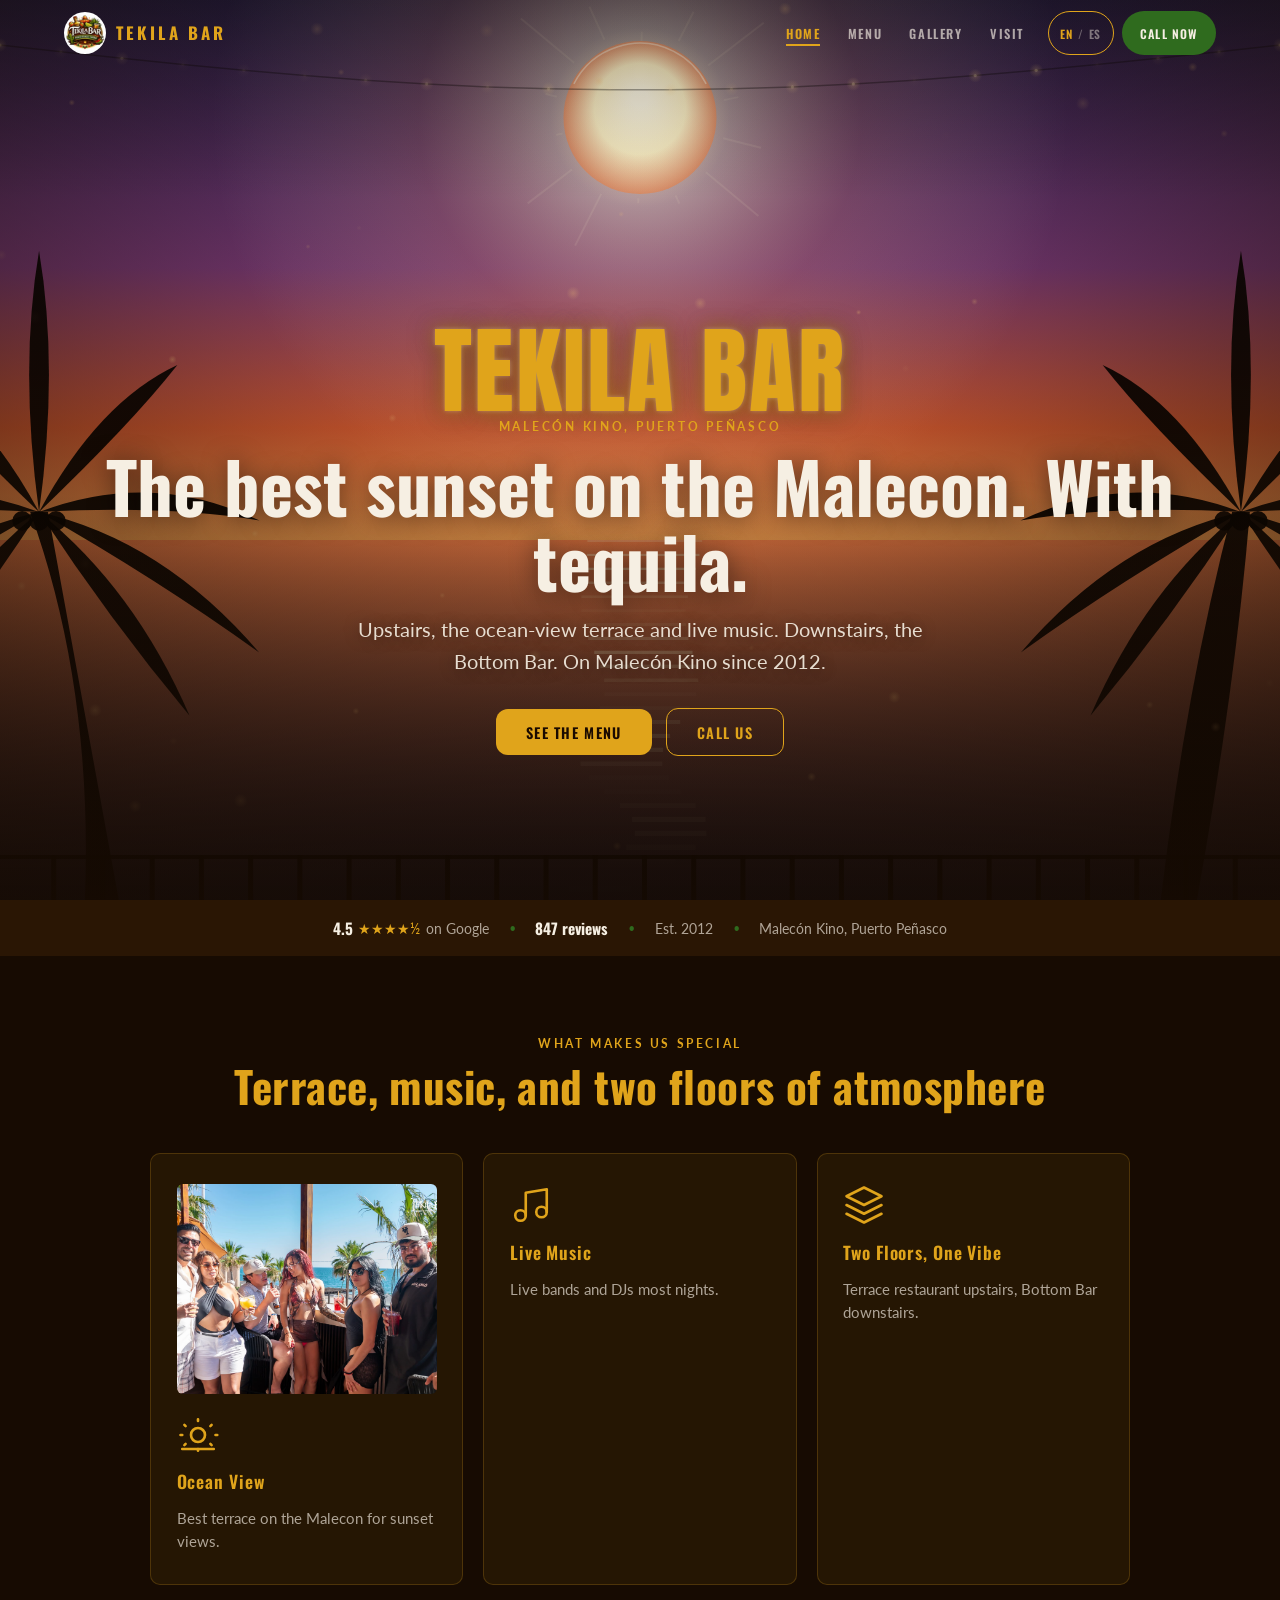
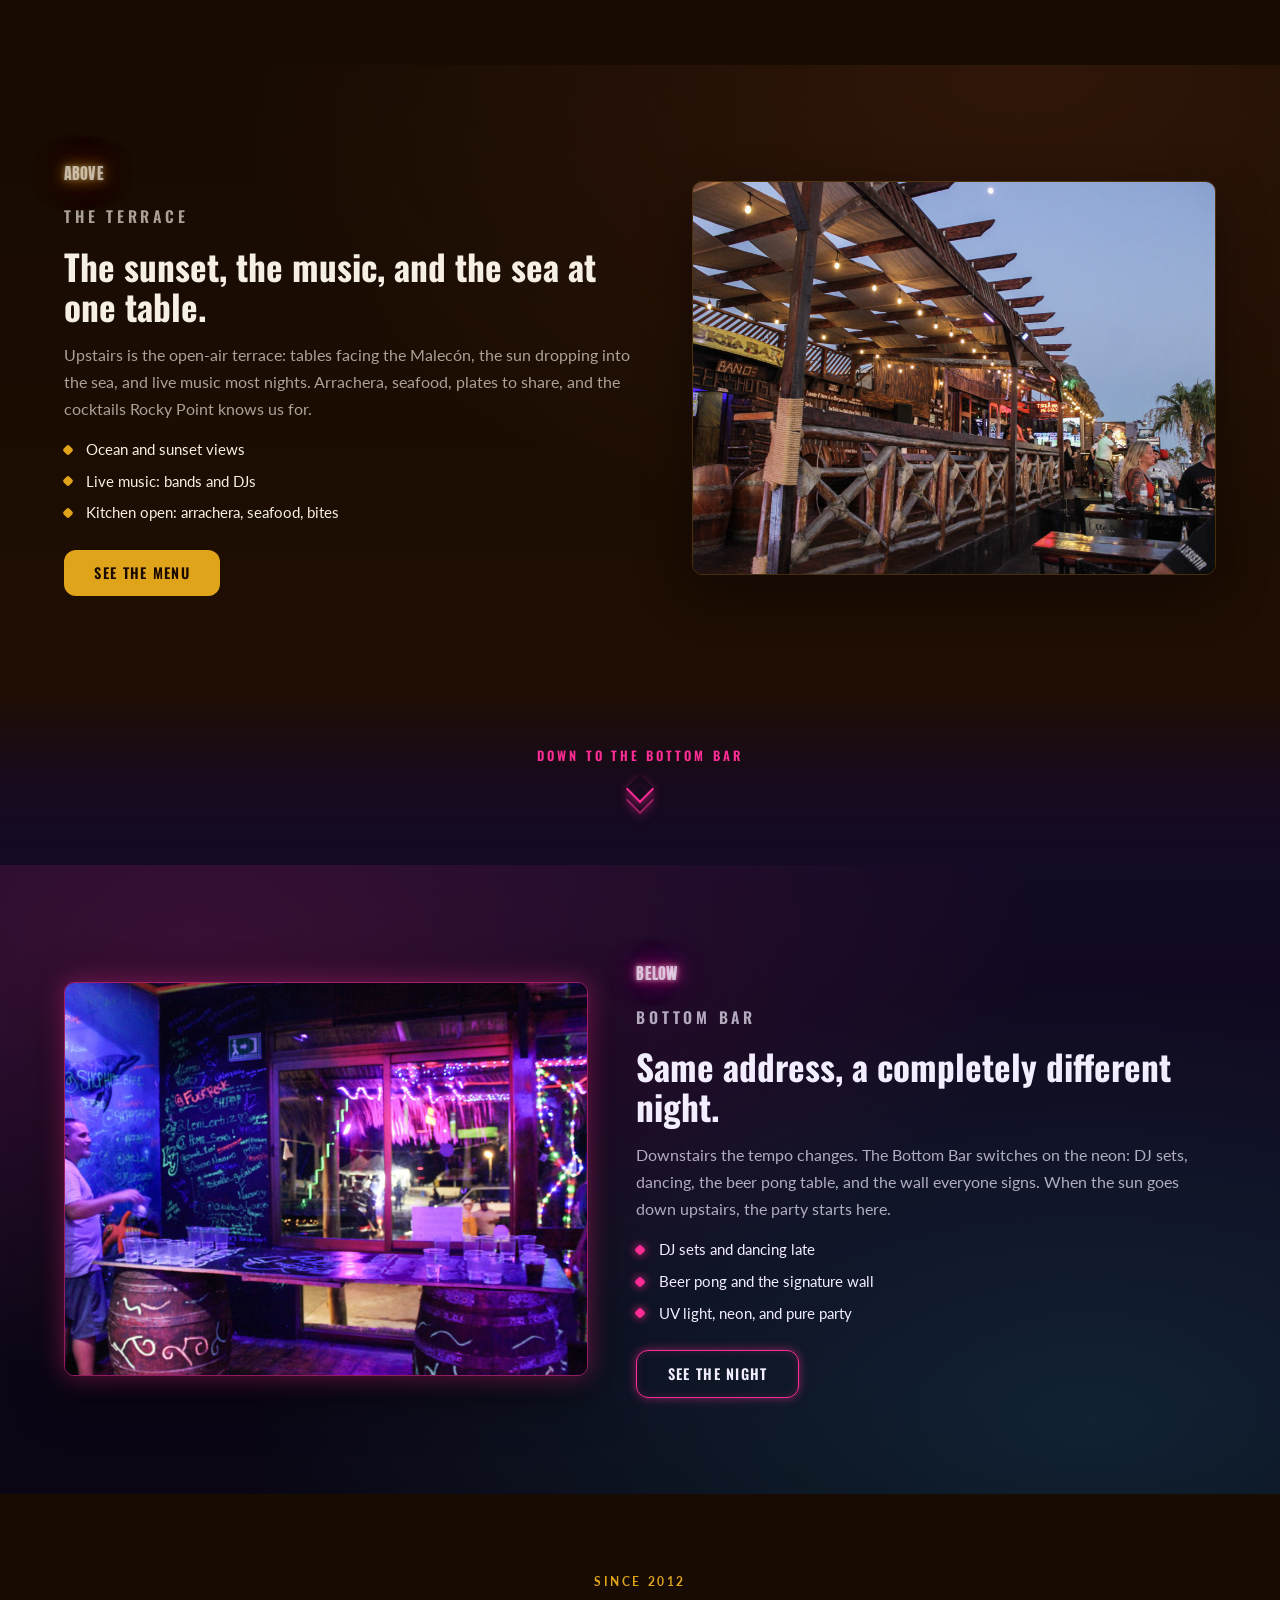
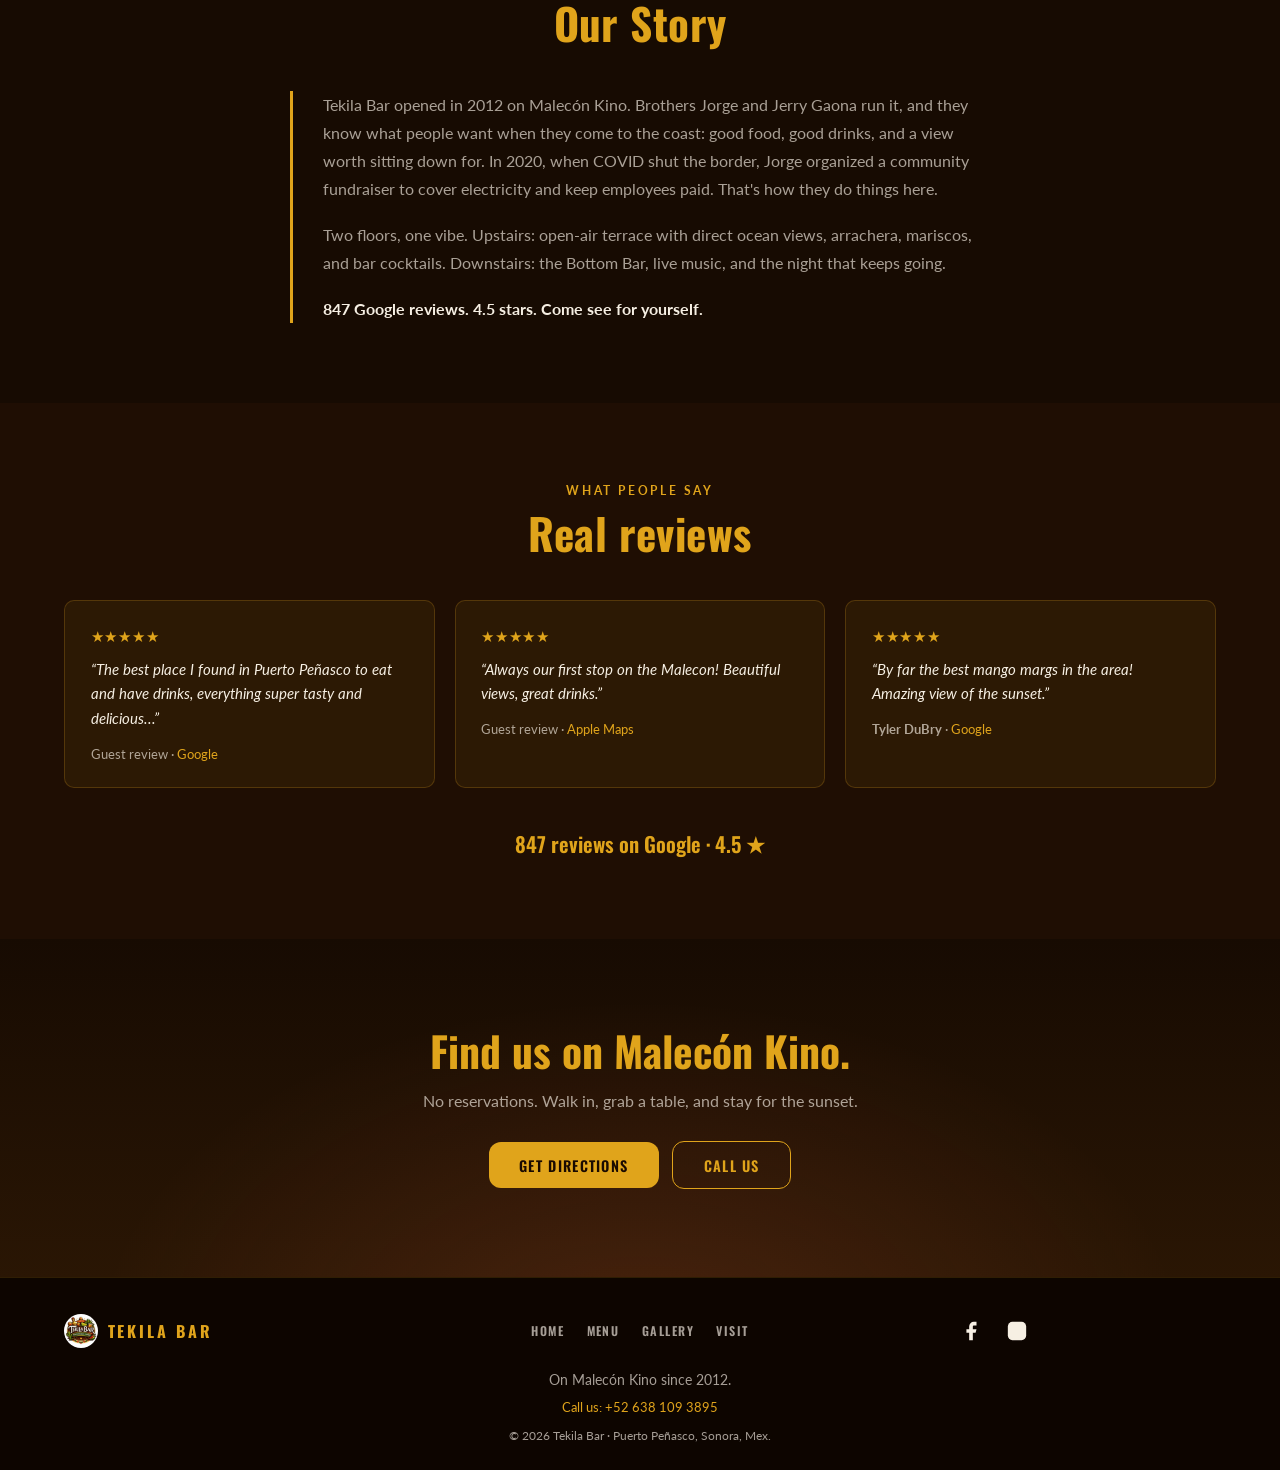
==== index.html @ a7506876 "Replace highlight photo with 4-image CSS crossfade slideshow Swaps every 4s with a smooth fade trans" ====
<!DOCTYPE html>
<html lang="es" translate="no">
<head>
  <meta charset="UTF-8" />
  <meta name="viewport" content="width=device-width, initial-scale=1.0" />
  <meta name="google" content="notranslate" />

  <!-- Primary SEO -->
  <title>Tekila Bar | Malecón Kino, Puerto Peñasco, Sonora</title>
  <meta name="description" content="Terraza con vista al mar, música en vivo y cócteles en el Malecón Kino desde 2012. Arriba la terraza al atardecer, abajo el Bottom Bar. 847 reseñas, 4.5 estrellas en Google. Puerto Peñasco, Sonora." />

  <!-- Open Graph -->
  <meta property="og:type" content="website" />
  <meta property="og:url" content="https://neonframewebdev.github.io/tekila-bar-rocky-point/" />
  <meta property="og:title" content="Tekila Bar | Malecón Kino, Puerto Peñasco" />
  <meta property="og:description" content="Arriba la terraza al atardecer, abajo el Bottom Bar. Terraza con vista al mar, música en vivo y cócteles en el Malecón Kino desde 2012." />
  <meta property="og:image" content="https://neonframewebdev.github.io/tekila-bar-rocky-point/assets/exterior_1.jpg" />
  <meta property="og:locale" content="es_MX" />
  <meta property="og:locale:alternate" content="en_US" />

  <!-- Twitter Card -->
  <meta name="twitter:card" content="summary_large_image" />
  <meta name="twitter:title" content="Tekila Bar | Puerto Peñasco" />
  <meta name="twitter:description" content="Arriba la terraza al atardecer, abajo el Bottom Bar. Malecón Kino, Rocky Point, Sonora." />
  <meta name="twitter:image" content="https://neonframewebdev.github.io/tekila-bar-rocky-point/assets/exterior_1.jpg" />

  <link rel="icon" type="image/jpeg" href="assets/logo.jpg" />

  <!-- Fonts -->
  <link rel="preconnect" href="https://fonts.googleapis.com" />
  <link rel="preconnect" href="https://fonts.gstatic.com" crossorigin />
  <link href="https://fonts.googleapis.com/css2?family=Anton&family=Oswald:wght@400;500;600;700&family=Lato:wght@400;700&display=swap" rel="stylesheet" />

  <link rel="stylesheet" href="css/style.css" />
</head>
<body data-lang="es">

  <!-- ── Loader ─────────────────────────────────────────────── -->
  <div id="loader" role="status" aria-label="Cargando / Loading">
    <img class="loader-logo" src="assets/logo.jpg" alt="Tekila Bar logo" width="110" height="110" />
    <div class="loader-bar-track"><div class="loader-bar-fill"></div></div>
  </div>

  <!-- ── Nav ────────────────────────────────────────────────── -->
  <nav class="site-nav" role="navigation" aria-label="Navegación principal">
    <a href="index.html" class="nav-logo" aria-label="Tekila Bar inicio">
      <img src="assets/logo.jpg" alt="" width="42" height="42" aria-hidden="true" />
      <span class="nav-logo-text">Tekila Bar</span>
    </a>

    <div class="nav-right">
      <ul class="nav-links" role="list">
        <li><a href="index.html" class="is-active" data-es="Inicio" data-en="Home">Inicio</a></li>
        <li><a href="menu.html" data-es="Carta" data-en="Menu">Carta</a></li>
        <li><a href="galeria.html" data-es="Galería" data-en="Gallery">Galería</a></li>
        <li><a href="visita.html" data-es="Visítanos" data-en="Visit">Visítanos</a></li>
      </ul>

      <button type="button" class="lang-toggle" data-current="es" aria-label="Switch to English">
        <span class="lt-en">EN</span><span class="lt-sep">/</span><span class="lt-es">ES</span>
      </button>

      <a href="tel:+526381093895" class="nav-cta" data-es="Llama ahora" data-en="Call now">Llama ahora</a>

      <button class="nav-hamburger" aria-label="Abrir menú" aria-expanded="false" aria-controls="nav-drawer">
        <span></span><span></span><span></span>
      </button>
    </div>
  </nav>

  <!-- Mobile drawer -->
  <nav class="nav-drawer" id="nav-drawer" aria-label="Menú móvil">
    <a href="index.html" class="is-active" data-es="Inicio" data-en="Home">Inicio</a>
    <a href="menu.html" data-es="Carta" data-en="Menu">Carta</a>
    <a href="galeria.html" data-es="Galería" data-en="Gallery">Galería</a>
    <a href="visita.html" data-es="Visítanos" data-en="Visit">Visítanos</a>
    <a href="tel:+526381093895" class="drawer-cta" data-es="Llama ahora" data-en="Call now">Llama ahora</a>
  </nav>

  <!-- ── Hero ───────────────────────────────────────────────── -->
  <section id="hero" aria-label="Hero">
    <canvas id="hero-canvas" class="hero-canvas" aria-hidden="true"></canvas>
    <div class="hero-overlay" aria-hidden="true"></div>

    <div class="hero-content">
      <p class="hero-kicker" aria-hidden="true">TEKILA BAR</p>
      <p class="hero-eyebrow">Malecón Kino, Puerto Peñasco</p>
      <h1 class="hero-h1"
          data-es="El mejor atardecer del Malecón. Con tequila."
          data-en="The best sunset on the Malecon. With tequila.">
        El mejor atardecer del Malecón. Con tequila.
      </h1>
      <p class="hero-sub"
         data-es="Arriba, la terraza con vista al mar y música en vivo. Abajo, el Bottom Bar. En el Malecón Kino desde 2012."
         data-en="Upstairs, the ocean-view terrace and live music. Downstairs, the Bottom Bar. On Malecón Kino since 2012.">
        Arriba, la terraza con vista al mar y música en vivo. Abajo, el Bottom Bar. En el Malecón Kino desde 2012.
      </p>
      <div class="hero-ctas">
        <a href="menu.html" class="btn-primary" data-es="Ver la carta" data-en="See the menu">Ver la carta</a>
        <a href="tel:+526381093895" class="btn-secondary" data-es="Llámanos" data-en="Call us">Llámanos</a>
      </div>
    </div>

    <div class="hero-scroll-cue" aria-hidden="true"></div>
  </section>

  <!-- ── Trust Bar ──────────────────────────────────────────── -->
  <div id="trust-bar" role="complementary" aria-label="Credenciales">
    <div class="trust-item">
      <strong>4.5</strong>
      <span class="trust-stars">&#9733;&#9733;&#9733;&#9733;&#189;</span>
      <span data-es="en Google" data-en="on Google">en Google</span>
    </div>
    <span class="trust-dot" aria-hidden="true">&#9679;</span>
    <div class="trust-item"><strong data-es="847 reseñas" data-en="847 reviews">847 reseñas</strong></div>
    <span class="trust-dot" aria-hidden="true">&#9679;</span>
    <div class="trust-item" data-es="Desde 2012" data-en="Est. 2012">Desde 2012</div>
    <span class="trust-dot" aria-hidden="true">&#9679;</span>
    <div class="trust-item">Malecón Kino, Puerto Peñasco</div>
  </div>

  <!-- ── Highlights ─────────────────────────────────────────── -->
  <section id="highlights" aria-labelledby="highlights-title">
    <div class="section-header reveal">
      <p class="section-label" data-es="Lo que nos hace especiales" data-en="What makes us special">Lo que nos hace especiales</p>
      <h2 class="section-title" id="highlights-title"
          data-es="Terraza, música y dos pisos de ambiente"
          data-en="Terrace, music, and two floors of atmosphere">
        Terraza, música y dos pisos de ambiente
      </h2>
    </div>

    <div class="highlights-grid">
      <div class="highlight-card reveal">
        <div class="highlight-slideshow" aria-hidden="true">
          <img class="highlight-slide" src="assets/hslide_1.jpg" alt="" />
          <img class="highlight-slide" src="assets/hslide_2.jpg" alt="" />
          <img class="highlight-slide" src="assets/hslide_3.jpg" alt="" />
          <img class="highlight-slide" src="assets/hslide_4.jpg" alt="" />
        </div>
        <div class="highlight-icon" aria-hidden="true">
          <svg viewBox="0 0 24 24"><path d="M12 3v1M4.22 6.22l.7.7M2 12h1M4.22 17.78l.7-.7M12 21v-1M19.78 17.78l-.7-.7M23 12h-1M19.78 6.22l-.7.7"/><circle cx="12" cy="12" r="4"/><path d="M3 20h18"/></svg>
        </div>
        <h3 class="highlight-title" data-es="Vista al mar" data-en="Ocean View">Vista al mar</h3>
        <p class="highlight-body" data-es="La mejor terraza del Malecón con vista al atardecer." data-en="Best terrace on the Malecon for sunset views.">La mejor terraza del Malecón con vista al atardecer.</p>
      </div>

      <div class="highlight-card reveal">
        <div class="highlight-icon" aria-hidden="true">
          <svg viewBox="0 0 24 24"><path d="M9 18V5l12-2v13"/><circle cx="6" cy="18" r="3"/><circle cx="18" cy="16" r="3"/></svg>
        </div>
        <h3 class="highlight-title" data-es="Música en vivo" data-en="Live Music">Música en vivo</h3>
        <p class="highlight-body" data-es="Bandas y DJ en vivo casi todas las noches." data-en="Live bands and DJs most nights.">Bandas y DJ en vivo casi todas las noches.</p>
      </div>

      <div class="highlight-card reveal">
        <div class="highlight-icon" aria-hidden="true">
          <svg viewBox="0 0 24 24"><polygon points="12 2 2 7 12 12 22 7 12 2"/><polyline points="2 17 12 22 22 17"/><polyline points="2 12 12 17 22 12"/></svg>
        </div>
        <h3 class="highlight-title" data-es="Dos pisos, una vibra" data-en="Two Floors, One Vibe">Dos pisos, una vibra</h3>
        <p class="highlight-body" data-es="Restaurante con terraza arriba, Bottom Bar abajo." data-en="Terrace restaurant upstairs, Bottom Bar downstairs.">Restaurante con terraza arriba, Bottom Bar abajo.</p>
      </div>
    </div>
  </section>

  <!-- ── ARRIBA · La Terraza ────────────────────────────────── -->
  <section id="arriba" class="floor floor--arriba" aria-labelledby="arriba-title">
    <div class="floor-inner">
      <div class="floor-copy reveal">
        <p class="floor-tag" data-es="Arriba" data-en="Above">Arriba</p>
        <p class="floor-kicker" data-es="La Terraza" data-en="The Terrace">La Terraza</p>
        <h2 id="arriba-title"
            data-es="El atardecer, la música y el mar en una sola mesa."
            data-en="The sunset, the music, and the sea at one table.">
          El atardecer, la música y el mar en una sola mesa.
        </h2>
        <p data-es="Arriba está la terraza al aire libre: mesas con vista directa al Malecón, el sol cayendo sobre el mar y música en vivo casi todas las noches. Arrachera, mariscos, botanas para compartir y los cócteles que ya conoces."
           data-en="Upstairs is the open-air terrace: tables facing the Malecón, the sun dropping into the sea, and live music most nights. Arrachera, seafood, plates to share, and the cocktails Rocky Point knows us for.">
          Arriba está la terraza al aire libre: mesas con vista directa al Malecón, el sol cayendo sobre el mar y música en vivo casi todas las noches. Arrachera, mariscos, botanas para compartir y los cócteles que ya conoces.
        </p>
        <ul class="floor-list">
          <li data-es="Vista al mar y al atardecer" data-en="Ocean and sunset views">Vista al mar y al atardecer</li>
          <li data-es="Música en vivo: bandas y DJ" data-en="Live music: bands and DJs">Música en vivo: bandas y DJ</li>
          <li data-es="Cocina abierta: arrachera, mariscos, botanas" data-en="Kitchen open: arrachera, seafood, bites">Cocina abierta: arrachera, mariscos, botanas</li>
        </ul>
        <a href="menu.html" class="btn-primary" data-es="Ver la carta" data-en="See the menu">Ver la carta</a>
      </div>

      <div class="floor-media reveal">
        <img src="assets/exterior_2.jpg" loading="lazy"
             alt="Terraza de Tekila Bar al anochecer con pérgola, luces de cuerdas y barra de madera" />
      </div>
    </div>
  </section>

  <!-- ── Descend transition ─────────────────────────────────── -->
  <div id="descend" aria-hidden="true">
    <p class="descend-label" data-es="Baja al Bottom Bar" data-en="Down to the Bottom Bar">Baja al Bottom Bar</p>
    <div class="descend-chev"></div>
    <div class="descend-chev"></div>
  </div>

  <!-- ── ABAJO · Bottom Bar ─────────────────────────────────── -->
  <section id="abajo" class="floor floor--abajo" aria-labelledby="abajo-title">
    <div class="floor-inner">
      <div class="floor-media reveal">
        <img src="assets/interior_2.jpg" loading="lazy"
             alt="Bottom Bar de Tekila con luz UV, mesa de beer pong y pared de firmas en neón" />
      </div>

      <div class="floor-copy reveal">
        <p class="floor-tag neon-text" data-es="Abajo" data-en="Below">Abajo</p>
        <p class="floor-kicker">Bottom Bar</p>
        <h2 id="abajo-title"
            data-es="La misma dirección, otra noche completamente distinta."
            data-en="Same address, a completely different night.">
          La misma dirección, otra noche completamente distinta.
        </h2>
        <p data-es="Abajo cambia el ritmo. El Bottom Bar enciende el neón: DJ, baile, la mesa de beer pong y la pared donde todos firman. Cuando arriba baja el sol, aquí empieza la fiesta."
           data-en="Downstairs the tempo changes. The Bottom Bar switches on the neon: DJ sets, dancing, the beer pong table, and the wall everyone signs. When the sun goes down upstairs, the party starts here.">
          Abajo cambia el ritmo. El Bottom Bar enciende el neón: DJ, baile, la mesa de beer pong y la pared donde todos firman. Cuando arriba baja el sol, aquí empieza la fiesta.
        </p>
        <ul class="floor-list">
          <li data-es="DJ y baile hasta tarde" data-en="DJ sets and dancing late">DJ y baile hasta tarde</li>
          <li data-es="Beer pong y pared de firmas" data-en="Beer pong and the signature wall">Beer pong y pared de firmas</li>
          <li data-es="Luz UV, neón y pura fiesta" data-en="UV light, neon, and pure party">Luz UV, neón y pura fiesta</li>
        </ul>
        <a href="galeria.html" class="btn-neon" data-es="Conoce la noche" data-en="See the night">Conoce la noche</a>
      </div>
    </div>
  </section>

  <!-- ── Our Story ──────────────────────────────────────────── -->
  <section id="story" aria-labelledby="story-title">
    <div class="section-header reveal">
      <p class="section-label" data-es="Desde 2012" data-en="Since 2012">Desde 2012</p>
      <h2 class="section-title" id="story-title" data-es="Nuestra Historia" data-en="Our Story">Nuestra Historia</h2>
    </div>

    <div class="story-inner reveal">
      <div class="story-body" data-hide-en>
        <p>Tekila Bar abrió sus puertas en 2012 en el Malecón Kino. Lo llevan los hermanos Jorge y Jerry Gaona, que conocen Puerto Peñasco y saben lo que la gente quiere cuando llega al mar: buena comida, buenas bebidas y una vista que vale la pena. En 2020, cuando el COVID cerró la frontera, Jorge organizó una colecta para pagar la luz y ayudar a sus empleados. Así es aquí: primero la familia.</p>
        <p>Dos pisos, un solo ambiente. Arriba, terraza al aire libre con vista directa al océano, arrachera, mariscos y cócteles de la barra. Abajo, el Bottom Bar: música, baile y la noche que sigue.</p>
        <p><strong>847 reseñas en Google. 4.5 estrellas. Ven y compruébalo.</strong></p>
      </div>
      <div class="story-body" data-hide-es>
        <p>Tekila Bar opened in 2012 on Malecón Kino. Brothers Jorge and Jerry Gaona run it, and they know what people want when they come to the coast: good food, good drinks, and a view worth sitting down for. In 2020, when COVID shut the border, Jorge organized a community fundraiser to cover electricity and keep employees paid. That's how they do things here.</p>
        <p>Two floors, one vibe. Upstairs: open-air terrace with direct ocean views, arrachera, mariscos, and bar cocktails. Downstairs: the Bottom Bar, live music, and the night that keeps going.</p>
        <p><strong>847 Google reviews. 4.5 stars. Come see for yourself.</strong></p>
      </div>
    </div>
  </section>

  <!-- ── Reviews ────────────────────────────────────────────── -->
  <section id="reviews" aria-labelledby="reviews-title">
    <div class="section-header reveal">
      <p class="section-label" data-es="Lo que dicen" data-en="What people say">Lo que dicen</p>
      <h2 class="section-title" id="reviews-title" data-es="Opiniones reales" data-en="Real reviews">Opiniones reales</h2>
    </div>

    <div class="reviews-grid">
      <div class="review-card reveal">
        <div class="review-stars" aria-label="5 estrellas" data-es-attr-aria-label="5 estrellas" data-en-attr-aria-label="5 stars">&#9733;&#9733;&#9733;&#9733;&#9733;</div>
        <p class="review-quote"
           data-es="&#8220;El mejor lugar que conocí de Puerto Peñasco para cenar y tomar bebidas, todo super rico y delicioso...&#8221;"
           data-en="&#8220;The best place I found in Puerto Peñasco to eat and have drinks, everything super tasty and delicious...&#8221;">
          &#8220;El mejor lugar que conocí de Puerto Peñasco para cenar y tomar bebidas, todo super rico y delicioso...&#8221;
        </p>
        <p class="review-meta"><span data-es="Reseña de cliente" data-en="Guest review">Reseña de cliente</span> &middot; <span class="review-source">Google</span></p>
      </div>

      <div class="review-card reveal">
        <div class="review-stars" aria-label="5 estrellas" data-es-attr-aria-label="5 estrellas" data-en-attr-aria-label="5 stars">&#9733;&#9733;&#9733;&#9733;&#9733;</div>
        <p class="review-quote"
           data-es="&#8220;Siempre es nuestra primera parada en el Malecón. Vistas hermosas, bebidas increíbles.&#8221;"
           data-en="&#8220;Always our first stop on the Malecon! Beautiful views, great drinks.&#8221;">
          &#8220;Siempre es nuestra primera parada en el Malecón. Vistas hermosas, bebidas increíbles.&#8221;
        </p>
        <p class="review-meta"><span data-es="Reseña de cliente" data-en="Guest review">Reseña de cliente</span> &middot; <span class="review-source">Apple Maps</span></p>
      </div>

      <div class="review-card reveal">
        <div class="review-stars" aria-label="5 estrellas" data-es-attr-aria-label="5 estrellas" data-en-attr-aria-label="5 stars">&#9733;&#9733;&#9733;&#9733;&#9733;</div>
        <p class="review-quote"
           data-es="&#8220;Las mejores margaritas de mango de la zona. Vista al atardecer increíble.&#8221;"
           data-en="&#8220;By far the best mango margs in the area! Amazing view of the sunset.&#8221;">
          &#8220;Las mejores margaritas de mango de la zona. Vista al atardecer increíble.&#8221;
        </p>
        <p class="review-meta"><strong>Tyler DuBry</strong> &middot; <span class="review-source">Google</span></p>
      </div>
    </div>

    <p class="reviews-badge reveal">
      <span data-es="847 opiniones en Google &middot; 4.5 &#9733;" data-en="847 reviews on Google &middot; 4.5 &#9733;">847 opiniones en Google &middot; 4.5 &#9733;</span>
    </p>
  </section>

  <!-- ── Visit CTA ──────────────────────────────────────────── -->
  <section id="visit-cta" aria-labelledby="visit-cta-title">
    <div class="visit-cta-inner reveal">
      <h2 class="visit-cta-title" id="visit-cta-title"
          data-es="Te esperamos en el Malecón Kino."
          data-en="Find us on Malecón Kino.">
        Te esperamos en el Malecón Kino.
      </h2>
      <p class="visit-cta-sub"
         data-es="Sin reservaciones. Llega, encuentra tu mesa y quédate para el atardecer."
         data-en="No reservations. Walk in, grab a table, and stay for the sunset.">
        Sin reservaciones. Llega, encuentra tu mesa y quédate para el atardecer.
      </p>
      <div class="visit-cta-actions">
        <a href="visita.html" class="btn-primary" data-es="Cómo llegar" data-en="Get directions">Cómo llegar</a>
        <a href="tel:+526381093895" class="btn-secondary" data-es="Llámanos" data-en="Call us">Llámanos</a>
      </div>
    </div>
  </section>

  <!-- ── Footer ─────────────────────────────────────────────── -->
  <footer class="site-footer" role="contentinfo">
    <div class="footer-inner">
      <div class="footer-brand">
        <img src="assets/logo.jpg" alt="" width="34" height="34" aria-hidden="true" loading="lazy" />
        <span class="footer-brand-text">Tekila Bar</span>
      </div>

      <nav class="footer-nav" aria-label="Pie de página">
        <a href="index.html" data-es="Inicio" data-en="Home">Inicio</a>
        <a href="menu.html" data-es="Carta" data-en="Menu">Carta</a>
        <a href="galeria.html" data-es="Galería" data-en="Gallery">Galería</a>
        <a href="visita.html" data-es="Visítanos" data-en="Visit">Visítanos</a>
      </nav>

      <div class="footer-social">
        <a href="https://www.facebook.com/pages/Tekila-Bar-MX/1644637512487499" target="_blank" rel="noopener noreferrer" aria-label="Facebook de Tekila Bar">
          <svg viewBox="0 0 24 24" aria-hidden="true"><path d="M18 2h-3a5 5 0 0 0-5 5v3H7v4h3v8h4v-8h3l1-4h-4V7a1 1 0 0 1 1-1h3z"/></svg>
        </a>
        <a href="https://www.instagram.com/tekilabarmx" target="_blank" rel="noopener noreferrer" aria-label="Instagram de Tekila Bar">
          <svg viewBox="0 0 24 24" aria-hidden="true"><rect x="2" y="2" width="20" height="20" rx="5" ry="5"/><circle cx="12" cy="12" r="4"/><circle cx="17.5" cy="6.5" r="1" fill="currentColor" stroke="none"/></svg>
        </a>
      </div>
    </div>

    <div class="footer-meta" style="text-align:center; margin-top:1.4rem;">
      <p class="footer-tagline" data-es="En el Malecón Kino desde 2012." data-en="On Malecón Kino since 2012.">En el Malecón Kino desde 2012.</p>
      <p><a href="tel:+526381093895" data-es="Llámanos: +52 638 109 3895" data-en="Call us: +52 638 109 3895">Llámanos: +52 638 109 3895</a></p>
      <p style="margin-top:0.5rem; font-size:0.75rem;">&copy; 2026 Tekila Bar &middot; Puerto Peñasco, Sonora, Mex.</p>
    </div>
  </footer>

  <script src="js/i18n.js"></script>
  <script src="js/hero.js"></script>
  <script src="js/main.js"></script>
</body>
</html>
---- css/style.css ----
/* ============================================================
   TEKILA BAR -- Malecón Kino, Puerto Peñasco, Sonora MX
   Multi-page spec site (Inicio / Carta / Galería / Visítanos)
   Concept: ARRIBA / ABAJO -- warm golden terrace (primary)
            vs. neon Bottom Bar (downstairs world, scoped).
   Mobile-first: 320px baseline, scales to 1440px+.
   iOS-safe: neon via layered text-shadow only (no blur
            filters, no mix-blend, no mask).
   ============================================================ */

/* ── Reset & Base ─────────────────────────────────────────── */

*, *::before, *::after {
  box-sizing: border-box;
  margin: 0;
  padding: 0;
}

:root {
  /* ── ARRIBA · warm palette (primary brand) ── */
  --bg:          #170B02;   /* espresso night */
  --bg-2:        #1F0E03;   /* one step warmer */
  --bg-3:        #29150400; /* (unused placeholder) */
  --bg-warm:     #20100400;
  --bg-warmer:   #2A1604;   /* trust bar / warm wash */
  --bg-footer:   #0D0500;

  --gold:        #E0A41B;
  --gold-bright: #F2BD3A;
  --amber:       #B5571B;
  --coral:       #E2633A;   /* sunset accent */
  --green:       #2F6B1E;   /* agave / lime green */
  --green-hi:    #3E8C28;

  --text:        #F6EFE3;
  --text-muted:  rgba(246, 239, 227, 0.66);
  --gold-border: rgba(224, 164, 27, 0.22);
  --gold-wash:   rgba(224, 164, 27, 0.07);

  /* ── ABAJO · neon palette (Bottom Bar, scoped) ── */
  --n-bg:        #0A0613;
  --n-bg-2:      #130A24;
  --n-magenta:   #FF2D95;
  --n-cyan:      #36E2FF;
  --n-violet:    #9B5CFF;
  --n-lime:      #B6FF3C;
  --n-text:      #F3EEFF;
  --n-muted:     rgba(243, 238, 255, 0.7);

  /* ── Typography ── */
  --font-accent:  'Anton', sans-serif;     /* oversized impact: ARRIBA / ABAJO */
  --font-display: 'Oswald', sans-serif;    /* headings, nav, buttons */
  --font-body:    'Lato', sans-serif;      /* body copy */

  /* ── Layout ── */
  --edge:   clamp(1rem, 5vw, 4.5rem);
  --radius: 10px;
  --maxw:   1180px;
  --nav-h:  64px;
}

html {
  scroll-behavior: smooth;
  font-size: 16px;
  scroll-padding-top: var(--nav-h);
}

body {
  font-family: var(--font-body);
  background: var(--bg);
  color: var(--text);
  overflow-x: hidden;
  -webkit-font-smoothing: antialiased;
  text-rendering: optimizeLegibility;
}

img { display: block; max-width: 100%; height: auto; }
a   { color: inherit; text-decoration: none; }

/* ── Bilingual visibility ─────────────────────────────────── */
body[data-lang="es"] [data-hide-es] { display: none !important; }
body[data-lang="en"] [data-hide-en] { display: none !important; }

/* ── Shared section primitives ────────────────────────────── */

.section-header {
  text-align: center;
  margin-bottom: 2.75rem;
}

.section-label {
  font-family: var(--font-body);
  font-weight: 700;
  font-size: 0.74rem;
  color: var(--gold);
  letter-spacing: 0.22em;
  text-transform: uppercase;
  margin-bottom: 0.6rem;
}

.section-title {
  font-family: var(--font-display);
  font-weight: 700;
  font-size: clamp(1.7rem, 4.4vw, 2.7rem);
  color: var(--gold);
  line-height: 1.12;
  letter-spacing: 0.01em;
}

.reveal {
  opacity: 0;
  transform: translateY(22px);
  transition: opacity 0.6s ease-out, transform 0.6s ease-out;
}
.reveal.visible { opacity: 1; transform: translateY(0); }

/* ── Focus visibility (keyboard) ──────────────────────────── */
:focus-visible {
  outline: 2px solid var(--gold);
  outline-offset: 2px;
  border-radius: 2px;
}
#abajo :focus-visible,
#lightbox :focus-visible,
#lightbox-close:focus-visible {
  outline-color: var(--n-cyan);
}

/* ── Buttons ──────────────────────────────────────────────── */

.btn-primary,
.btn-secondary,
.btn-neon {
  display: inline-block;
  font-family: var(--font-display);
  font-weight: 600;
  font-size: 0.9rem;
  letter-spacing: 0.09em;
  text-transform: uppercase;
  border-radius: 12px;
  padding: 0.78rem 1.9rem;
  cursor: pointer;
  transition: background 0.25s, color 0.25s, box-shadow 0.25s, transform 0.15s;
  text-decoration: none;
  border: none;
}
.btn-primary { color: #1A0A00; background: var(--gold); }
.btn-primary:hover { background: var(--green); color: var(--text); transform: translateY(-2px); }

.btn-secondary {
  color: var(--gold);
  background: transparent;
  border: 1px solid var(--gold);
}
.btn-secondary:hover { background: rgba(224, 160, 27, 0.14); transform: translateY(-2px); }

/* Neon button (Abajo only) */
.btn-neon {
  color: var(--n-text);
  background: transparent;
  border: 1.5px solid var(--n-magenta);
  box-shadow: 0 0 10px rgba(255, 45, 149, 0.5), inset 0 0 8px rgba(255, 45, 149, 0.18);
}
.btn-neon:hover {
  background: rgba(255, 45, 149, 0.14);
  box-shadow: 0 0 18px rgba(255, 45, 149, 0.75), inset 0 0 12px rgba(255, 45, 149, 0.25);
  transform: translateY(-2px);
}

/* ── Neon text helper (iOS-safe: layered text-shadow) ─────── */
.neon-text {
  color: #fff;
  text-shadow:
    0 0 4px rgba(255, 255, 255, 0.55),
    0 0 11px rgba(255, 45, 149, 0.9),
    0 0 26px rgba(255, 45, 149, 0.6),
    0 0 44px rgba(155, 92, 255, 0.45);
}
.neon-text--cyan {
  text-shadow:
    0 0 4px rgba(255, 255, 255, 0.55),
    0 0 11px rgba(54, 226, 255, 0.9),
    0 0 26px rgba(54, 226, 255, 0.6),
    0 0 44px rgba(54, 226, 255, 0.4);
}

/* ── Loader ───────────────────────────────────────────────── */

#loader {
  position: fixed;
  inset: 0;
  z-index: 9999;
  background: var(--bg);
  display: flex;
  flex-direction: column;
  align-items: center;
  justify-content: center;
  gap: 1.4rem;
  transition: opacity 0.4s ease;
}
#loader.fade-out { opacity: 0; pointer-events: none; }

.loader-logo {
  width: 110px;
  height: auto;
  object-fit: contain;
  border-radius: 50%;
  opacity: 0;
  animation: loaderFadeIn 0.5s ease forwards 0.1s;
}
.loader-bar-track {
  width: 160px;
  height: 2px;
  background: rgba(224, 164, 27, 0.2);
  border-radius: 2px;
  overflow: hidden;
  opacity: 0;
  animation: loaderFadeIn 0.3s ease forwards 0.2s;
}
.loader-bar-fill {
  height: 100%;
  width: 0;
  background: var(--gold);
  animation: loaderFill 0.9s ease forwards 0.3s;
}
@keyframes loaderFadeIn { to { opacity: 1; } }
@keyframes loaderFill   { to { width: 100%; } }

/* ── Nav ──────────────────────────────────────────────────── */

nav.site-nav {
  position: fixed;
  top: 0; left: 0; right: 0;
  z-index: 100;
  display: flex;
  align-items: center;
  justify-content: space-between;
  padding: 0.7rem var(--edge);
  min-height: var(--nav-h);
  background: transparent;
  transition: background 0.3s ease, box-shadow 0.3s ease;
}
nav.site-nav.scrolled {
  background: rgba(23, 11, 2, 0.96);
  box-shadow: 0 2px 22px rgba(0, 0, 0, 0.55);
}

.nav-logo {
  display: flex;
  align-items: center;
  gap: 0.65rem;
  flex-shrink: 0;
}
.nav-logo img {
  height: 42px;
  width: auto;
  object-fit: contain;
  border-radius: 50%;
}
.nav-logo-text {
  font-family: var(--font-display);
  font-weight: 700;
  font-size: 1.05rem;
  color: var(--gold);
  letter-spacing: 0.18em;
  text-transform: uppercase;
  line-height: 1;
}

.nav-right { display: flex; align-items: center; gap: 0.5rem; }

.nav-links {
  display: none;
  list-style: none;
  align-items: center;
  gap: 1.7rem;
  margin-right: 1rem;
}
.nav-links a {
  position: relative;
  font-family: var(--font-display);
  font-weight: 600;
  font-size: 0.78rem;
  letter-spacing: 0.13em;
  text-transform: uppercase;
  color: var(--text-muted);
  transition: color 0.2s;
  padding-bottom: 3px;
}
.nav-links a::after {
  content: "";
  position: absolute;
  left: 0; bottom: 0;
  width: 100%;
  height: 2px;
  background: var(--gold);
  transform: scaleX(0);
  transform-origin: left;
  transition: transform 0.25s ease;
}
.nav-links a:hover { color: var(--gold); }
.nav-links a:hover::after { transform: scaleX(1); }
.nav-links a.is-active { color: var(--gold); }
.nav-links a.is-active::after { transform: scaleX(1); }

/* Language toggle */
.lang-toggle {
  display: inline-flex;
  align-items: center;
  gap: 0.3rem;
  padding: 0.55rem 0.7rem;
  background: transparent;
  border: 1px solid var(--gold);
  border-radius: 999px;
  cursor: pointer;
  font-family: var(--font-display);
  font-size: 0.72rem;
  font-weight: 600;
  letter-spacing: 0.08em;
  text-transform: uppercase;
  color: var(--text);
  transition: background 0.2s;
  min-height: 44px;
  min-width: 52px;
  justify-content: center;
}
.lang-toggle:hover { background: rgba(224, 164, 27, 0.12); }
.lang-toggle .lt-en,
.lang-toggle .lt-es { opacity: 0.45; transition: opacity 0.15s, color 0.15s; }
.lang-toggle[data-current="en"] .lt-en { opacity: 1; color: var(--gold); }
.lang-toggle[data-current="es"] .lt-es { opacity: 1; color: var(--gold); }
.lang-toggle .lt-sep { opacity: 0.35; }

/* CTA pill */
.nav-cta {
  display: none;
  font-family: var(--font-display);
  font-weight: 600;
  font-size: 0.75rem;
  letter-spacing: 0.1em;
  text-transform: uppercase;
  color: var(--text);
  background: var(--green);
  border-radius: 999px;
  padding: 0.55rem 1.15rem;
  min-height: 44px;
  display: none;
  align-items: center;
  transition: background 0.25s, transform 0.15s;
  white-space: nowrap;
}
.nav-cta:hover { background: var(--green-hi); transform: translateY(-1px); }

/* Hamburger */
.nav-hamburger {
  display: flex;
  flex-direction: column;
  justify-content: center;
  gap: 5px;
  width: 2.6rem;
  height: 2.6rem;
  background: none;
  border: none;
  cursor: pointer;
  padding: 0;
  flex-shrink: 0;
}
.nav-hamburger span {
  display: block;
  width: 26px;
  height: 2px;
  margin: 0 auto;
  background: var(--text);
  border-radius: 2px;
  transition: transform 0.3s ease, opacity 0.3s ease;
}
.nav-hamburger.open span:nth-child(1) { transform: translateY(7px) rotate(45deg); }
.nav-hamburger.open span:nth-child(2) { opacity: 0; transform: scaleX(0); }
.nav-hamburger.open span:nth-child(3) { transform: translateY(-7px) rotate(-45deg); }

/* Mobile drawer */
.nav-drawer {
  position: fixed;
  inset: 0;
  background: rgba(23, 11, 2, 0.985);
  display: flex;
  flex-direction: column;
  align-items: center;
  justify-content: center;
  gap: 1.9rem;
  z-index: 99;
  transform: translateX(100%);
  transition: transform 0.35s ease;
}
.nav-drawer.open { transform: translateX(0); }
.nav-drawer a {
  font-family: var(--font-display);
  font-weight: 600;
  font-size: 1.5rem;
  letter-spacing: 0.16em;
  text-transform: uppercase;
  color: var(--text);
  transition: color 0.2s;
}
.nav-drawer a:hover,
.nav-drawer a.is-active { color: var(--gold); }
.nav-drawer .drawer-cta {
  background: var(--green);
  border-radius: 999px;
  padding: 0.75rem 2.1rem;
  color: var(--text);
  margin-top: 0.6rem;
}

/* ── Hero (home) ──────────────────────────────────────────── */

#hero {
  position: relative;
  width: 100%;
  height: 100svh;
  min-height: 600px;
  overflow: hidden;
  /* Static sunset fallback shown before/under the animated canvas. */
  background: linear-gradient(180deg,
    #1e1442 0%, #6e3a82 40%, #d65a2c 58%, #ffb056 60%,
    #14224e 60%, #060c20 100%);
}
.hero-canvas {
  position: absolute;
  inset: 0;
  width: 100%;
  height: 100%;
  display: block;
}
.hero-overlay {
  position: absolute;
  inset: 0;
  background:
    radial-gradient(ellipse at 50% 8%, transparent 0%, rgba(23, 11, 2, 0.18) 42%, rgba(23, 11, 2, 0.66) 100%),
    linear-gradient(180deg, rgba(23,11,2,0.35) 0%, transparent 22%, transparent 55%, rgba(23,11,2,0.78) 100%);
}
.hero-content {
  position: absolute;
  bottom: 16%;
  left: 0; right: 0;
  padding: 0 var(--edge);
  text-align: center;
}
.hero-kicker {
  font-family: var(--font-accent);
  font-weight: 400;
  font-size: clamp(2.5rem, 11vw, 6rem);
  line-height: 0.88;
  letter-spacing: 0.02em;
  text-transform: uppercase;
  color: var(--gold);
  text-shadow:
    0 0 4px rgba(246, 239, 227, 0.3),
    0 0 18px rgba(224, 164, 27, 0.55),
    0 2px 26px rgba(0, 0, 0, 0.5);
  margin-bottom: 0.35rem;
}
.hero-eyebrow {
  font-family: var(--font-body);
  font-weight: 700;
  font-size: 0.78rem;
  color: var(--gold);
  letter-spacing: 0.22em;
  text-transform: uppercase;
  margin-bottom: 0.85rem;
}
.hero-h1 {
  font-family: var(--font-display);
  font-weight: 700;
  font-size: clamp(2rem, 7vw, 4.4rem);
  color: var(--text);
  line-height: 1.07;
  margin-bottom: 1rem;
  text-shadow: 0 2px 24px rgba(0, 0, 0, 0.5);
}
.hero-sub {
  font-family: var(--font-body);
  font-weight: 400;
  font-size: clamp(0.98rem, 2.2vw, 1.28rem);
  color: rgba(246, 239, 227, 0.9);
  max-width: 620px;
  margin: 0 auto 1.9rem;
  line-height: 1.55;
  text-shadow: 0 1px 14px rgba(0, 0, 0, 0.5);
}
.hero-ctas {
  display: flex;
  flex-direction: column;
  align-items: center;
  gap: 0.85rem;
}
.hero-scroll-cue {
  position: absolute;
  bottom: 4.5%;
  left: 50%;
  width: 22px;
  height: 22px;
  border-right: 2px solid var(--gold);
  border-bottom: 2px solid var(--gold);
  transform: translateX(-50%) rotate(45deg);
  animation: heroBounce 1.4s ease-in-out infinite;
  opacity: 0.85;
  transition: opacity 0.4s;
}
.hero-scroll-cue.hidden { opacity: 0; pointer-events: none; }
@keyframes heroBounce {
  0%, 100% { transform: translateX(-50%) rotate(45deg) translateY(0); }
  50%      { transform: translateX(-50%) rotate(45deg) translateY(6px); }
}

/* ── Page hero (inner pages) ──────────────────────────────── */

.page-hero {
  position: relative;
  width: 100%;
  min-height: 52vh;
  display: flex;
  align-items: flex-end;
  overflow: hidden;
  padding-bottom: clamp(2rem, 6vh, 4rem);
}
.page-hero-img {
  position: absolute;
  inset: 0;
  width: 100%;
  height: 100%;
  object-fit: cover;
  object-position: center 45%;
}
.page-hero-overlay {
  position: absolute;
  inset: 0;
  background: linear-gradient(180deg, rgba(23,11,2,0.55) 0%, rgba(23,11,2,0.35) 40%, rgba(23,11,2,0.85) 100%);
}
.page-hero-inner {
  position: relative;
  width: 100%;
  max-width: var(--maxw);
  margin: 0 auto;
  padding: 0 var(--edge);
  text-align: center;
}
.page-hero-eyebrow {
  font-family: var(--font-body);
  font-weight: 700;
  font-size: 0.74rem;
  color: var(--gold);
  letter-spacing: 0.22em;
  text-transform: uppercase;
  margin-bottom: 0.7rem;
}
.page-hero-title {
  font-family: var(--font-accent);
  font-weight: 400;
  font-size: clamp(2.6rem, 9vw, 5.5rem);
  line-height: 0.95;
  color: var(--text);
  letter-spacing: 0.01em;
  text-transform: uppercase;
  text-shadow: 0 3px 26px rgba(0, 0, 0, 0.55);
}
.page-hero-sub {
  font-family: var(--font-body);
  font-size: clamp(0.98rem, 2vw, 1.2rem);
  color: rgba(246, 239, 227, 0.88);
  max-width: 560px;
  margin: 1rem auto 0;
  line-height: 1.55;
}

/* ── Trust Bar ────────────────────────────────────────────── */

#trust-bar {
  background: var(--bg-warmer);
  padding: 0.9rem var(--edge);
  min-height: 56px;
  display: flex;
  align-items: center;
  justify-content: center;
  flex-wrap: wrap;
  gap: 0.5rem 1.3rem;
  text-align: center;
}
.trust-item {
  font-family: var(--font-body);
  font-size: 0.86rem;
  color: var(--text-muted);
  white-space: nowrap;
  display: inline-flex;
  align-items: center;
  gap: 0.35rem;
}
.trust-item strong {
  font-family: var(--font-display);
  font-weight: 700;
  color: var(--text);
  font-size: 0.96rem;
}
.trust-stars { color: var(--gold); }
.trust-dot { color: var(--green); font-size: 0.55rem; }

/* ── Highlights ───────────────────────────────────────────── */

#highlights {
  background: var(--bg);
  padding: clamp(3rem, 7vw, 5rem) var(--edge);
}
.highlights-grid {
  display: grid;
  grid-template-columns: 1fr;
  gap: 1.25rem;
  max-width: 980px;
  margin: 0 auto;
}
.highlight-card {
  background: var(--gold-wash);
  border: 1px solid var(--gold-border);
  border-radius: var(--radius);
  padding: 1.9rem 1.6rem;
  display: flex;
  flex-direction: column;
  align-items: flex-start;
  gap: 0.8rem;
  transition: transform 0.3s ease, border-color 0.3s ease;
}
.highlight-card:hover { transform: translateY(-4px); border-color: rgba(224,164,27,0.4); }
.highlight-icon { width: 42px; height: 42px; flex-shrink: 0; }
.highlight-icon svg {
  width: 42px; height: 42px;
  stroke: var(--gold);
  fill: none;
  stroke-width: 1.5;
  stroke-linecap: round;
  stroke-linejoin: round;
}
.highlight-slideshow {
  position: relative;
  width: 100%;
  height: 210px;
  border-radius: 6px;
  overflow: hidden;
  margin-bottom: 0.4rem;
  flex-shrink: 0;
}
.highlight-slide {
  position: absolute;
  inset: 0;
  width: 100%;
  height: 100%;
  object-fit: cover;
  object-position: center;
  opacity: 0;
  animation: hcycle 16s infinite;
}
.highlight-slide:nth-child(1) { animation-delay:  0s; opacity: 1; }
.highlight-slide:nth-child(2) { animation-delay:  4s; }
.highlight-slide:nth-child(3) { animation-delay:  8s; }
.highlight-slide:nth-child(4) { animation-delay: 12s; }
@keyframes hcycle {
  0%, 22%    { opacity: 1; }
  27%, 100%  { opacity: 0; }
}
.highlight-title {
  font-family: var(--font-display);
  font-weight: 600;
  font-size: 1.1rem;
  color: var(--gold);
  letter-spacing: 0.05em;
}
.highlight-body {
  font-size: 0.93rem;
  color: var(--text-muted);
  line-height: 1.55;
}

/* ── Floor sections (Arriba / Abajo duality) ──────────────── */

.floor {
  padding: clamp(3.5rem, 8vw, 6rem) var(--edge);
  /* No overflow:hidden here -- .floor-media self-clips its hover zoom, and
     leaving this visible lets the large warm/neon floor-tag glow breathe
     past the --edge padding on narrow phones instead of being clipped. */
}
.floor-inner {
  max-width: var(--maxw);
  margin: 0 auto;
  display: grid;
  grid-template-columns: 1fr;
  gap: 2rem;
  align-items: center;
}
.floor-tag {
  font-family: var(--font-accent);
  font-weight: 400;
  font-size: clamp(3rem, 13vw, 7rem);
  line-height: 0.85;
  text-transform: uppercase;
  letter-spacing: 0.01em;
  margin-bottom: 0.4rem;
}
.floor-kicker {
  font-family: var(--font-display);
  font-weight: 600;
  font-size: 0.8rem;
  letter-spacing: 0.24em;
  text-transform: uppercase;
  margin-bottom: 1.1rem;
}
.floor-copy h2 {
  font-family: var(--font-display);
  font-weight: 700;
  font-size: clamp(1.5rem, 3.6vw, 2.2rem);
  line-height: 1.14;
  margin-bottom: 1rem;
}
.floor-copy p {
  font-size: 0.98rem;
  line-height: 1.7;
  margin-bottom: 1rem;
}
.floor-list {
  list-style: none;
  display: flex;
  flex-direction: column;
  gap: 0.55rem;
  margin: 0 0 1.6rem;
}
.floor-list li {
  position: relative;
  padding-left: 1.4rem;
  font-size: 0.95rem;
  line-height: 1.5;
}
.floor-list li::before {
  content: "";
  position: absolute;
  left: 0; top: 0.5em;
  width: 8px; height: 8px;
  border-radius: 2px;
  transform: rotate(45deg);
}
.floor-media {
  position: relative;
  border-radius: var(--radius);
  overflow: hidden;
}
.floor-media img {
  width: 100%;
  height: 100%;
  object-fit: cover;
  aspect-ratio: 4 / 3;
  transition: transform 0.6s ease;
}
.floor:hover .floor-media img { transform: scale(1.04); }

/* Arriba (warm) */
.floor--arriba {
  background:
    radial-gradient(ellipse at 80% 0%, rgba(226, 99, 58, 0.12), transparent 55%),
    linear-gradient(180deg, var(--bg) 0%, var(--bg-2) 100%);
}
.floor--arriba .floor-tag {
  color: var(--gold);
  /* Warm counterpart to the Abajo neon: a layered gold-into-coral glow so
     the terrace's signature word reads as luminous as the bar's. */
  text-shadow:
    0 0 4px rgba(246, 239, 227, 0.35),
    0 0 14px rgba(224, 164, 27, 0.7),
    0 0 30px rgba(224, 164, 27, 0.5),
    0 0 52px rgba(226, 99, 58, 0.4);
}
.floor--arriba .floor-kicker { color: var(--coral); }
.floor--arriba .floor-copy h2 { color: var(--text); }
.floor--arriba .floor-copy p  { color: var(--text-muted); }
.floor--arriba .floor-list li { color: var(--text); }
.floor--arriba .floor-list li::before { background: var(--gold); }
.floor--arriba .floor-media { border: 1px solid var(--gold-border); box-shadow: 0 18px 50px rgba(0,0,0,0.4); }

/* Abajo (neon) */
.floor--abajo {
  background:
    radial-gradient(ellipse at 15% 12%, rgba(255, 45, 149, 0.16), transparent 55%),
    radial-gradient(ellipse at 85% 88%, rgba(54, 226, 255, 0.13), transparent 55%),
    linear-gradient(180deg, var(--n-bg-2) 0%, var(--n-bg) 100%);
  color: var(--n-text);
}
.floor--abajo .floor-tag { color: #fff; }
.floor--abajo .floor-kicker { color: var(--n-cyan); }
.floor--abajo .floor-copy h2 { color: var(--n-text); }
.floor--abajo .floor-copy p  { color: var(--n-muted); }
.floor--abajo .floor-list li { color: var(--n-text); }
.floor--abajo .floor-list li::before { background: var(--n-magenta); box-shadow: 0 0 8px var(--n-magenta); }
.floor--abajo .floor-media {
  border: 1.5px solid rgba(255, 45, 149, 0.55);
  box-shadow: 0 0 26px rgba(255, 45, 149, 0.4), 0 18px 50px rgba(0,0,0,0.55);
}

/* Descend transition band (warm -> neon) */
#descend {
  position: relative;
  background: linear-gradient(180deg, var(--bg-2) 0%, #160a1e 55%, var(--n-bg-2) 100%);
  text-align: center;
  padding: clamp(2.2rem, 6vw, 3.4rem) var(--edge);
}
.descend-label {
  font-family: var(--font-display);
  font-weight: 600;
  font-size: 0.8rem;
  letter-spacing: 0.24em;
  text-transform: uppercase;
  color: var(--n-magenta);
  margin-bottom: 0.9rem;
}
.descend-chev {
  width: 20px; height: 20px;
  margin: 0 auto;
  border-right: 2px solid var(--n-magenta);
  border-bottom: 2px solid var(--n-magenta);
  transform: rotate(45deg);
  animation: heroBounce 1.5s ease-in-out infinite;
  box-shadow: 2px 2px 10px rgba(255, 45, 149, 0.5);
}
/* Second, trailing chevron deepens the "descend" cue. */
.descend-chev + .descend-chev {
  margin-top: -9px;
  opacity: 0.55;
  animation-delay: 0.18s;
}

/* ── Menu ─────────────────────────────────────────────────── */

#menu {
  background: var(--bg-2);
  padding: clamp(3rem, 7vw, 5rem) var(--edge);
}
.menu-inner { max-width: var(--maxw); margin: 0 auto; }
.menu-grid {
  display: grid;
  grid-template-columns: 1fr;
  gap: 2.5rem;
}
.menu-photo {
  width: 100%;
  border-radius: var(--radius);
  border: 2px solid var(--gold);
  object-fit: cover;
  aspect-ratio: 4 / 3;
  margin-top: 1rem;
  /* On phones (single-column base grid) keep the photo after both lists so
     the cocktails aren't buried under it. >=768px reorders via grid-row. */
  order: 3;
}
.menu-col-title {
  font-family: var(--font-display);
  font-weight: 700;
  font-size: 1.25rem;
  color: var(--gold);
  letter-spacing: 0.08em;
  text-transform: uppercase;
  margin-bottom: 1.25rem;
  border-bottom: 1px solid var(--gold-border);
  padding-bottom: 0.6rem;
}
.menu-category {
  font-family: var(--font-body);
  font-weight: 700;
  font-size: 0.72rem;
  color: var(--coral);
  letter-spacing: 0.18em;
  text-transform: uppercase;
  margin: 1.4rem 0 0.8rem;
}
.menu-items {
  list-style: none;
  display: flex;
  flex-direction: column;
  gap: 1rem;
}
.menu-item-name {
  font-family: var(--font-body);
  font-weight: 700;
  font-size: 0.96rem;
  color: var(--text);
  margin-bottom: 0.2rem;
}
.menu-item-desc {
  font-size: 0.88rem;
  color: var(--text-muted);
  line-height: 1.5;
}
.menu-note {
  font-size: 0.83rem;
  color: var(--text-muted);
  text-align: center;
  margin-top: 2.2rem;
  font-style: italic;
}

/* ── Story ────────────────────────────────────────────────── */

#story {
  background: var(--bg);
  padding: clamp(3rem, 7vw, 5rem) var(--edge);
}
.story-inner {
  max-width: 700px;
  margin: 0 auto;
  border-left: 3px solid var(--gold);
  padding-left: 1.9rem;
}
.story-body { font-size: 0.99rem; color: var(--text-muted); line-height: 1.78; }
.story-body p { margin-bottom: 1.1rem; }
.story-body p:last-child { margin-bottom: 0; }
.story-body strong { color: var(--text); font-weight: 700; }

/* ── Reviews ──────────────────────────────────────────────── */

#reviews {
  background: var(--bg-2);
  padding: clamp(3rem, 7vw, 5rem) var(--edge);
}
.reviews-grid {
  display: grid;
  grid-template-columns: 1fr;
  gap: 1.25rem;
  max-width: var(--maxw);
  margin: 0 auto;
}
.review-card {
  background: var(--gold-wash);
  border: 1px solid var(--gold-border);
  border-radius: var(--radius);
  padding: 1.6rem;
}
.review-stars { color: var(--gold); font-size: 0.92rem; margin-bottom: 0.75rem; letter-spacing: 0.05em; }
.review-quote { font-style: italic; font-size: 0.96rem; color: var(--text); line-height: 1.6; margin-bottom: 1rem; }
.review-meta { font-size: 0.79rem; color: var(--text-muted); }
.review-meta strong { font-weight: 700; color: var(--text-muted); }
.review-source { color: var(--gold); }
.reviews-badge {
  text-align: center;
  margin-top: 2.5rem;
  font-family: var(--font-display);
  font-weight: 600;
  font-size: clamp(1rem, 2.5vw, 1.3rem);
  color: var(--gold);
}

/* ── Visit CTA band ───────────────────────────────────────── */

#visit-cta {
  position: relative;
  padding: clamp(3.5rem, 8vw, 5.5rem) var(--edge);
  text-align: center;
  background:
    radial-gradient(ellipse at 50% 120%, rgba(226, 99, 58, 0.16), transparent 60%),
    linear-gradient(180deg, var(--bg) 0%, var(--bg-warmer) 100%);
}
.visit-cta-inner { max-width: 720px; margin: 0 auto; }
.visit-cta-title {
  font-family: var(--font-display);
  font-weight: 700;
  font-size: clamp(1.6rem, 4.4vw, 2.6rem);
  color: var(--gold);
  line-height: 1.12;
  margin-bottom: 0.9rem;
}
.visit-cta-sub { color: var(--text-muted); font-size: 1.02rem; line-height: 1.6; margin-bottom: 1.7rem; }
.visit-cta-actions { display: flex; flex-direction: column; align-items: center; gap: 0.85rem; }

/* ── Gallery ──────────────────────────────────────────────── */

#gallery {
  background: var(--bg);
  padding: clamp(3rem, 7vw, 5rem) var(--edge);
}
.gallery-grid {
  column-count: 1;
  column-gap: 0.85rem;
  max-width: var(--maxw);
  margin: 0 auto;
}
.gallery-item {
  break-inside: avoid;
  margin-bottom: 0.85rem;
  border-radius: var(--radius);
  overflow: hidden;
  cursor: pointer;
  position: relative;
  display: block;
}
.gallery-item img {
  width: 100%;
  height: auto;
  display: block;
  transition: transform 0.35s ease;
}
.gallery-item:hover img { transform: scale(1.04); }
.gallery-item::after {
  content: "";
  position: absolute;
  inset: 0;
  background: linear-gradient(180deg, transparent 55%, rgba(0,0,0,0.4) 100%);
  opacity: 0;
  transition: opacity 0.3s ease;
}
.gallery-item:hover::after { opacity: 1; }

/* Lightbox */
#lightbox {
  display: none;
  position: fixed;
  inset: 0;
  z-index: 9000;
  background: rgba(0, 0, 0, 0.94);
  align-items: center;
  justify-content: center;
  flex-direction: column;
  gap: 1rem;
  padding: 1rem;
}
#lightbox.open { display: flex; }
#lightbox img { max-width: 92vw; max-height: 80vh; object-fit: contain; border-radius: var(--radius); }
#lightbox-caption { color: var(--text-muted); font-size: 0.88rem; text-align: center; max-width: 520px; }
#lightbox-close {
  position: absolute;
  top: 1.1rem; right: 1.4rem;
  background: none; border: none;
  color: var(--text);
  font-size: 2.2rem;
  cursor: pointer;
  line-height: 1;
  opacity: 0.75;
  transition: opacity 0.2s;
}
#lightbox-close:hover { opacity: 1; }

/* ── Contact ──────────────────────────────────────────────── */

#contact {
  background: var(--bg-2);
  padding: clamp(3rem, 7vw, 5rem) var(--edge);
}
.contact-grid {
  display: grid;
  grid-template-columns: 1fr;
  gap: 2.5rem;
  max-width: var(--maxw);
  margin: 0 auto;
}
.contact-info h3 {
  font-family: var(--font-display);
  font-weight: 700;
  font-size: 1.2rem;
  color: var(--gold);
  letter-spacing: 0.08em;
  margin-bottom: 1.25rem;
}
.contact-detail {
  display: flex;
  align-items: flex-start;
  gap: 0.6rem;
  margin-bottom: 0.85rem;
  font-size: 0.93rem;
  color: var(--text-muted);
  line-height: 1.5;
}
.contact-detail a { color: var(--gold); }
.contact-detail a:hover { text-decoration: underline; }
.contact-label {
  font-family: var(--font-display);
  font-weight: 600;
  font-size: 0.72rem;
  letter-spacing: 0.12em;
  text-transform: uppercase;
  color: var(--text-muted);
  min-width: 58px;
  flex-shrink: 0;
  padding-top: 0.12rem;
}
.hours-table { width: 100%; border-collapse: collapse; margin-top: 1.25rem; font-size: 0.9rem; }
.hours-table th {
  font-family: var(--font-display);
  font-weight: 600;
  color: var(--text-muted);
  text-align: left;
  padding: 0.4rem 0.75rem 0.4rem 0;
  font-size: 0.78rem;
  letter-spacing: 0.08em;
  text-transform: uppercase;
  border-bottom: 1px solid var(--gold-border);
}
.hours-table td { font-family: var(--font-body); color: var(--text-muted); padding: 0.4rem 0.75rem 0.4rem 0; vertical-align: top; }
.hours-table td:first-child { font-weight: 700; color: var(--text); white-space: nowrap; min-width: 130px; }
.hours-footnote { font-size: 0.75rem; color: var(--text-muted); margin-top: 0.75rem; font-style: italic; }
.hours-disclaimer {
  background: var(--gold-wash);
  border: 1px solid var(--gold-border);
  border-radius: var(--radius);
  padding: 0.9rem 1rem;
  font-size: 0.88rem;
  color: var(--text-muted);
  margin-top: 1.25rem;
  line-height: 1.5;
}
.map-wrapper { border-radius: var(--radius); overflow: hidden; height: 300px; border: 1px solid var(--gold-border); }
.map-wrapper iframe { width: 100%; height: 100%; border: none; display: block; }

/* ── Footer ───────────────────────────────────────────────── */

footer.site-footer {
  background: var(--bg-footer);
  padding: 2.2rem var(--edge) 1.6rem;
  border-top: 1px solid rgba(224, 164, 27, 0.16);
}
.footer-inner {
  max-width: var(--maxw);
  margin: 0 auto;
  display: grid;
  grid-template-columns: 1fr;
  gap: 1.5rem;
  text-align: center;
}
.footer-brand { display: flex; align-items: center; justify-content: center; gap: 0.6rem; }
.footer-brand img { height: 34px; width: auto; object-fit: contain; border-radius: 50%; }
.footer-brand-text {
  font-family: var(--font-display);
  font-weight: 700;
  font-size: 1rem;
  color: var(--gold);
  letter-spacing: 0.18em;
  text-transform: uppercase;
}
.footer-nav {
  display: flex;
  flex-wrap: wrap;
  align-items: center;
  justify-content: center;
  gap: 0.5rem 1.4rem;
}
.footer-nav a {
  font-family: var(--font-display);
  font-weight: 600;
  font-size: 0.76rem;
  letter-spacing: 0.12em;
  text-transform: uppercase;
  color: var(--text-muted);
  transition: color 0.2s;
}
.footer-nav a:hover { color: var(--gold); }
.footer-social { display: flex; align-items: center; justify-content: center; gap: 1.5rem; }
.footer-social a { color: var(--text); transition: color 0.2s; display: flex; align-items: center; }
.footer-social a:hover { color: var(--gold); }
.footer-social svg { width: 22px; height: 22px; fill: currentColor; }
.footer-meta { font-size: 0.82rem; color: var(--text-muted); line-height: 1.6; }
.footer-tagline { color: var(--text-muted); font-size: 0.85rem; margin-bottom: 0.3rem; }
.footer-meta a { color: var(--gold); }

/* ── Responsive: 600px+ ───────────────────────────────────── */

@media (min-width: 600px) {
  .hero-ctas,
  .visit-cta-actions { flex-direction: row; justify-content: center; }
}

/* ── Responsive: 768px (tablet -- primary demo) ───────────── */

@media (min-width: 768px) {
  .nav-links { display: flex; }
  .nav-cta { display: inline-flex; }
  .nav-hamburger { display: none; }

  .highlights-grid { grid-template-columns: repeat(3, 1fr); }

  .menu-grid { grid-template-columns: 1fr 1fr; align-items: start; }
  .menu-photo { grid-column: 1 / -1; grid-row: 1; width: 100%; margin-bottom: 0; }
  .menu-grid .menu-col:first-child { grid-row: 2; grid-column: 1; }
  .menu-grid .menu-col:last-child  { grid-row: 2; grid-column: 2; }

  /* Arriba = text-left / image-right.  Abajo DOM is media-first, so it
     naturally renders image-left / text-right -- a mirror of Arriba. */
  .floor-inner { grid-template-columns: 1.05fr 0.95fr; gap: 3rem; }
  /* Abajo is media-left/text-right; mirror the ratio so its heavier copy
     still gets the wider column. */
  .floor--abajo .floor-inner { grid-template-columns: 0.95fr 1.05fr; }

  .gallery-grid { column-count: 2; }
  .reviews-grid { grid-template-columns: repeat(3, 1fr); }

  .contact-grid { grid-template-columns: 1fr 1fr; align-items: start; }
  .map-wrapper { height: 360px; }

  .footer-inner { grid-template-columns: 1fr auto 1fr; text-align: left; align-items: center; }
  .footer-brand { justify-content: flex-start; }
  .footer-meta { text-align: right; }
}

/* ── Responsive: 1024px+ ──────────────────────────────────── */

@media (min-width: 1024px) {
  .menu-grid { grid-template-columns: 1fr 360px 1fr; align-items: start; }
  .menu-photo {
    grid-column: 2;
    grid-row: 1 / 6;
    width: 360px;
    aspect-ratio: 4 / 3;
    height: auto;
    align-self: start;
    position: sticky;
    top: 5rem;
    margin: 0;
  }
  .menu-grid .menu-col:first-child { grid-column: 1; grid-row: 1; }
  .menu-grid .menu-col:last-child  { grid-column: 3; grid-row: 1; }

  .gallery-grid { column-count: 3; }
}

/* ── Reduced motion ───────────────────────────────────────── */

@media (prefers-reduced-motion: reduce) {
  html { scroll-behavior: auto; }
  .reveal { opacity: 1; transform: none; transition: none; }
  .hero-scroll-cue, .descend-chev { animation: none; }
  .loader-logo { animation: none; opacity: 1; }
  .loader-bar-fill { animation: none; width: 100%; }
  .floor:hover .floor-media img,
  .gallery-item:hover img,
  .highlight-card:hover { transform: none; }
}
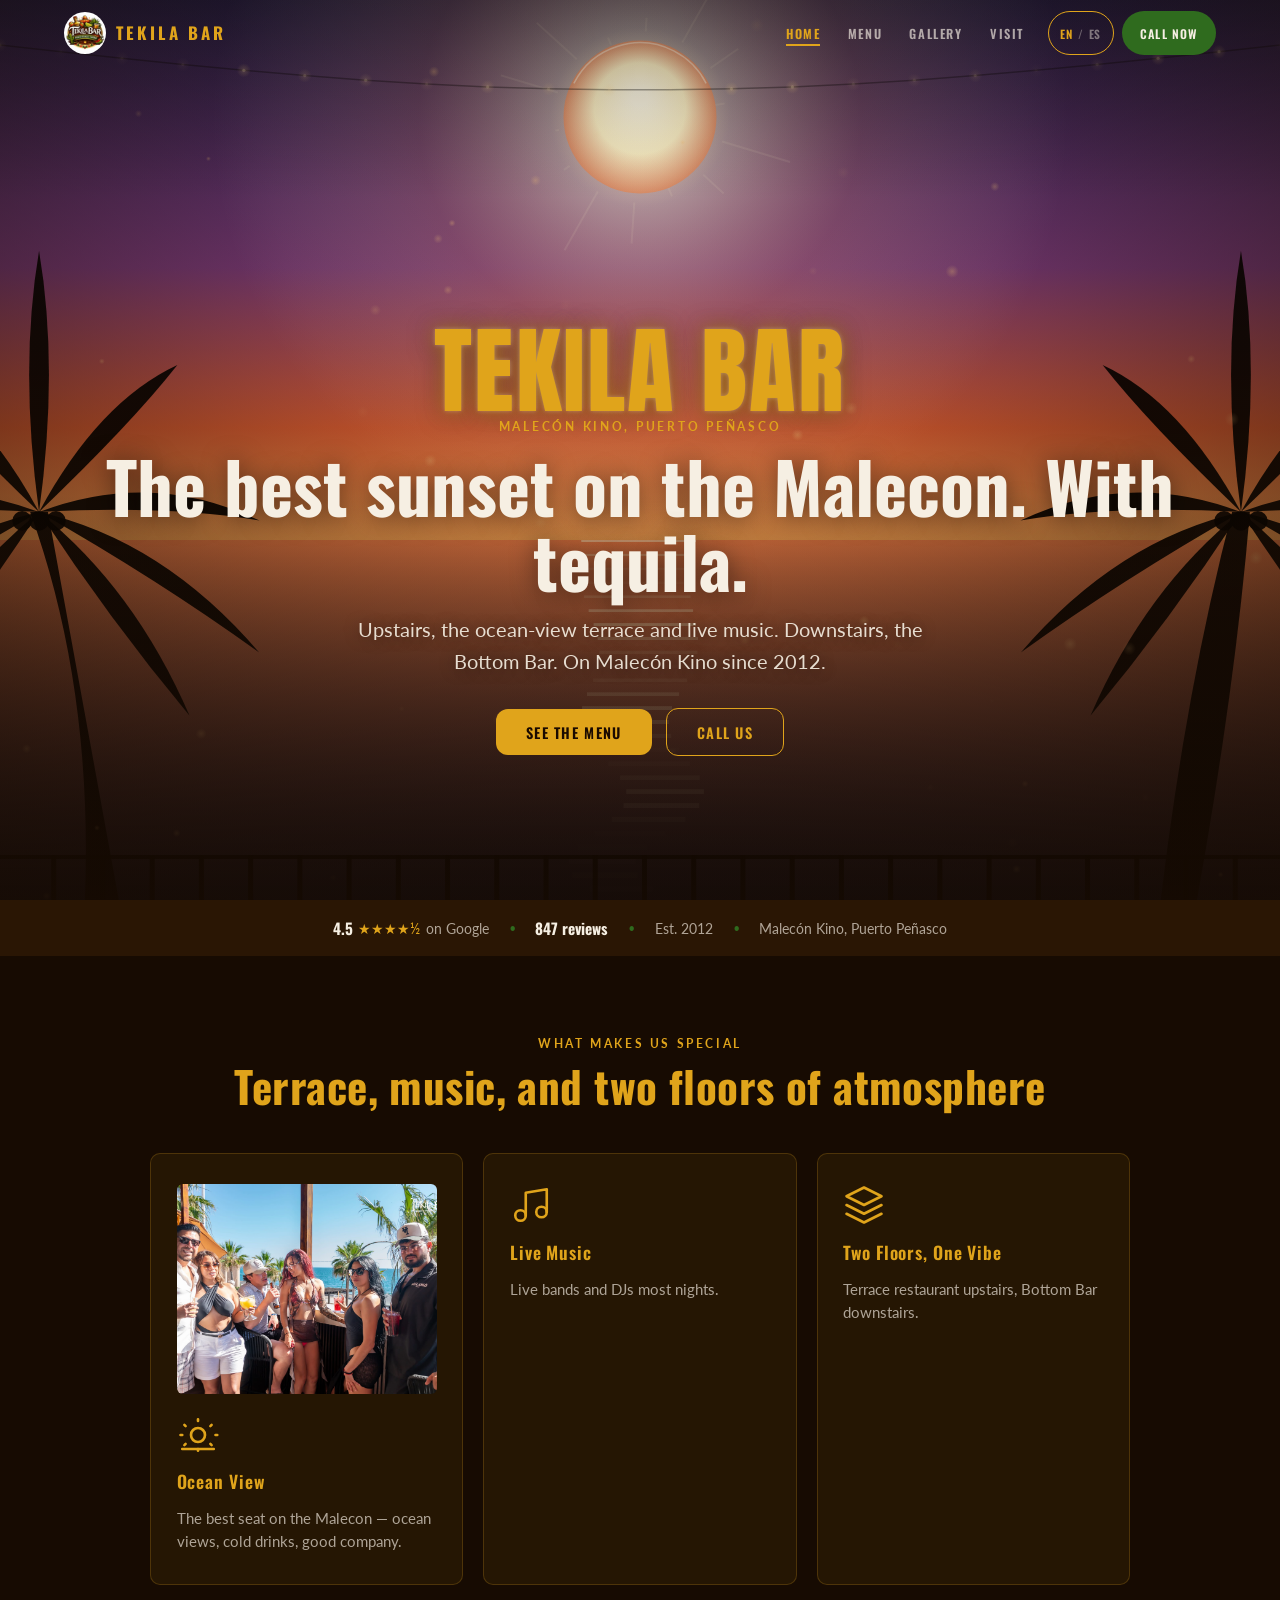
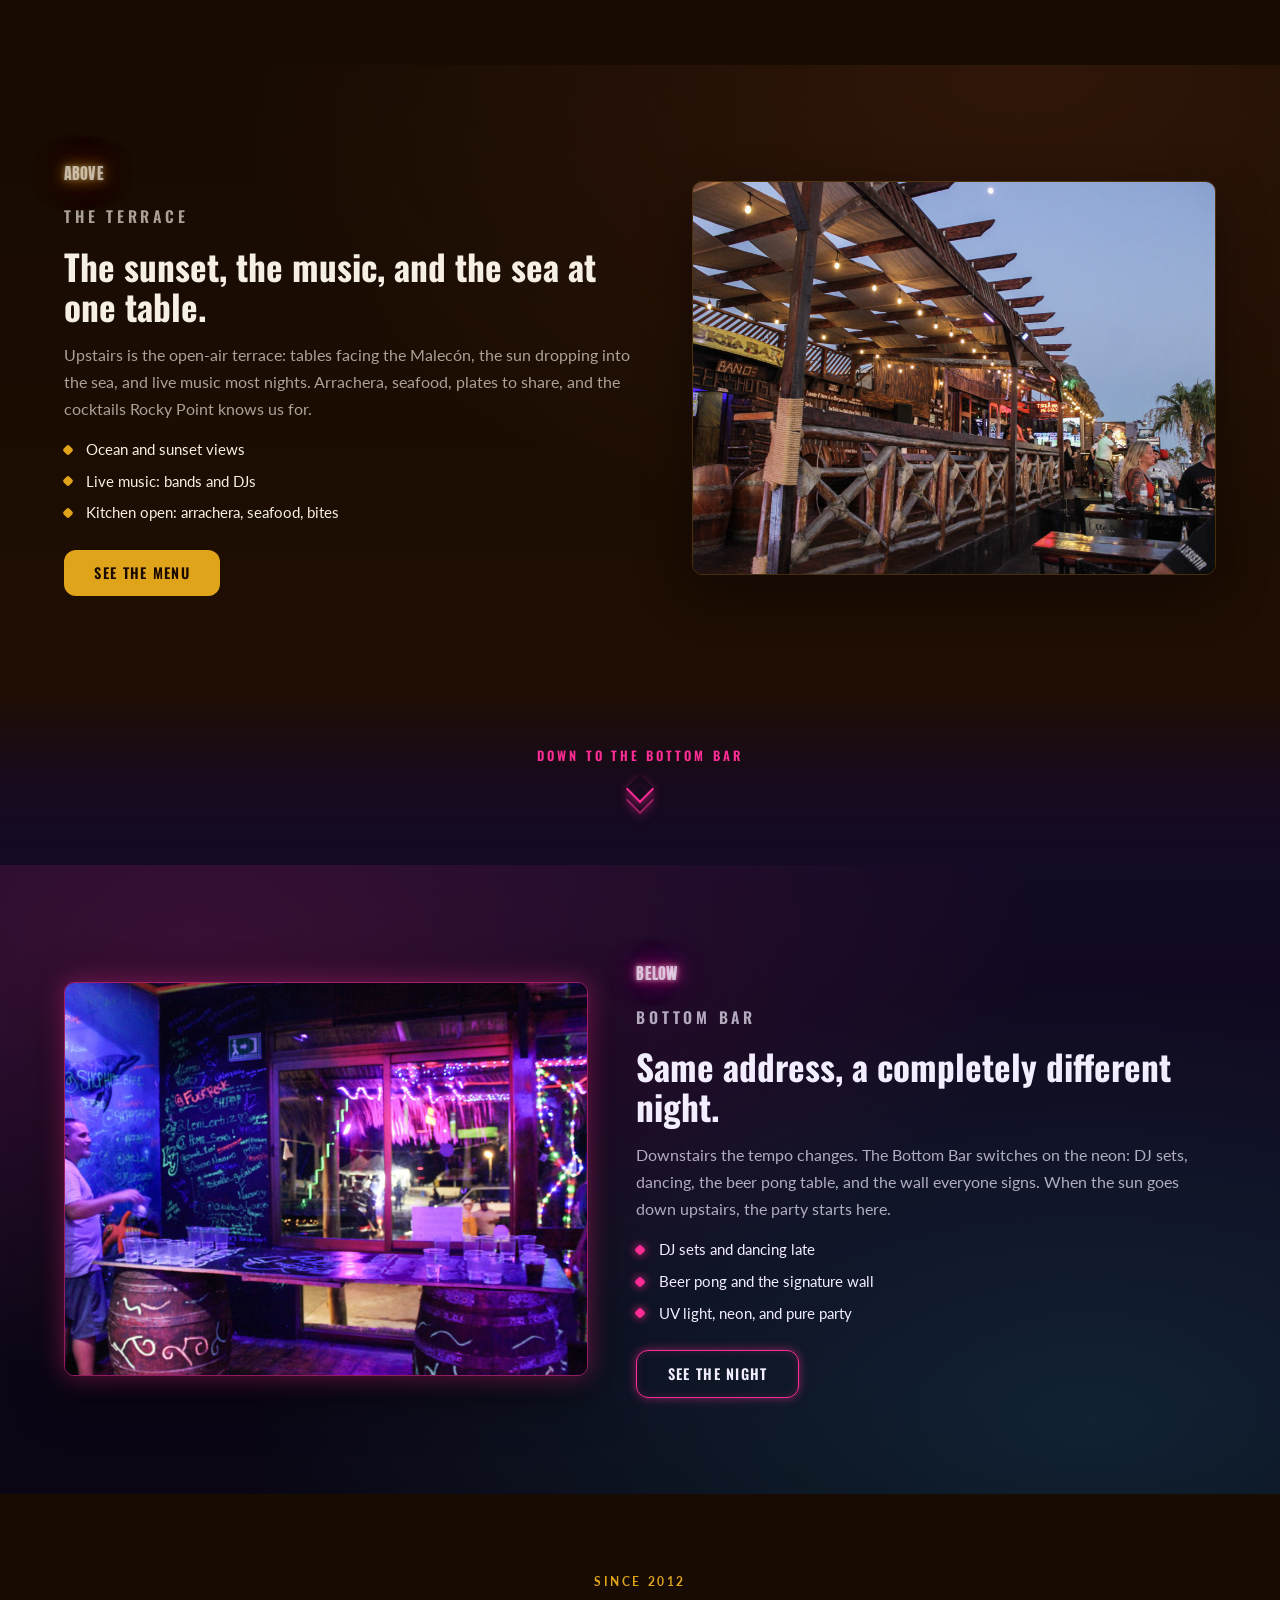
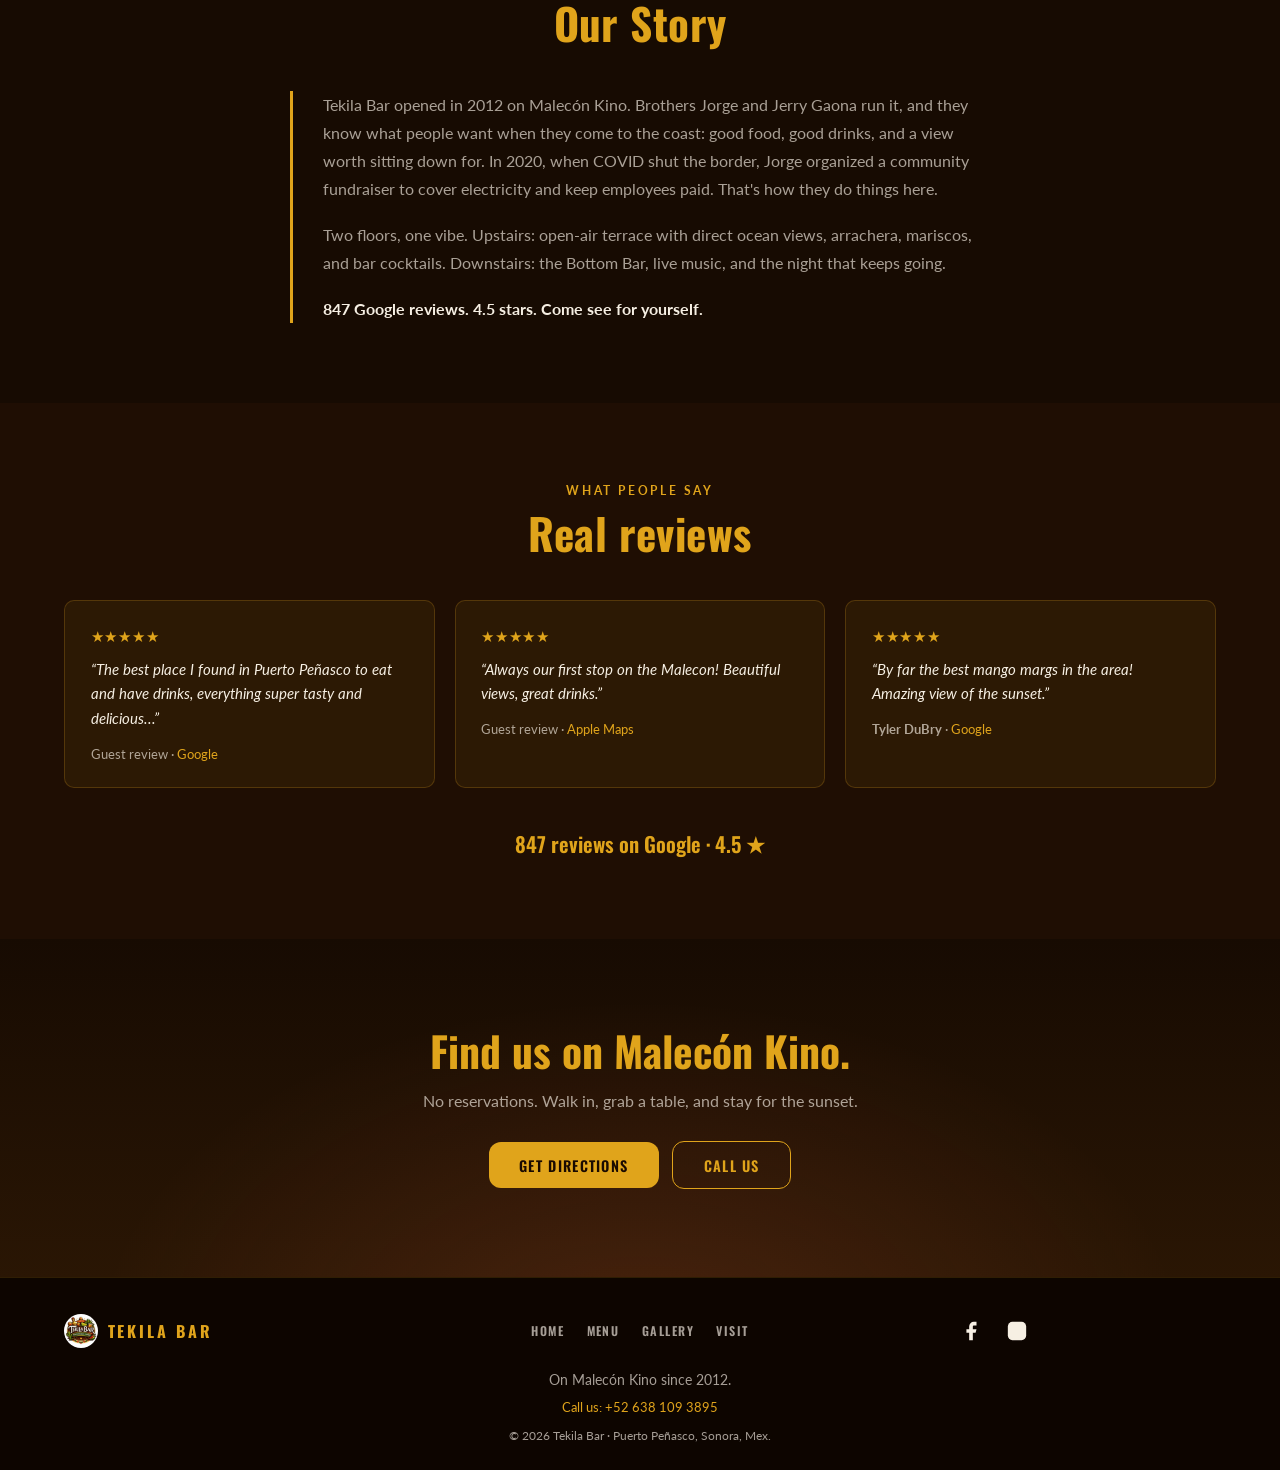
==== commit 42f9de13: "Update Ocean View highlight card body copy Co-Authored-By: Claude Sonnet 4.6 <noreply@anthropic.com>" ====
--- a/index.html
+++ b/index.html
@@ -142,7 +142,7 @@
           <svg viewBox="0 0 24 24"><path d="M12 3v1M4.22 6.22l.7.7M2 12h1M4.22 17.78l.7-.7M12 21v-1M19.78 17.78l-.7-.7M23 12h-1M19.78 6.22l-.7.7"/><circle cx="12" cy="12" r="4"/><path d="M3 20h18"/></svg>
         </div>
         <h3 class="highlight-title" data-es="Vista al mar" data-en="Ocean View">Vista al mar</h3>
-        <p class="highlight-body" data-es="La mejor terraza del Malecón con vista al atardecer." data-en="Best terrace on the Malecon for sunset views.">La mejor terraza del Malecón con vista al atardecer.</p>
+        <p class="highlight-body" data-es="La mejor terraza del Malecón con vista al atardecer." data-en="The best seat on the Malecon — ocean views, cold drinks, good company.">La mejor terraza del Malecón con vista al atardecer.</p>
       </div>
 
       <div class="highlight-card reveal">
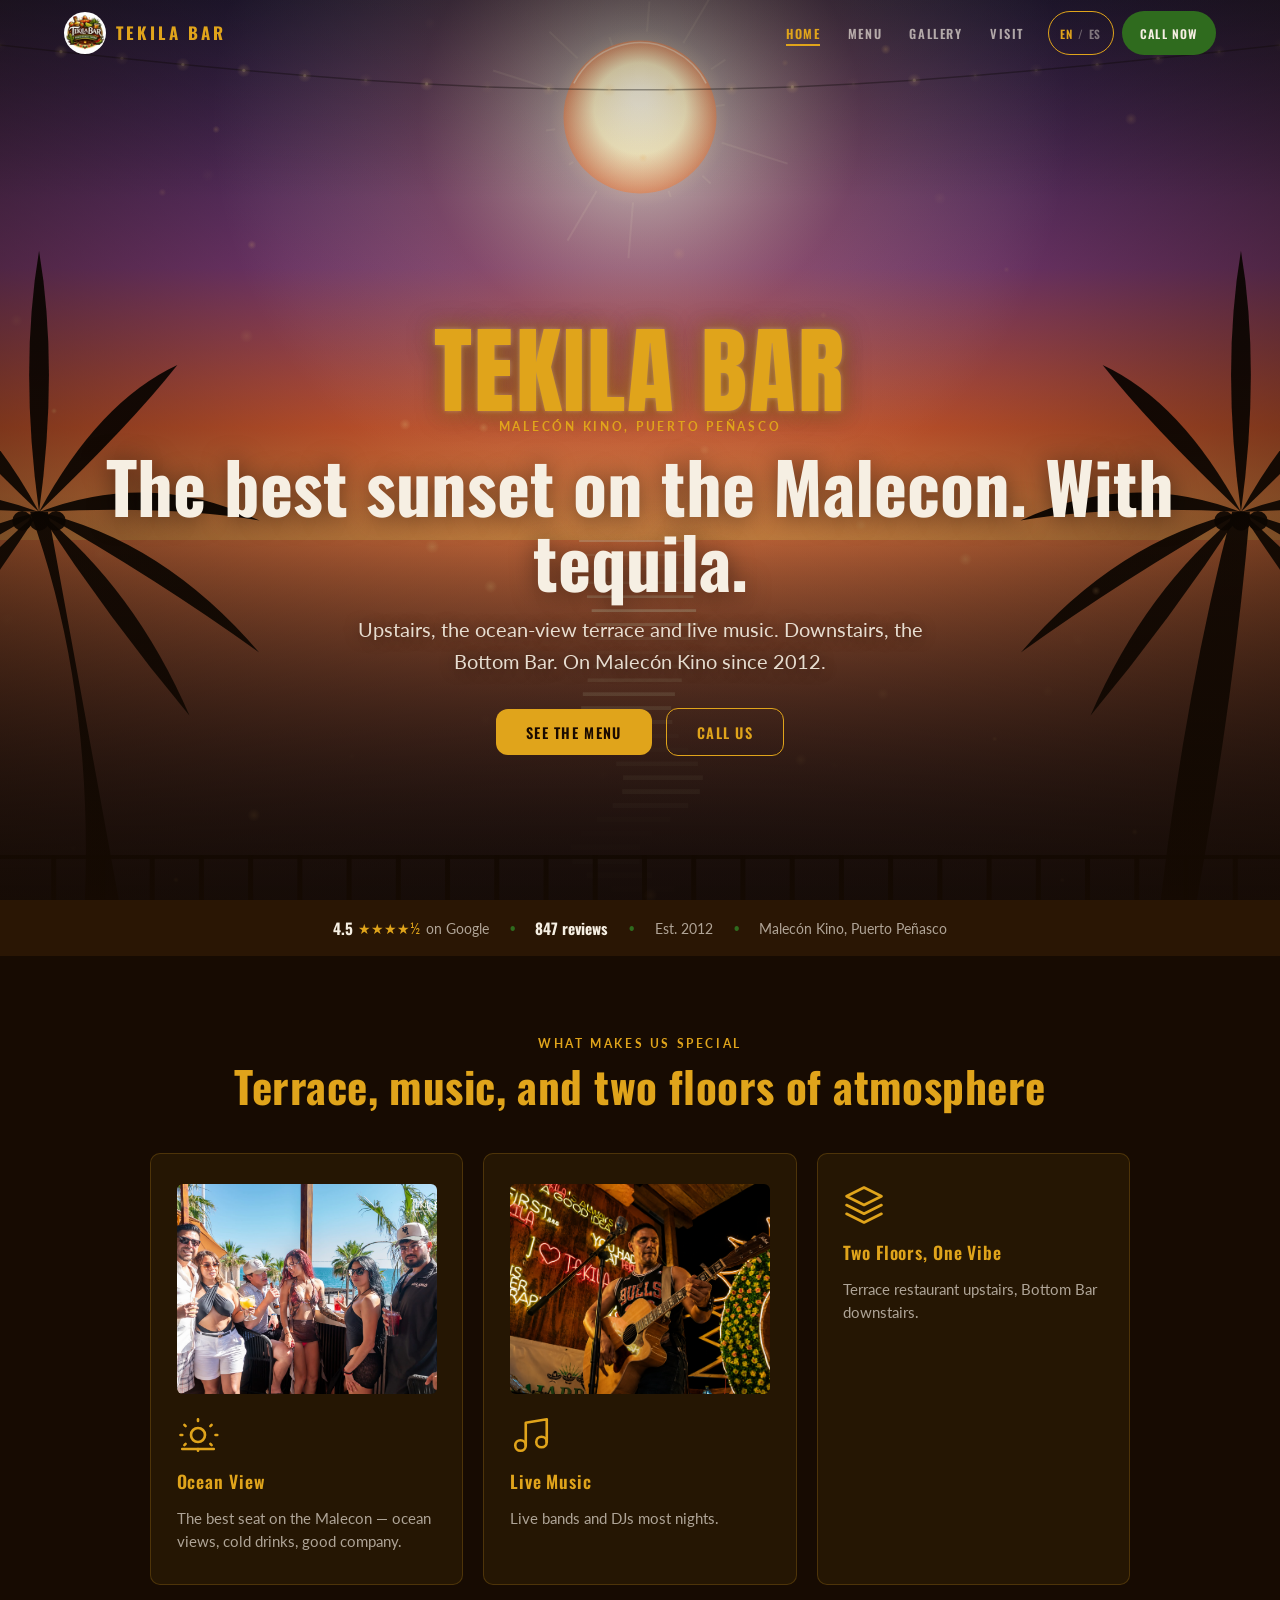
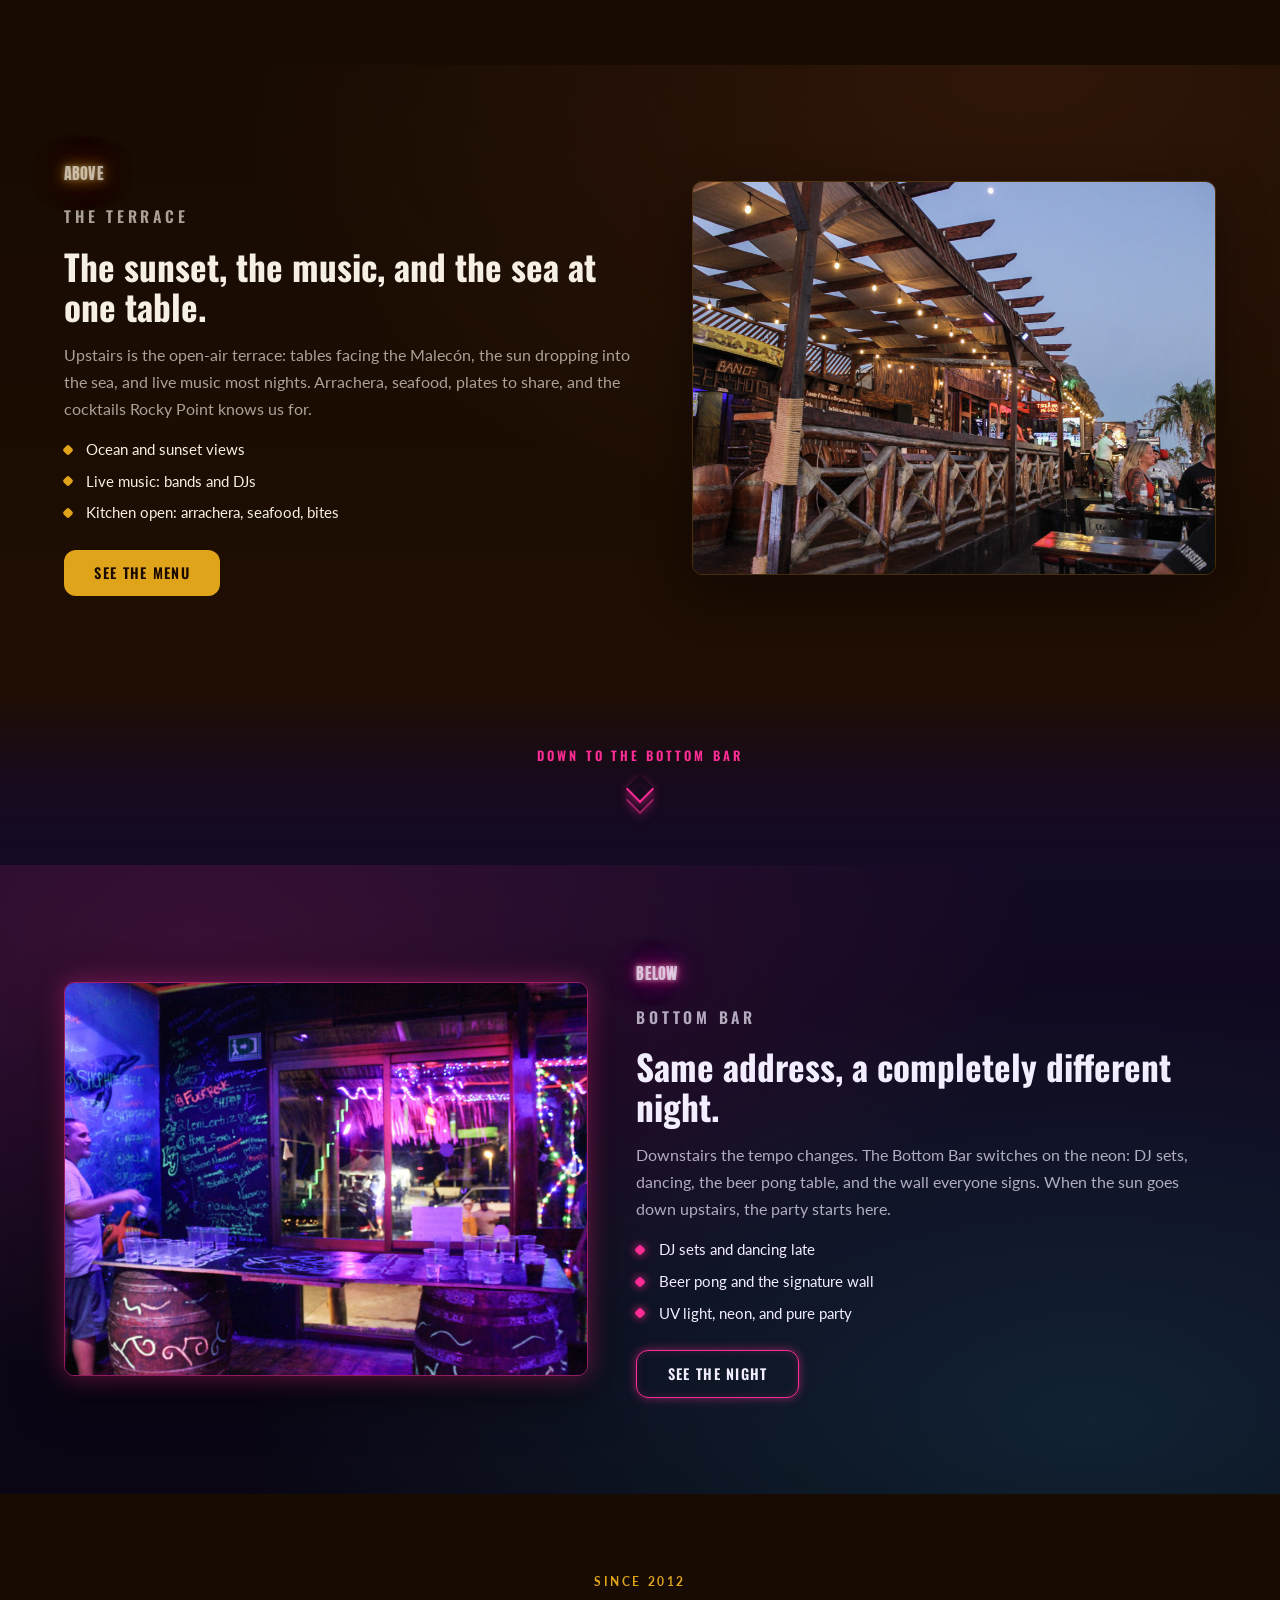
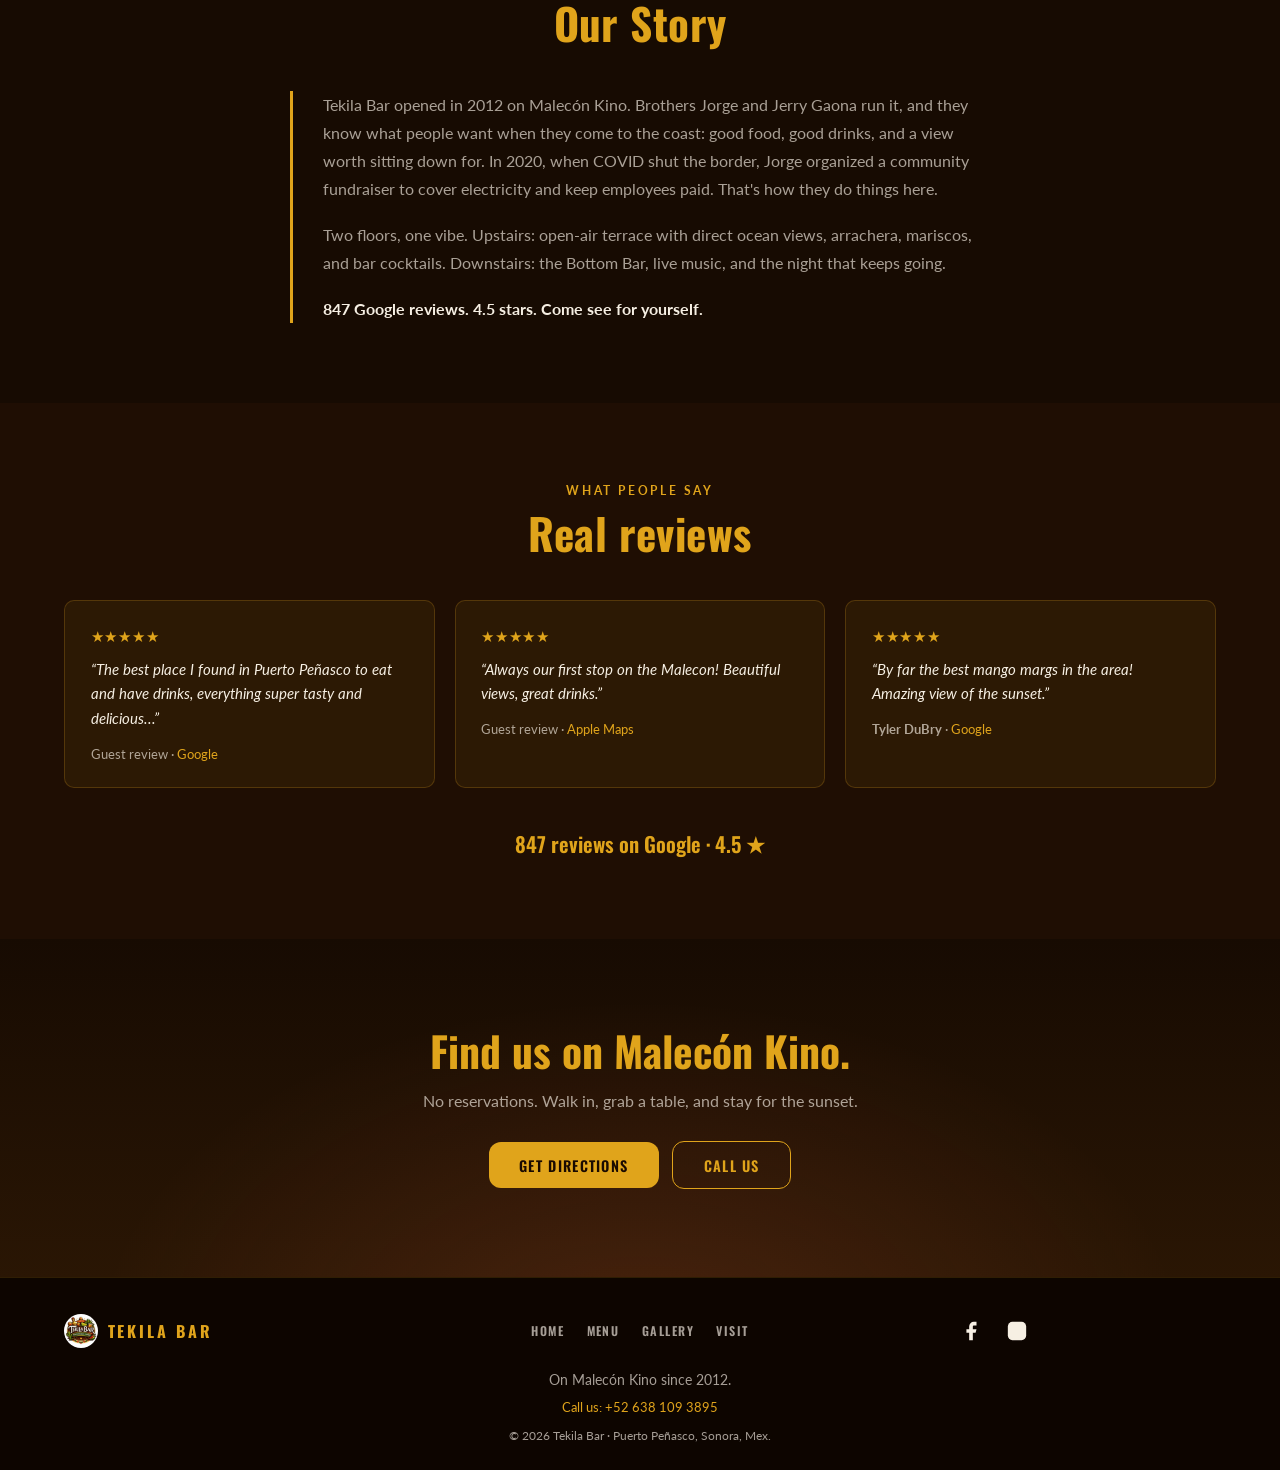
==== commit 67f5f7a0: "Add 5-image crossfade slideshow to Live Music highlight card Co-Authored-By: Claude Sonnet 4.6 <nore" ====
--- a/index.html
+++ b/index.html
@@ -146,6 +146,13 @@
       </div>
 
       <div class="highlight-card reveal">
+        <div class="highlight-slideshow" aria-hidden="true">
+          <img class="mslide" src="assets/mslide_1.jpg" alt="" />
+          <img class="mslide" src="assets/mslide_2.jpg" alt="" />
+          <img class="mslide" src="assets/mslide_3.jpg" alt="" />
+          <img class="mslide" src="assets/mslide_4.jpg" alt="" />
+          <img class="mslide" src="assets/mslide_5.jpg" alt="" />
+        </div>
         <div class="highlight-icon" aria-hidden="true">
           <svg viewBox="0 0 24 24"><path d="M9 18V5l12-2v13"/><circle cx="6" cy="18" r="3"/><circle cx="18" cy="16" r="3"/></svg>
         </div>
--- a/css/style.css
+++ b/css/style.css
@@ -661,6 +661,21 @@
 .highlight-slide:nth-child(2) { animation-delay:  4s; }
 .highlight-slide:nth-child(3) { animation-delay:  8s; }
 .highlight-slide:nth-child(4) { animation-delay: 12s; }
+.mslide {
+  position: absolute;
+  inset: 0;
+  width: 100%;
+  height: 100%;
+  object-fit: cover;
+  object-position: center;
+  opacity: 0;
+  animation: hcycle 20s infinite;
+}
+.mslide:nth-child(1) { animation-delay:  0s; opacity: 1; }
+.mslide:nth-child(2) { animation-delay:  4s; }
+.mslide:nth-child(3) { animation-delay:  8s; }
+.mslide:nth-child(4) { animation-delay: 12s; }
+.mslide:nth-child(5) { animation-delay: 16s; }
 @keyframes hcycle {
   0%, 22%    { opacity: 1; }
   27%, 100%  { opacity: 0; }
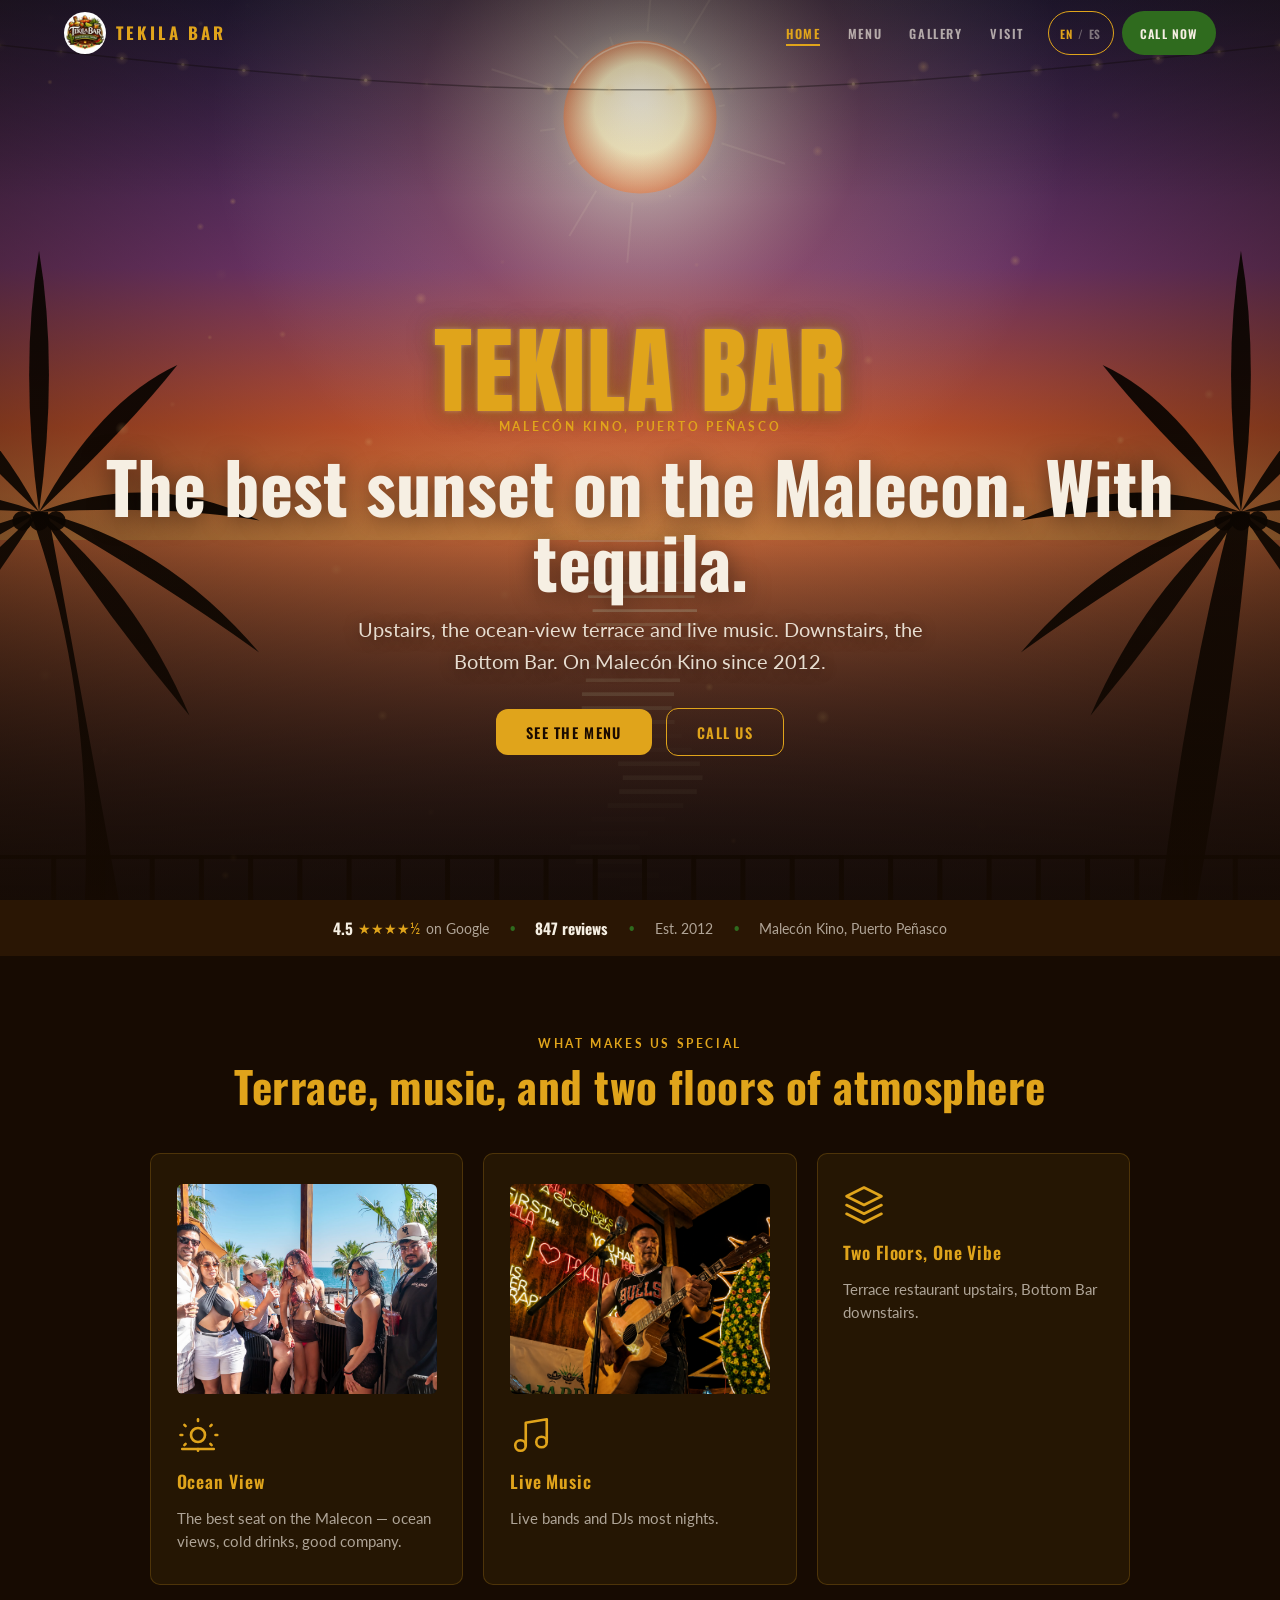
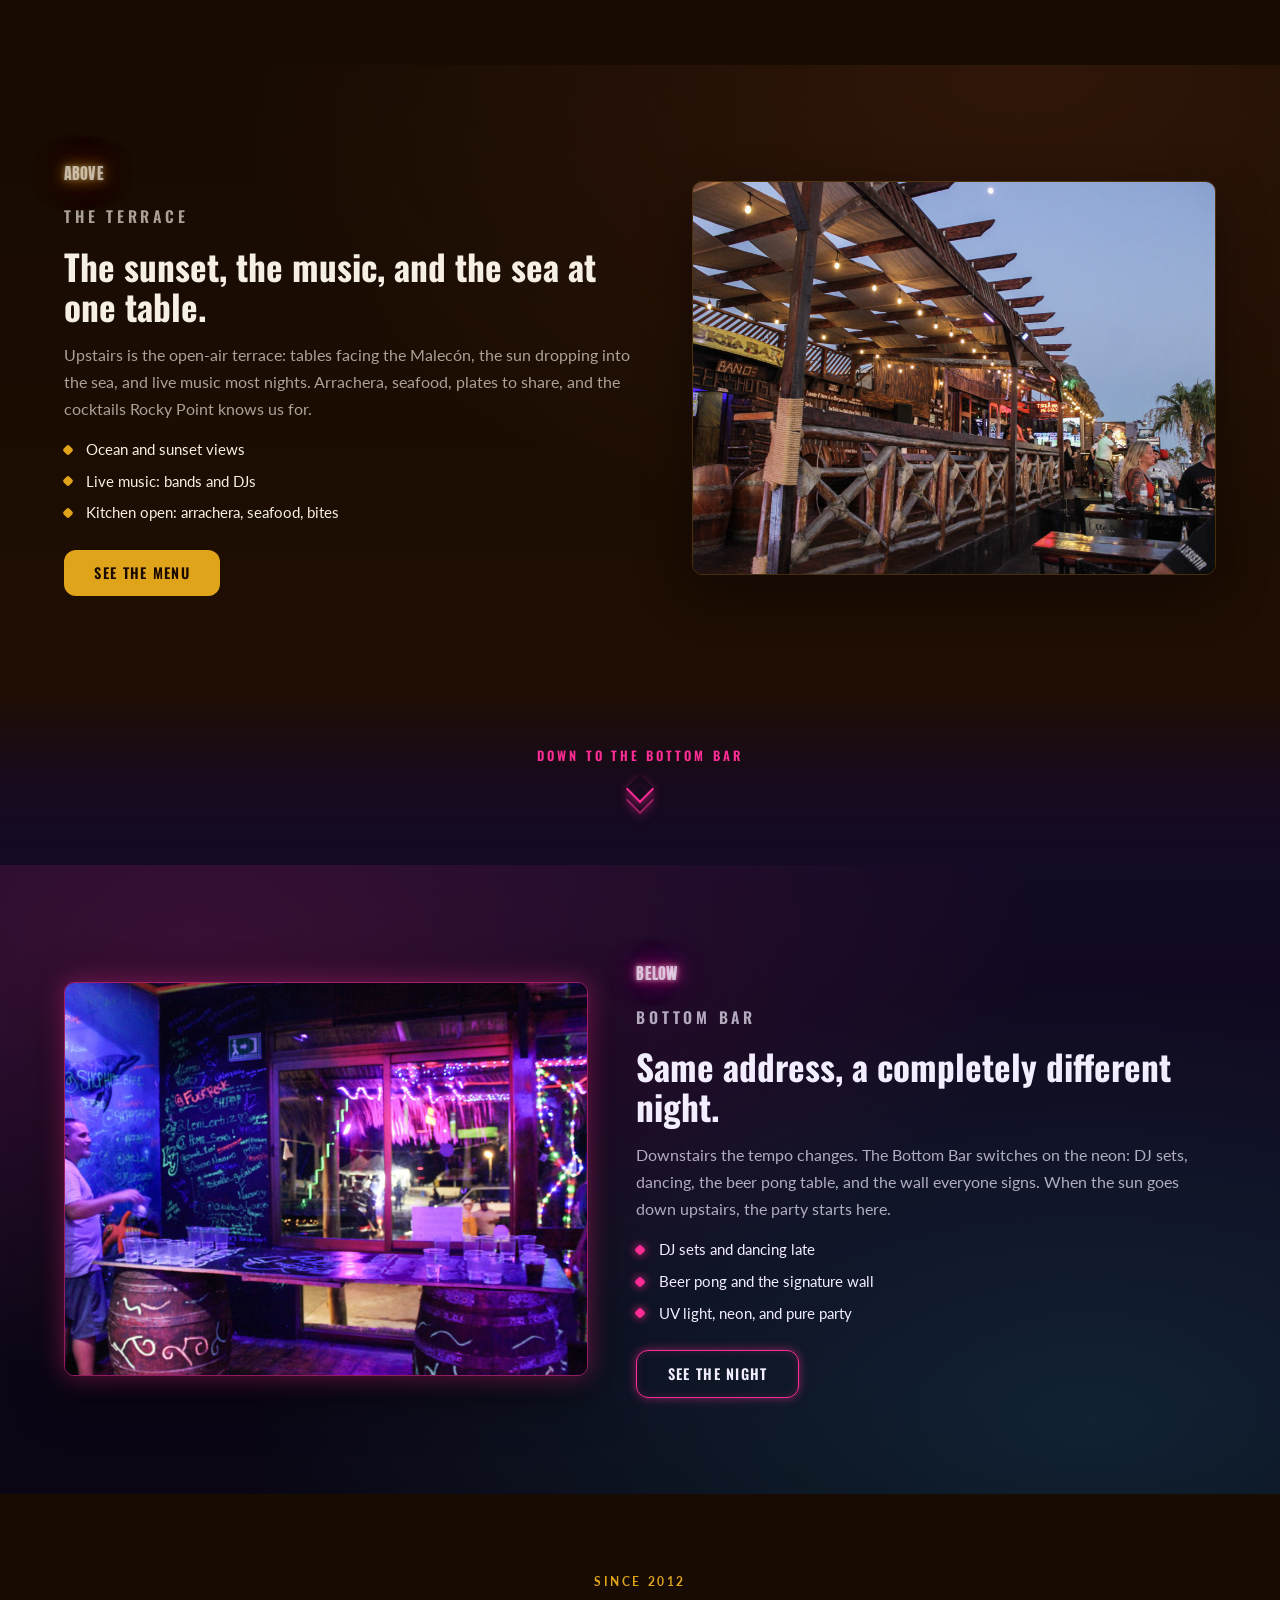
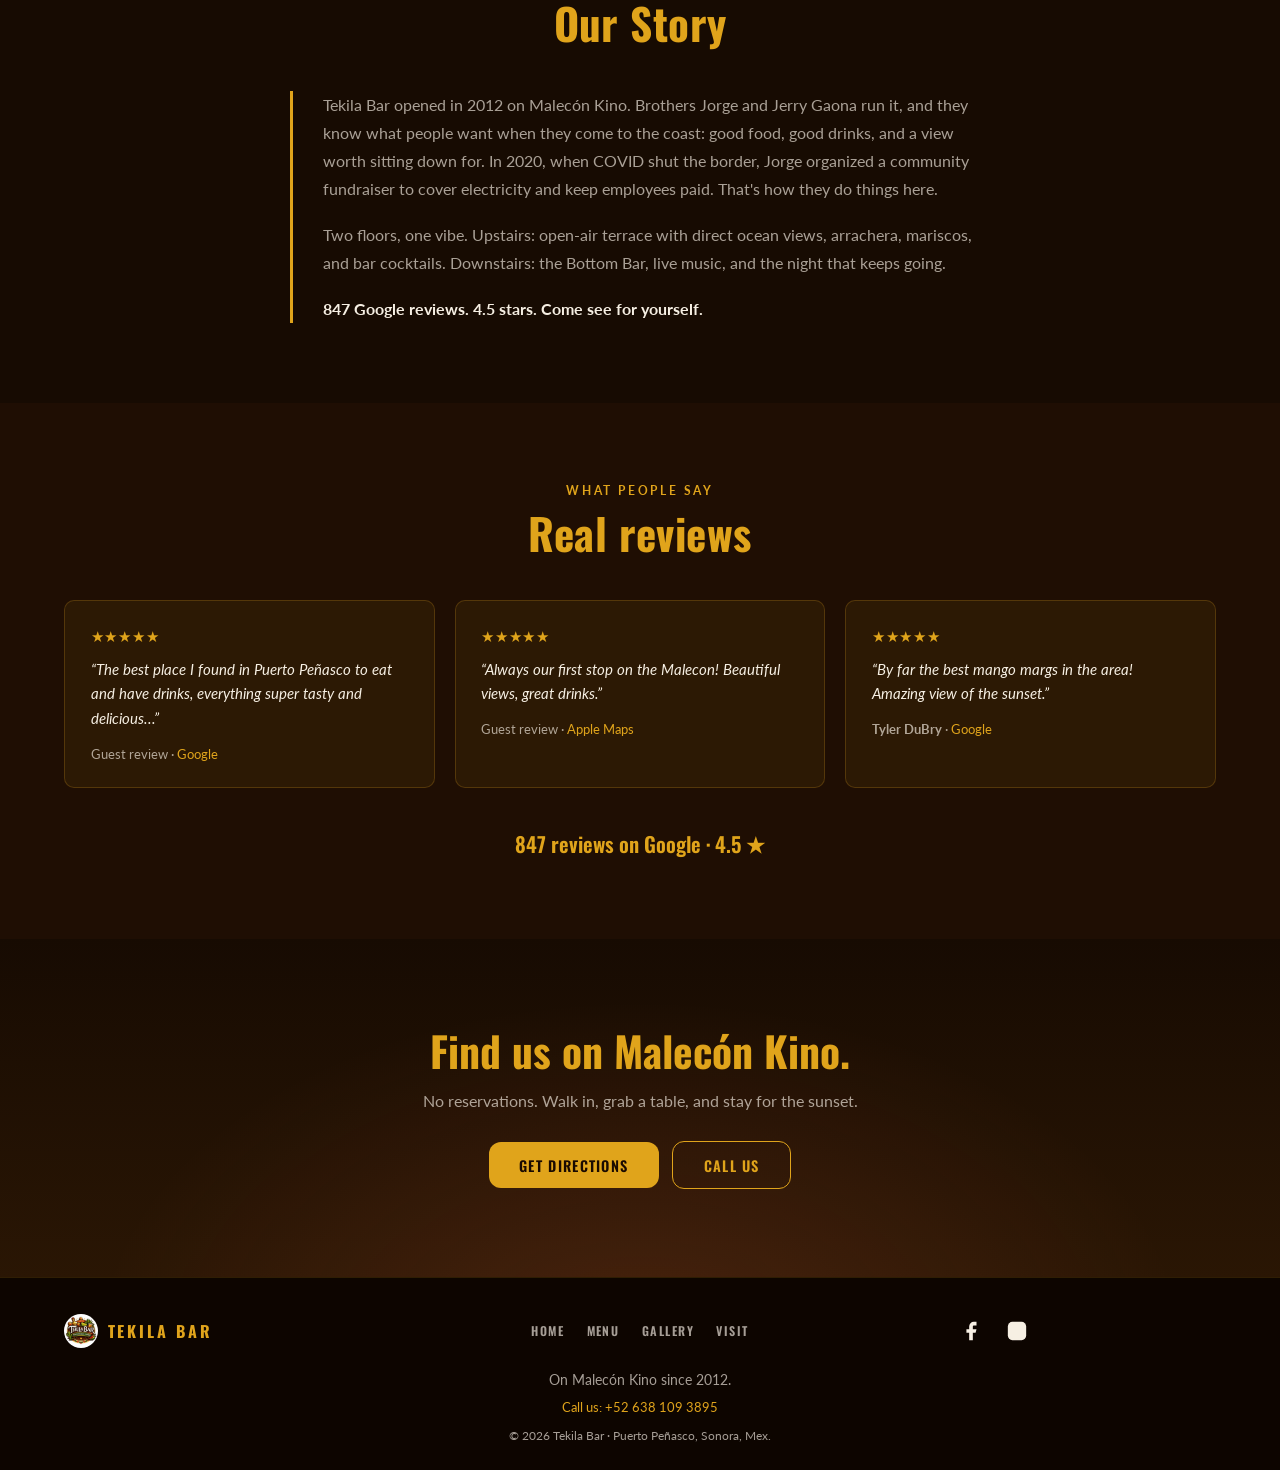
==== commit ed62d668: "Swap out off-location photos in Ocean View slideshow Replace hslide 3+4 with on-location shots; add " ====
--- a/index.html
+++ b/index.html
@@ -137,6 +137,7 @@
           <img class="highlight-slide" src="assets/hslide_2.jpg" alt="" />
           <img class="highlight-slide" src="assets/hslide_3.jpg" alt="" />
           <img class="highlight-slide" src="assets/hslide_4.jpg" alt="" />
+          <img class="highlight-slide" src="assets/hslide_5.jpg" alt="" />
         </div>
         <div class="highlight-icon" aria-hidden="true">
           <svg viewBox="0 0 24 24"><path d="M12 3v1M4.22 6.22l.7.7M2 12h1M4.22 17.78l.7-.7M12 21v-1M19.78 17.78l-.7-.7M23 12h-1M19.78 6.22l-.7.7"/><circle cx="12" cy="12" r="4"/><path d="M3 20h18"/></svg>
--- a/css/style.css
+++ b/css/style.css
@@ -655,12 +655,13 @@
   object-fit: cover;
   object-position: center;
   opacity: 0;
-  animation: hcycle 16s infinite;
+  animation: hcycle 20s infinite;
 }
 .highlight-slide:nth-child(1) { animation-delay:  0s; opacity: 1; }
 .highlight-slide:nth-child(2) { animation-delay:  4s; }
 .highlight-slide:nth-child(3) { animation-delay:  8s; }
 .highlight-slide:nth-child(4) { animation-delay: 12s; }
+.highlight-slide:nth-child(5) { animation-delay: 16s; }
 .mslide {
   position: absolute;
   inset: 0;
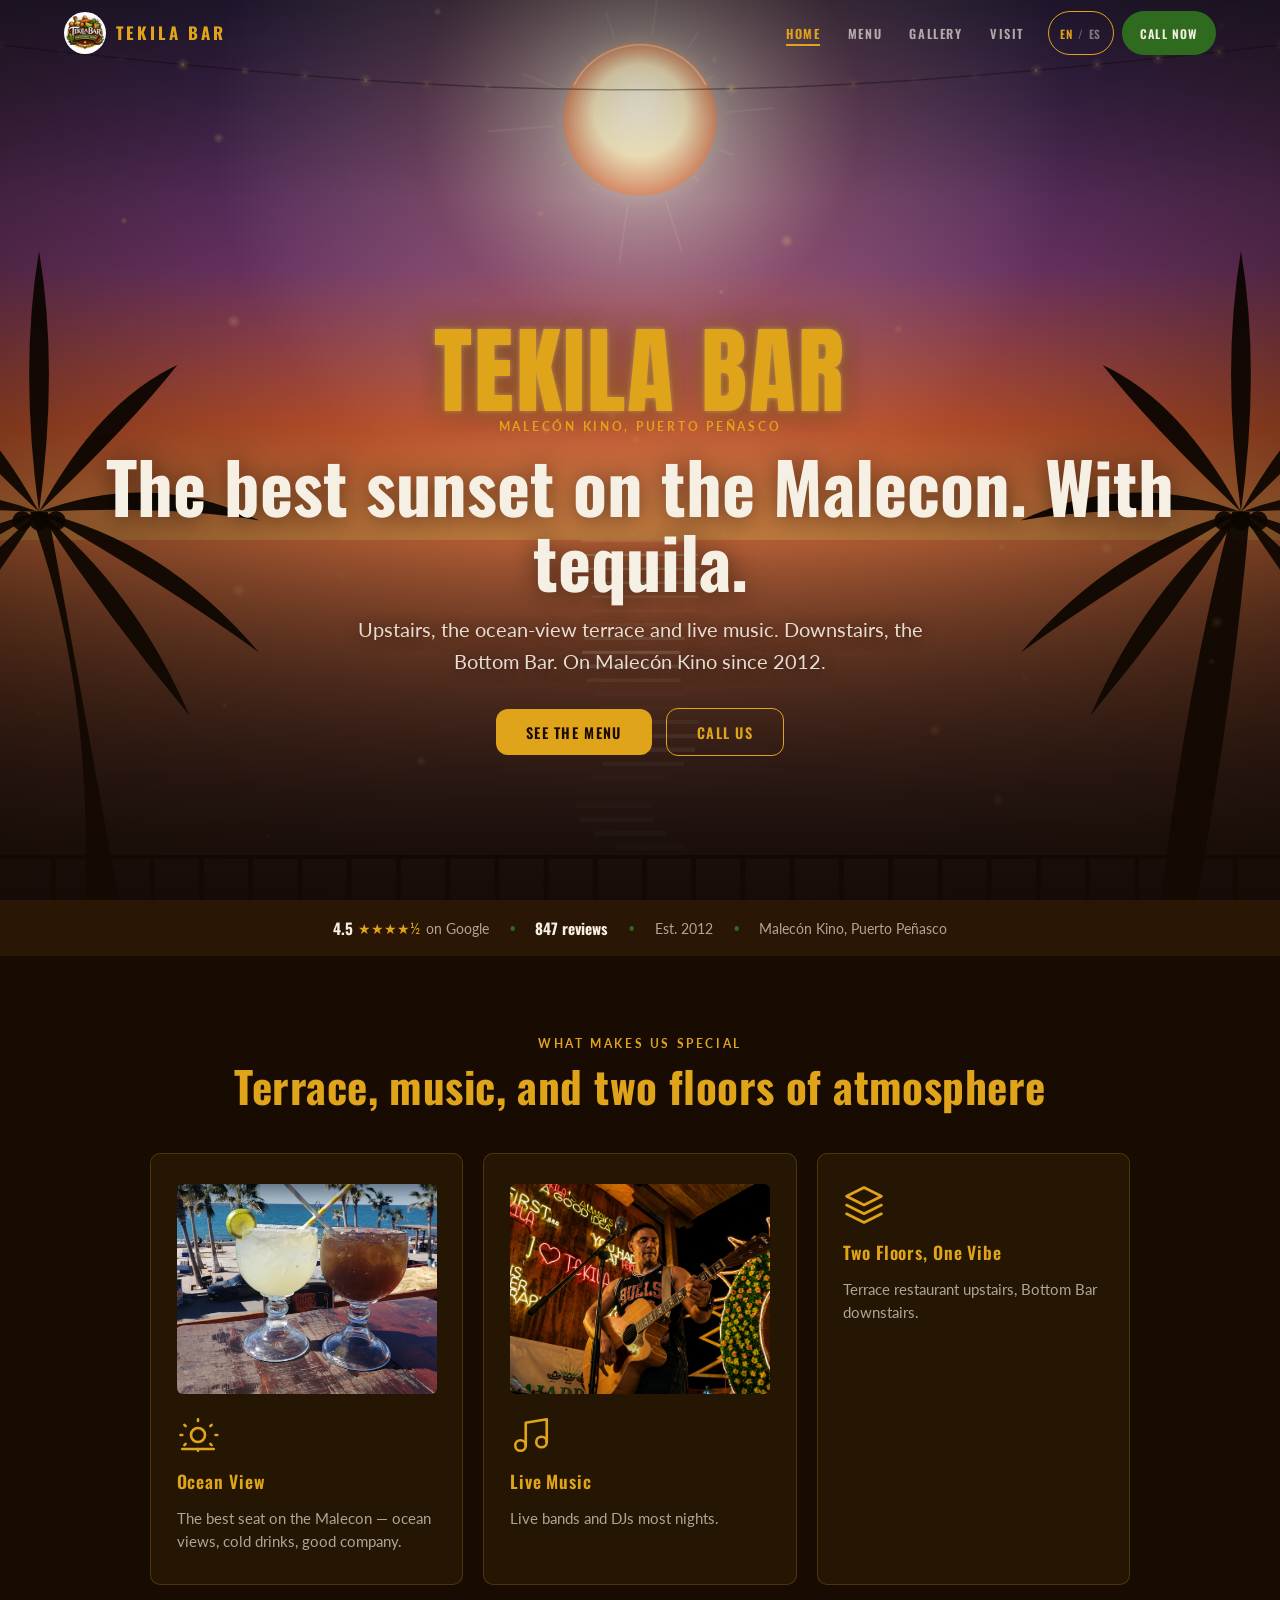
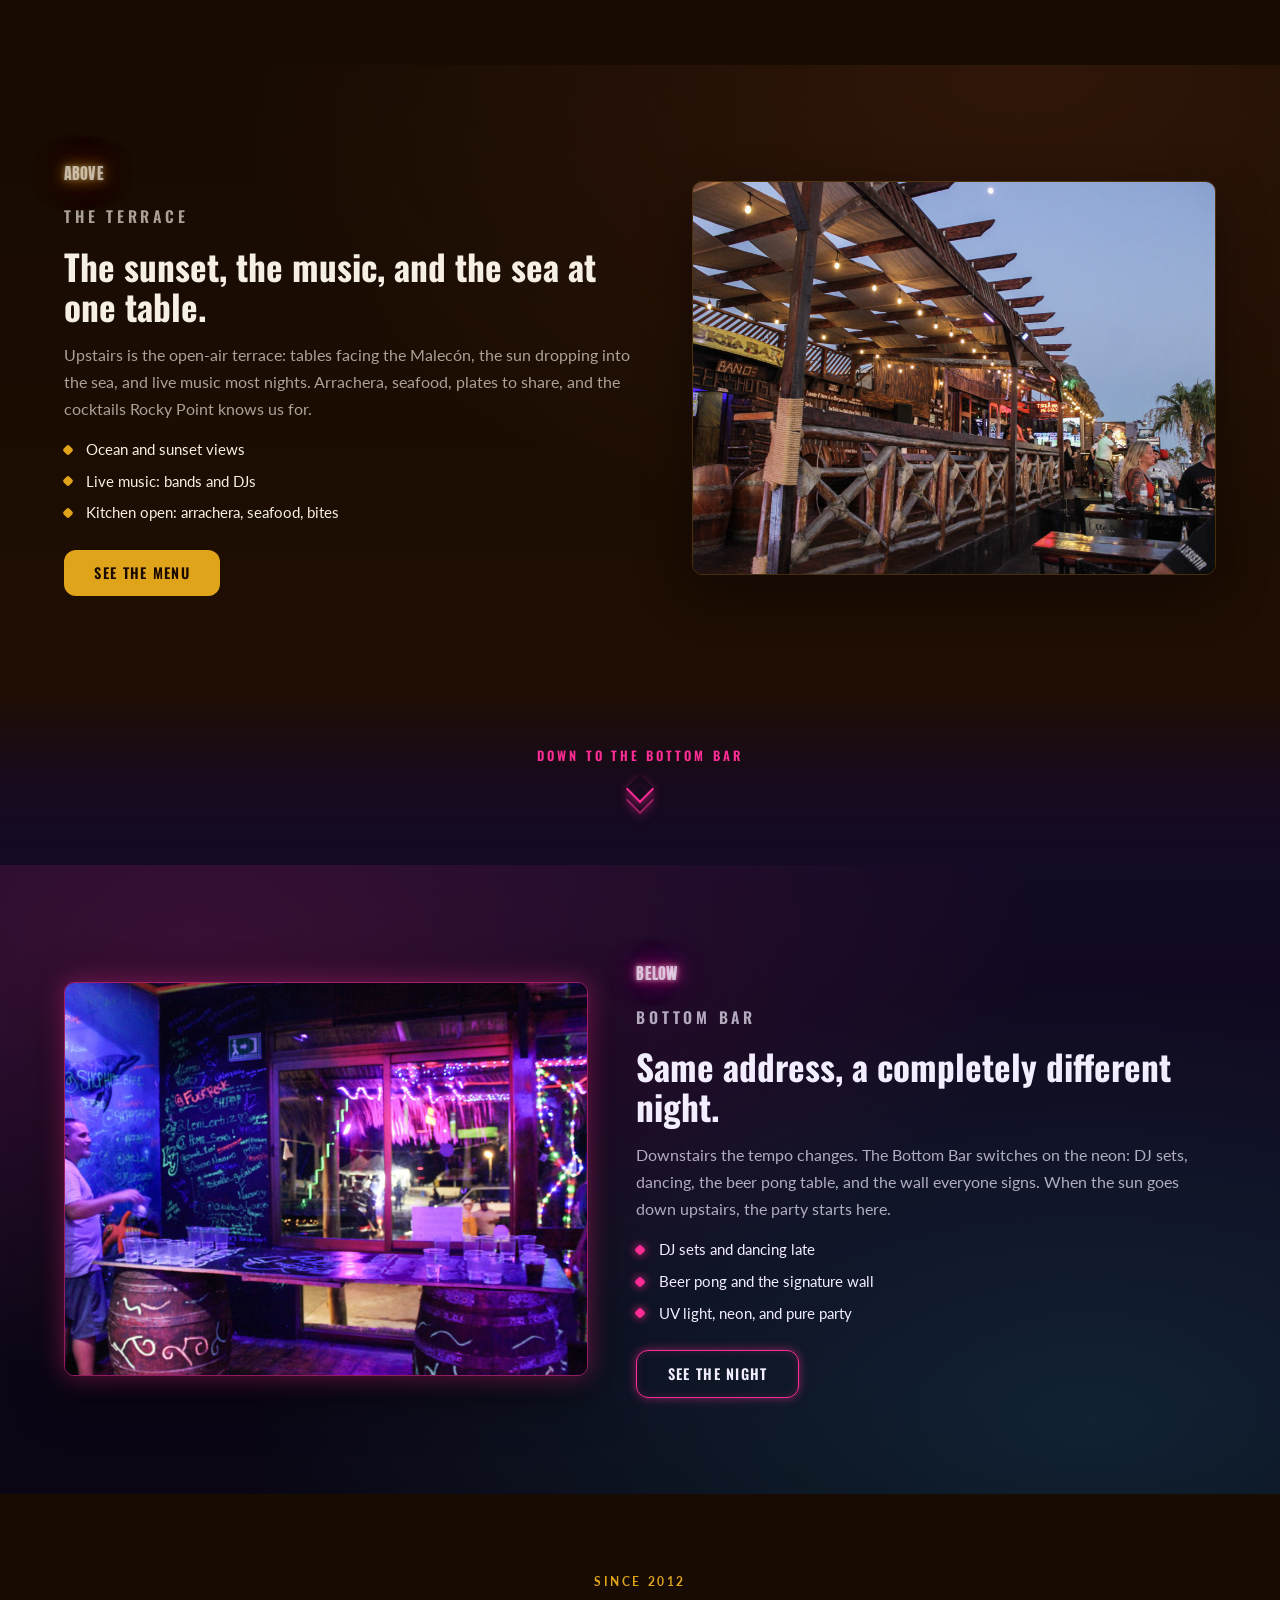
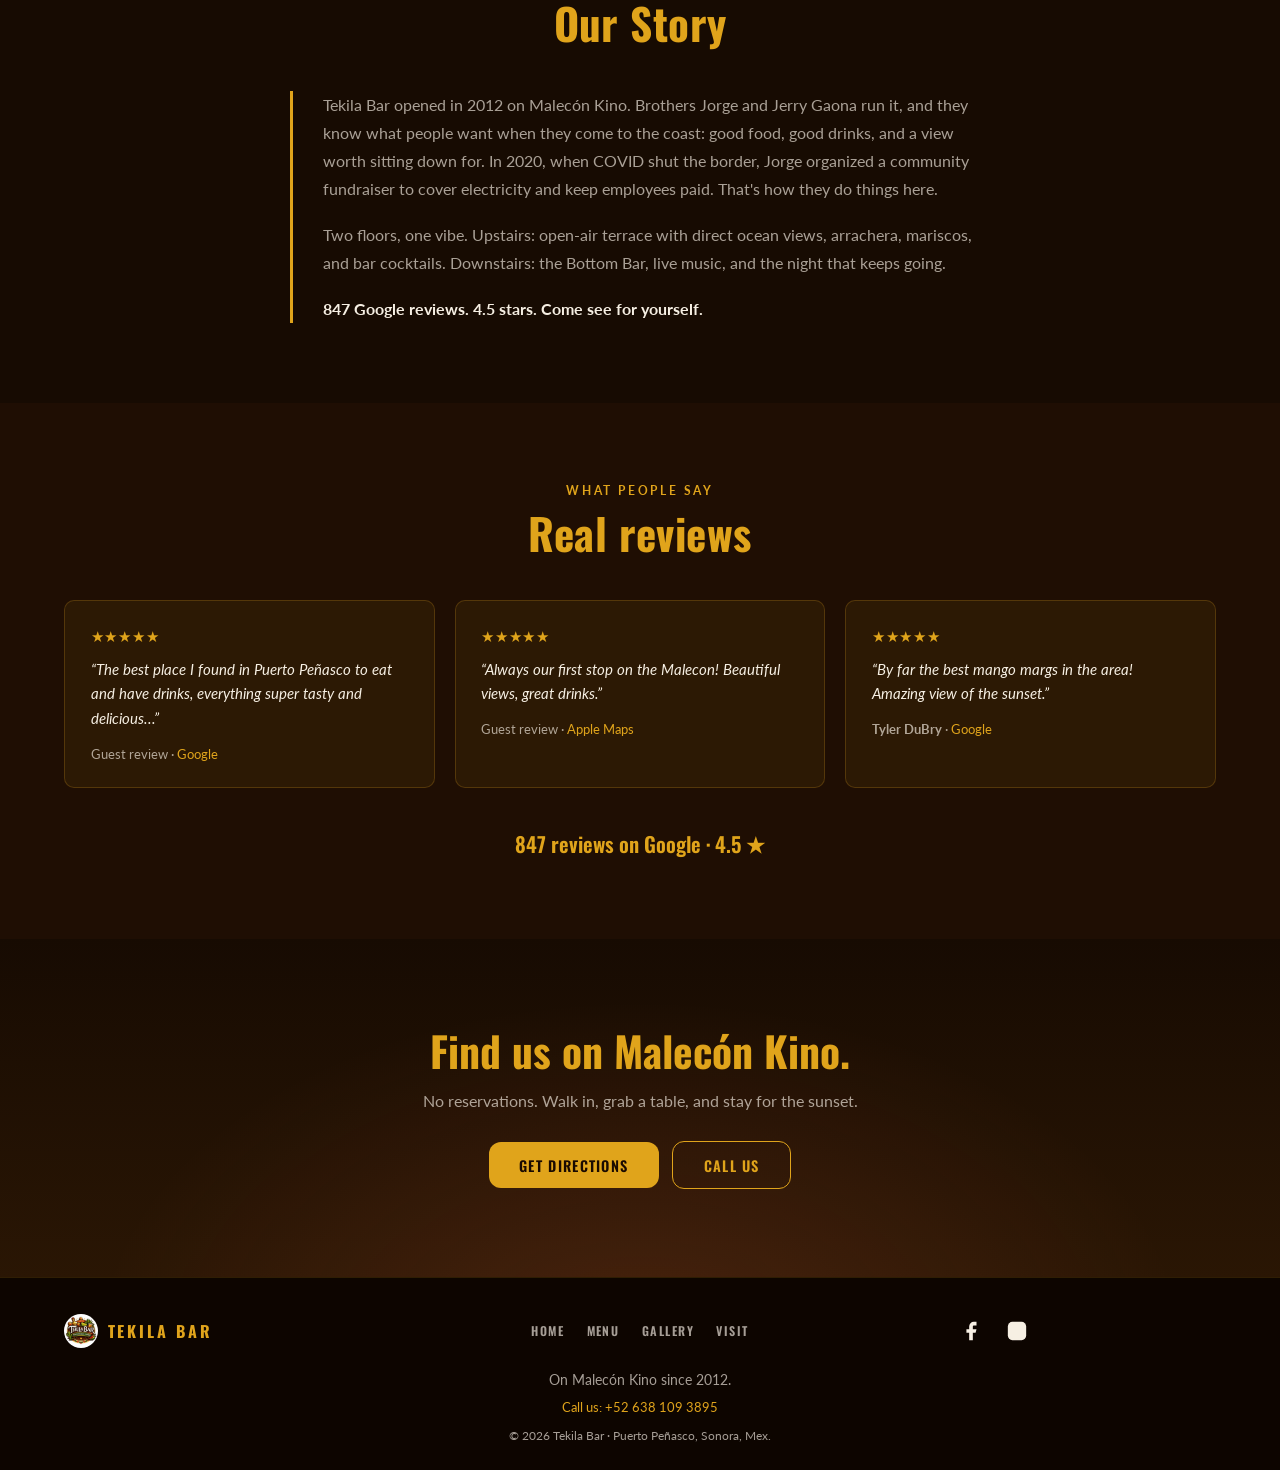
==== commit 27dff928: "Move cocktails photo to first position in Ocean View slideshow Co-Authored-By: Claude Sonnet 4.6 <no" ====
--- a/index.html
+++ b/index.html
@@ -133,10 +133,10 @@
     <div class="highlights-grid">
       <div class="highlight-card reveal">
         <div class="highlight-slideshow" aria-hidden="true">
+          <img class="highlight-slide" src="assets/hslide_4.jpg" alt="" />
           <img class="highlight-slide" src="assets/hslide_1.jpg" alt="" />
           <img class="highlight-slide" src="assets/hslide_2.jpg" alt="" />
           <img class="highlight-slide" src="assets/hslide_3.jpg" alt="" />
-          <img class="highlight-slide" src="assets/hslide_4.jpg" alt="" />
           <img class="highlight-slide" src="assets/hslide_5.jpg" alt="" />
         </div>
         <div class="highlight-icon" aria-hidden="true">
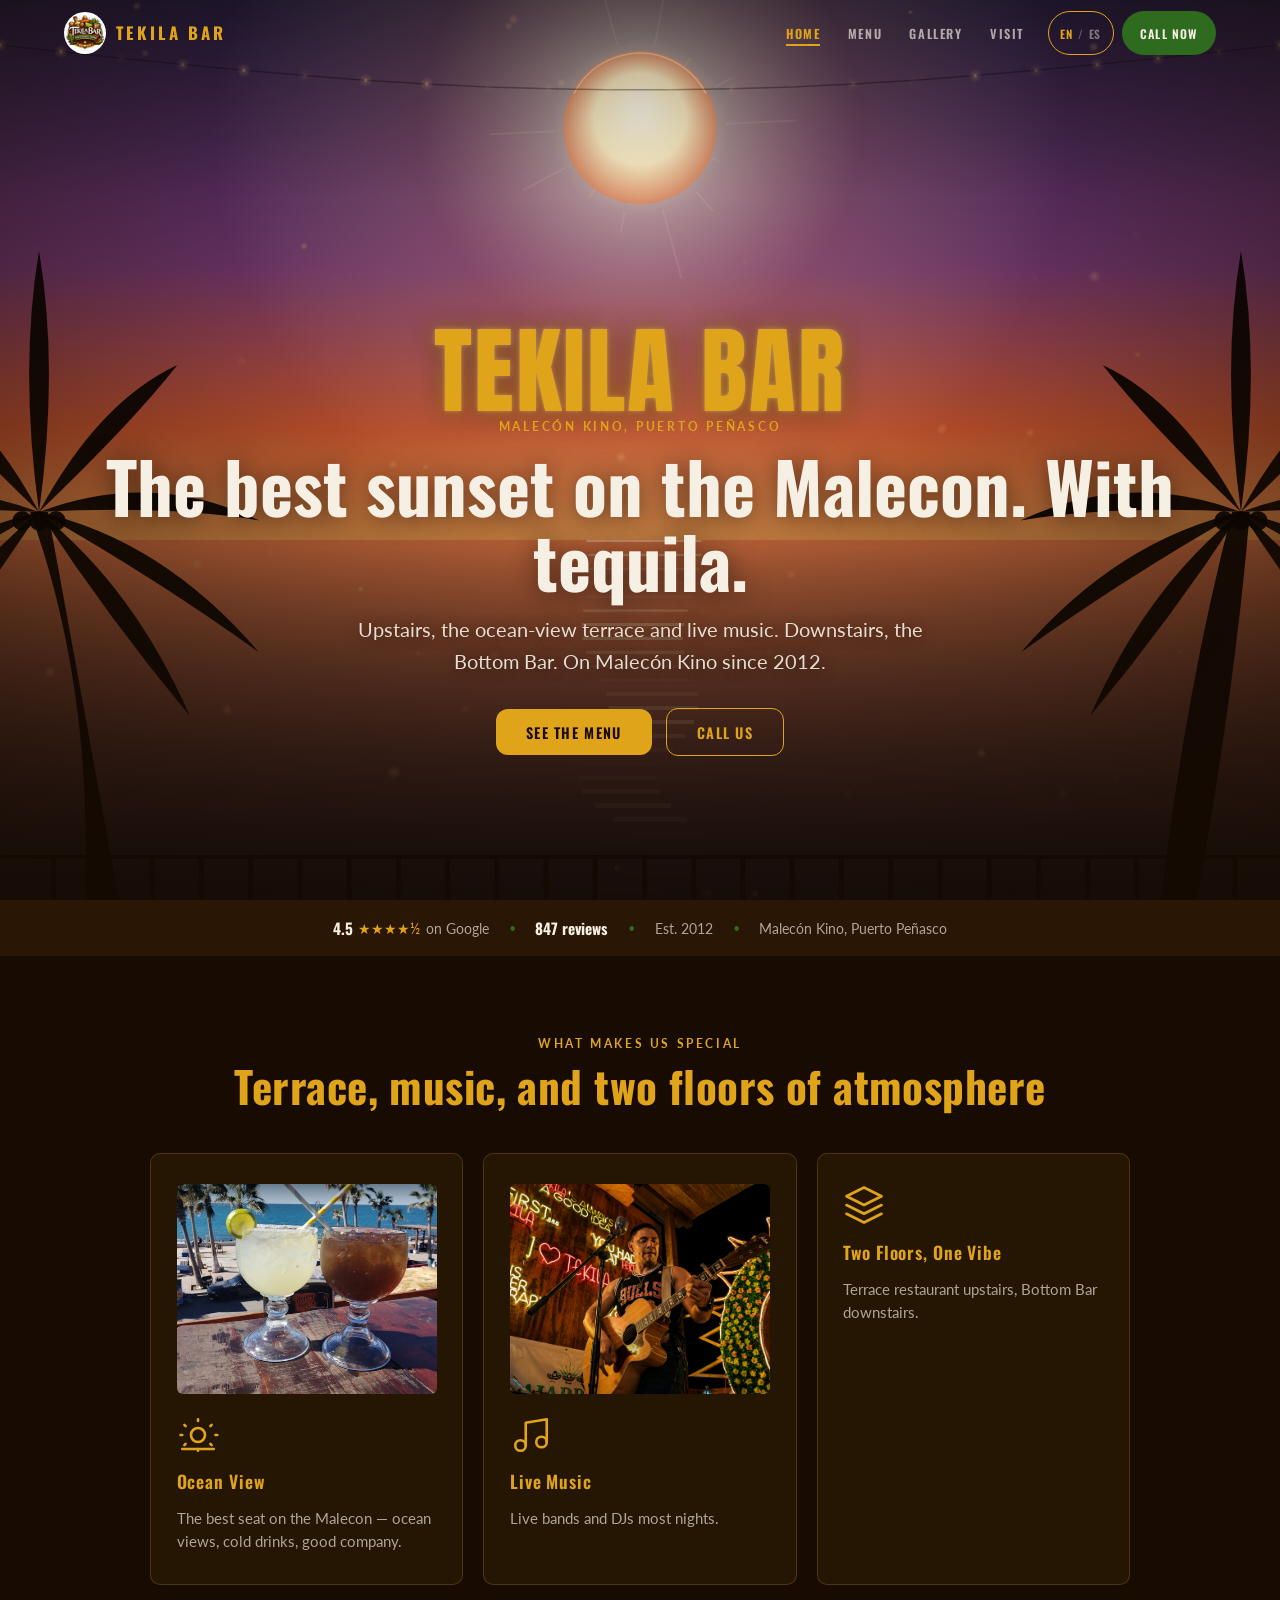
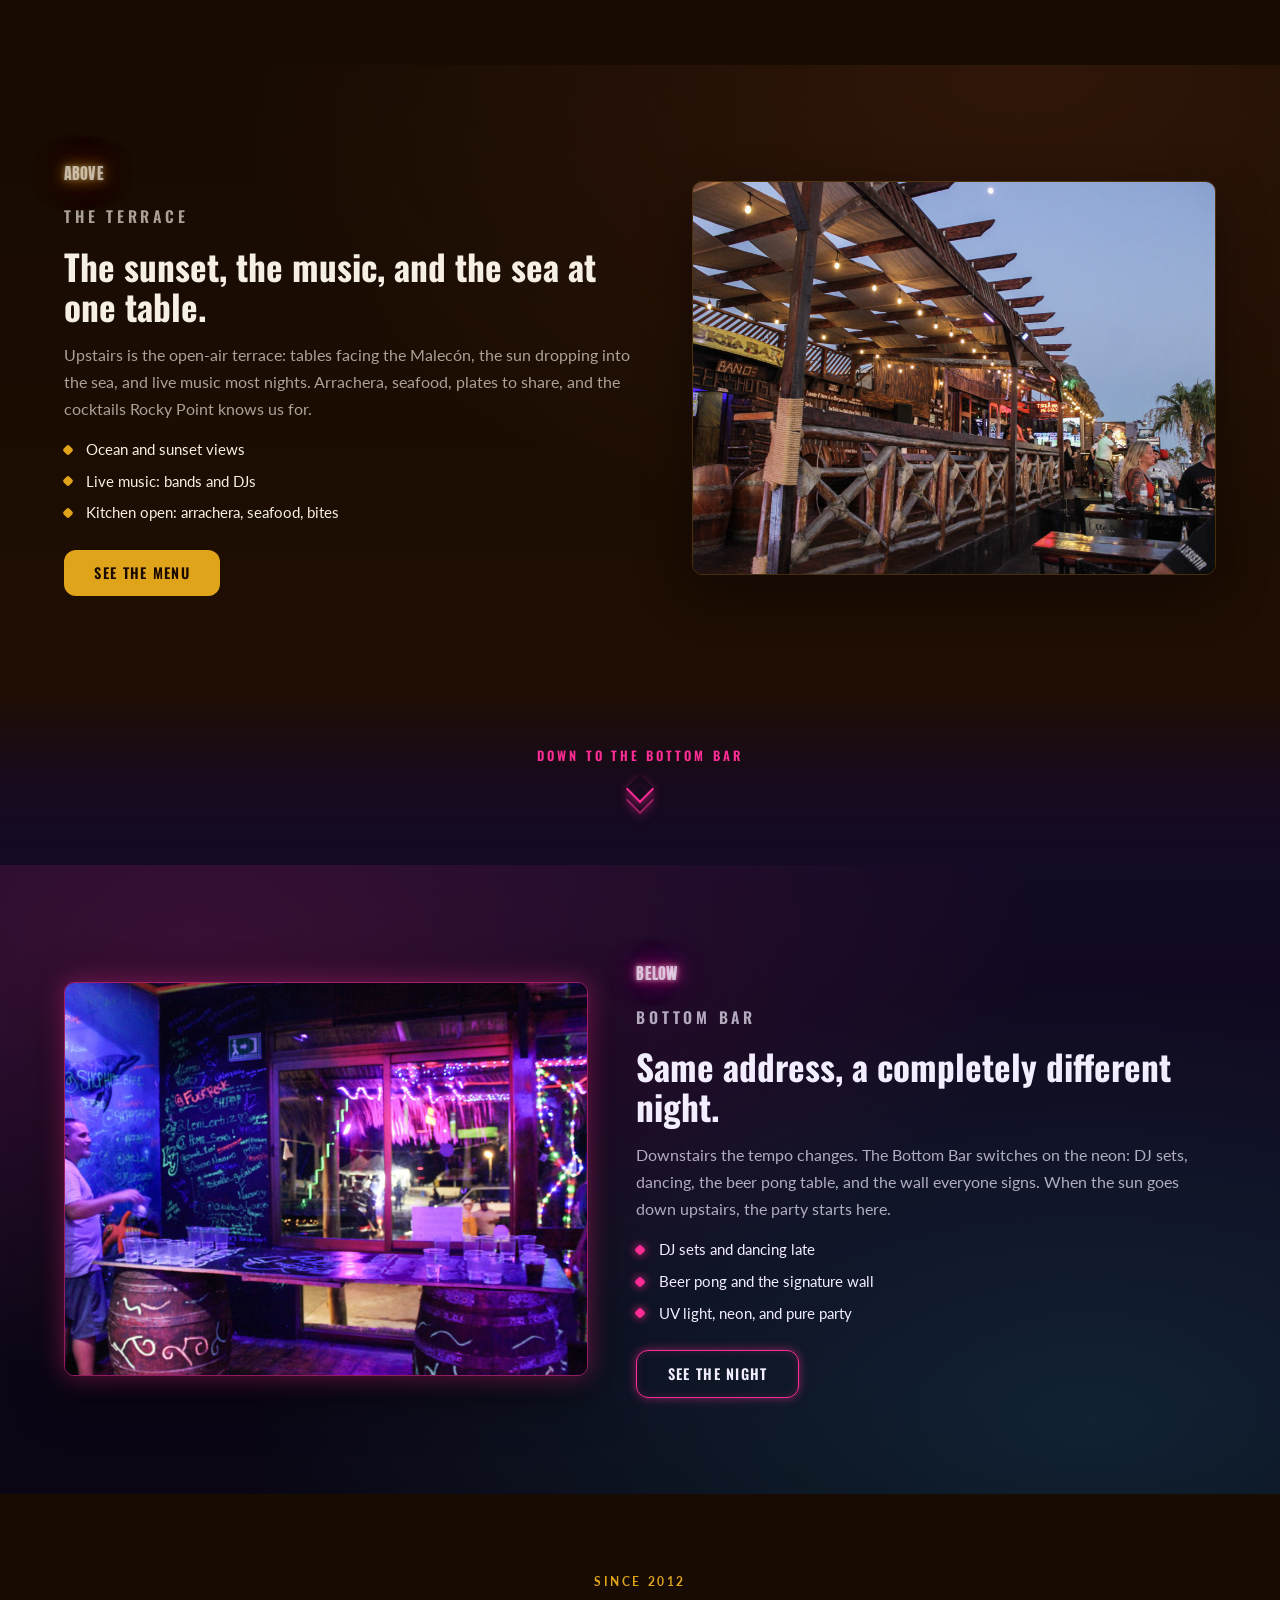
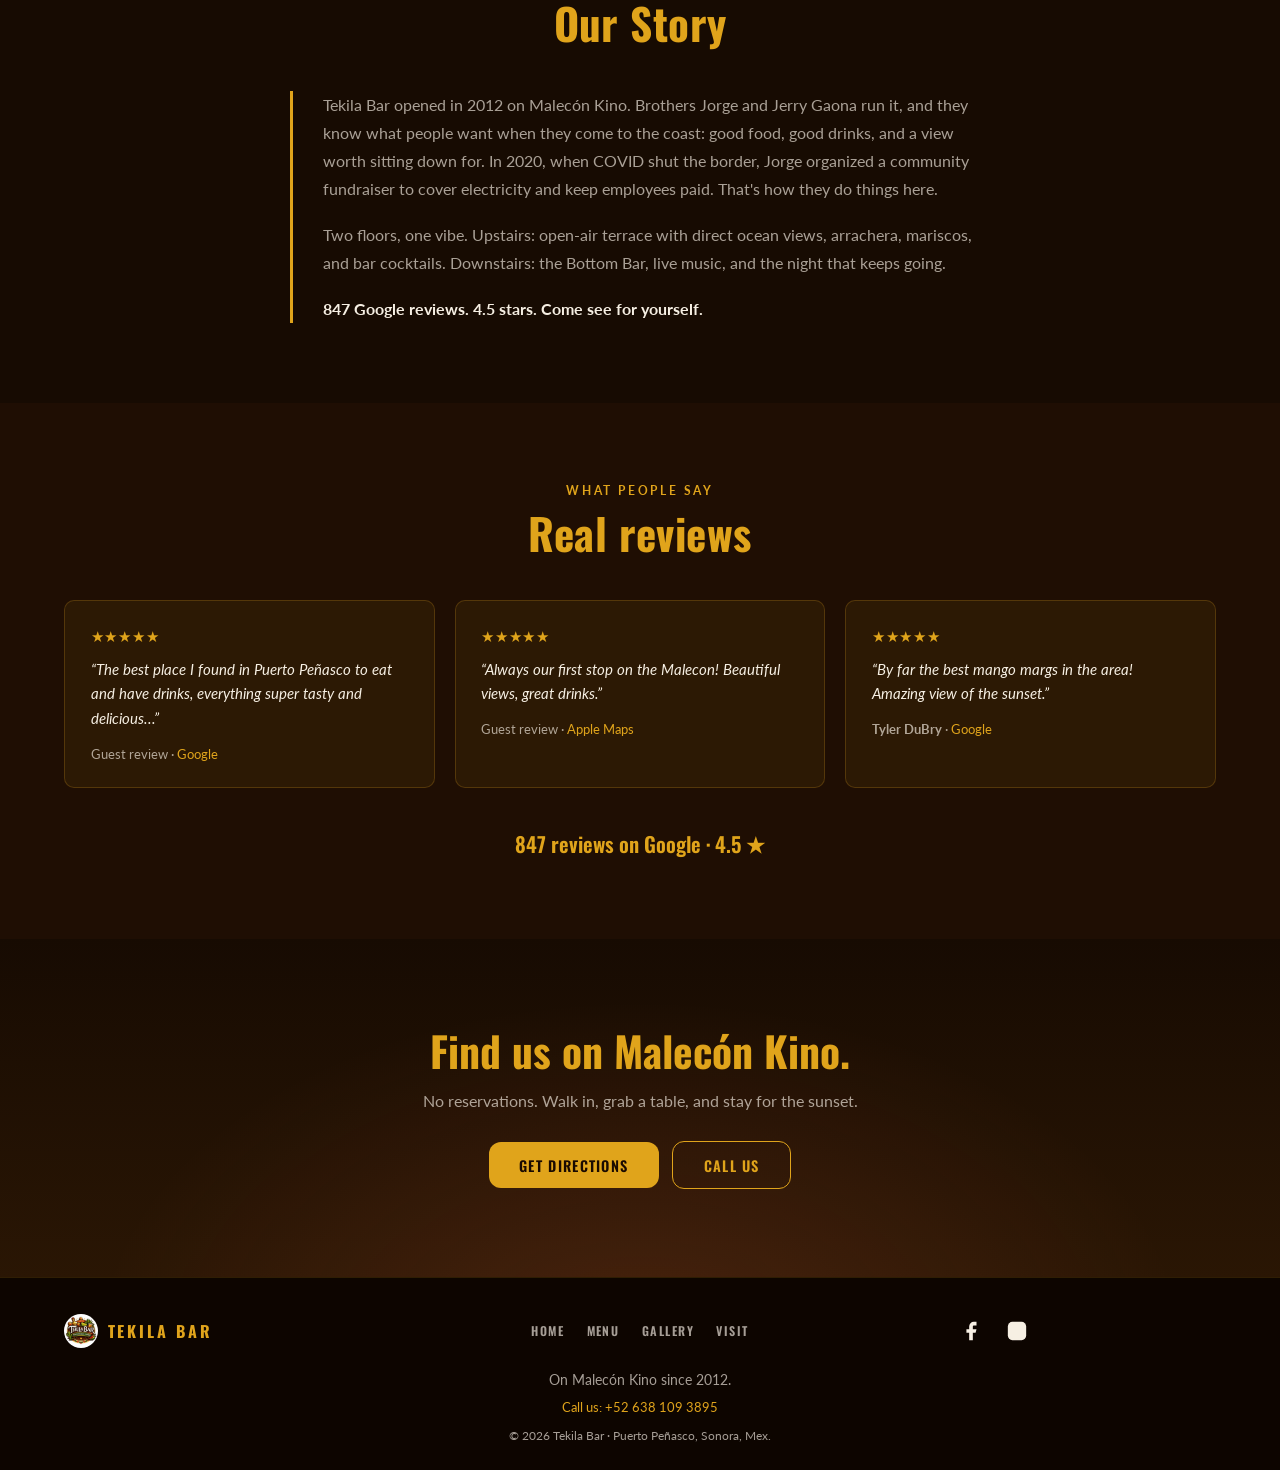
==== commit ca0197d0: "Separate guitarist photos in Live Music slideshow order Co-Authored-By: Claude Sonnet 4.6 <noreply@a" ====
--- a/index.html
+++ b/index.html
@@ -149,10 +149,10 @@
       <div class="highlight-card reveal">
         <div class="highlight-slideshow" aria-hidden="true">
           <img class="mslide" src="assets/mslide_1.jpg" alt="" />
+          <img class="mslide" src="assets/mslide_3.jpg" alt="" />
+          <img class="mslide" src="assets/mslide_5.jpg" alt="" />
           <img class="mslide" src="assets/mslide_2.jpg" alt="" />
-          <img class="mslide" src="assets/mslide_3.jpg" alt="" />
           <img class="mslide" src="assets/mslide_4.jpg" alt="" />
-          <img class="mslide" src="assets/mslide_5.jpg" alt="" />
         </div>
         <div class="highlight-icon" aria-hidden="true">
           <svg viewBox="0 0 24 24"><path d="M9 18V5l12-2v13"/><circle cx="6" cy="18" r="3"/><circle cx="18" cy="16" r="3"/></svg>
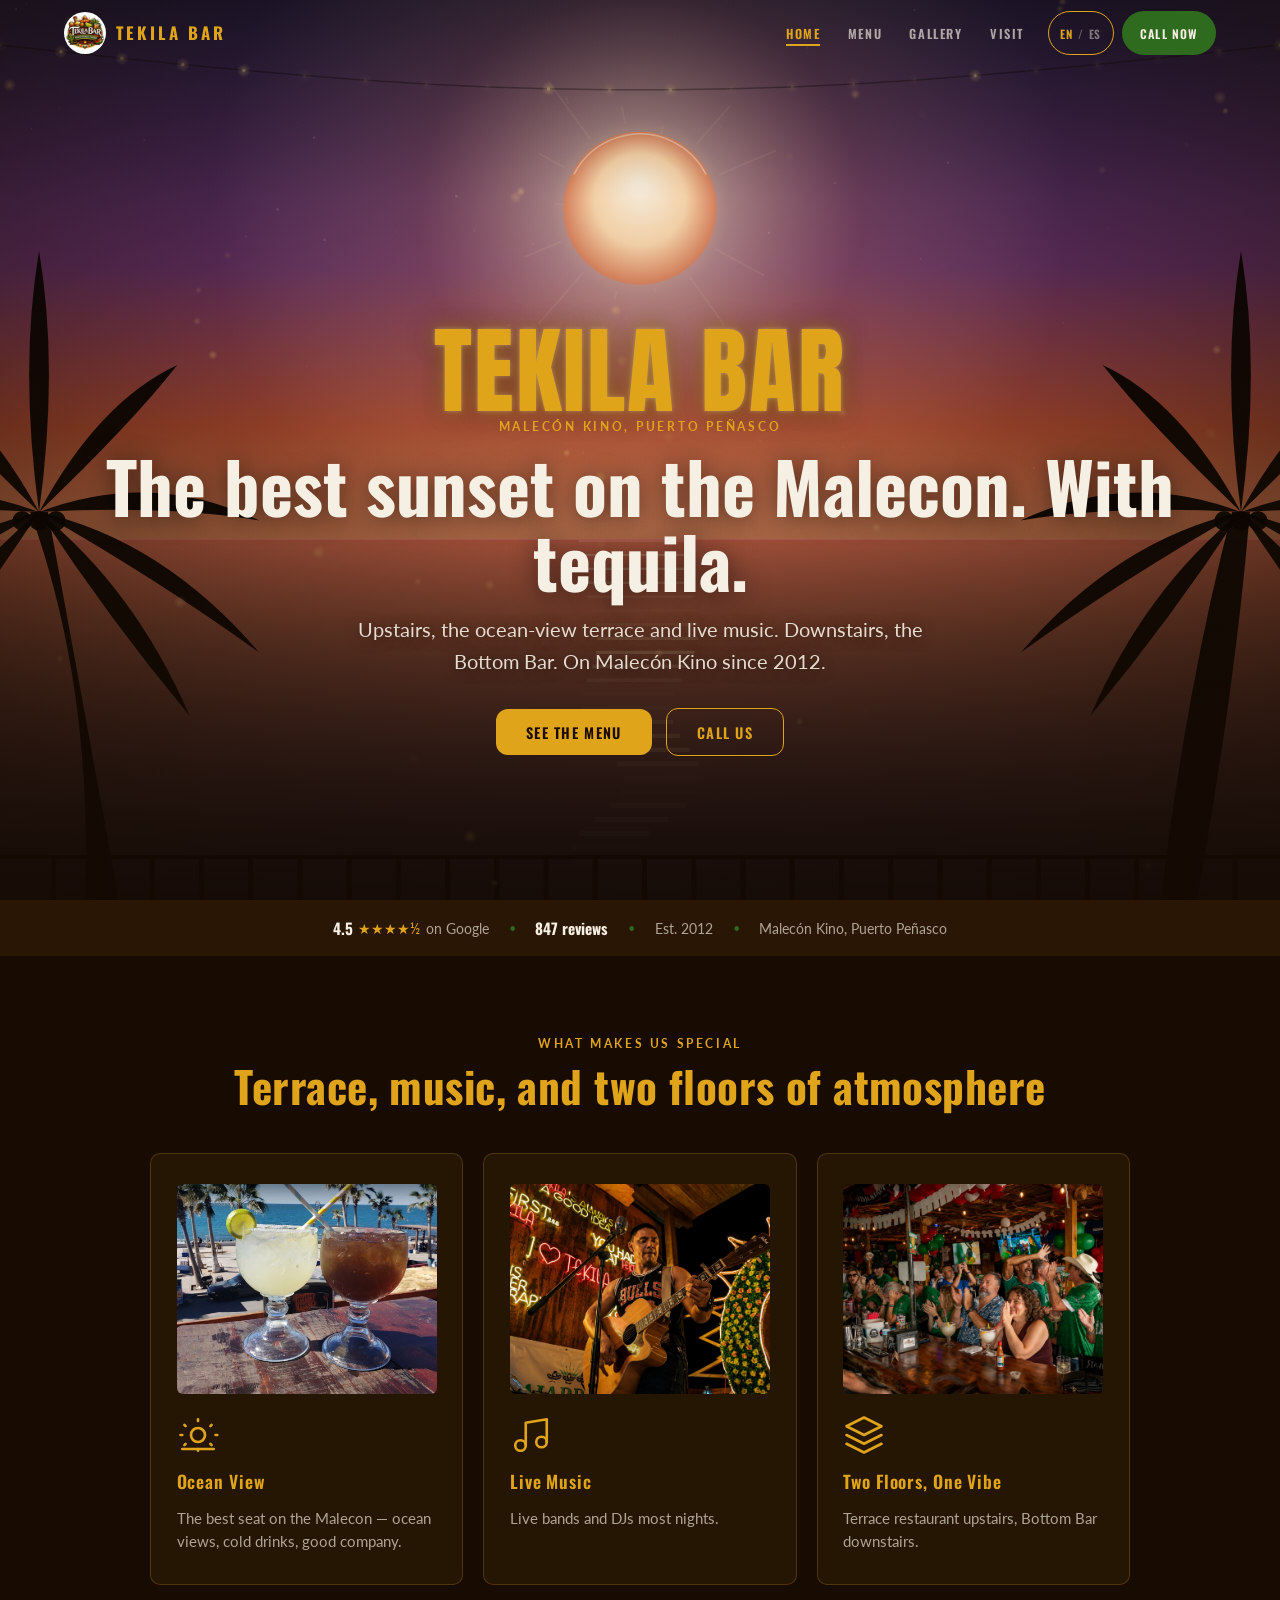
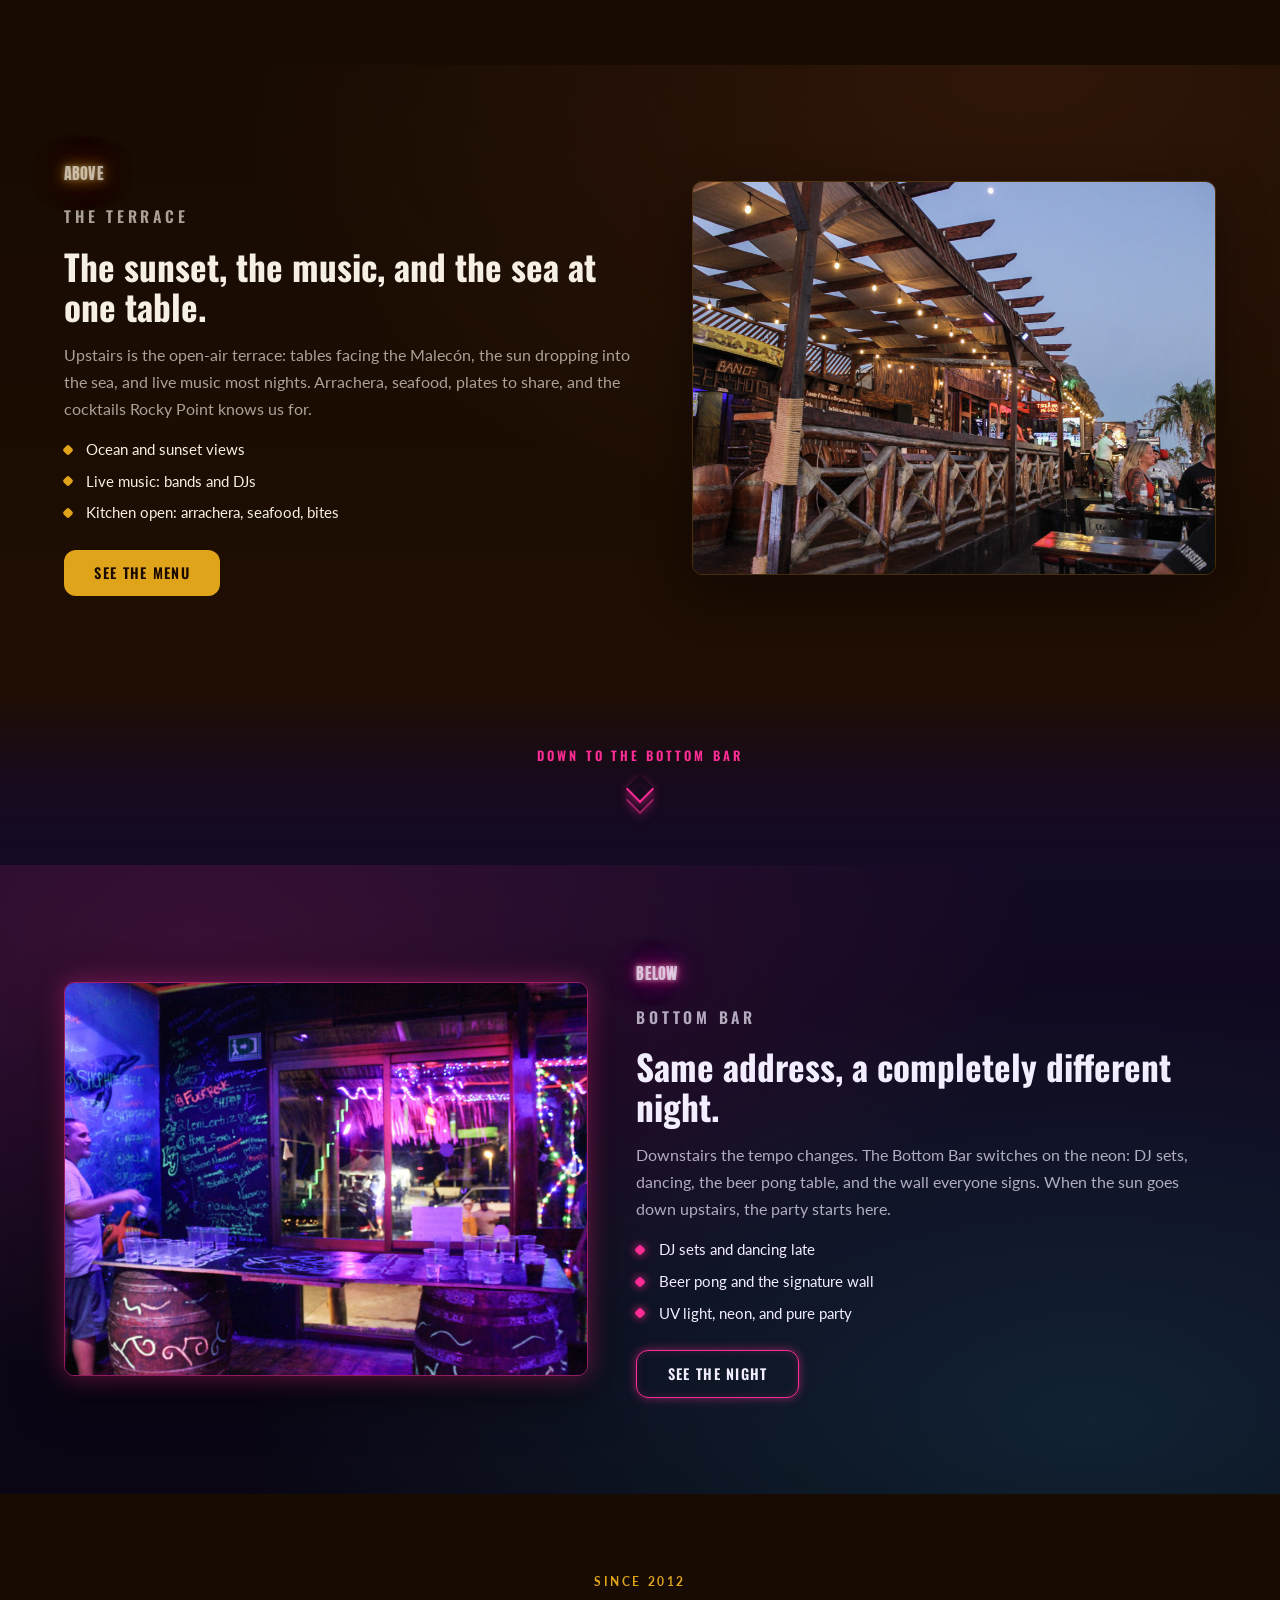
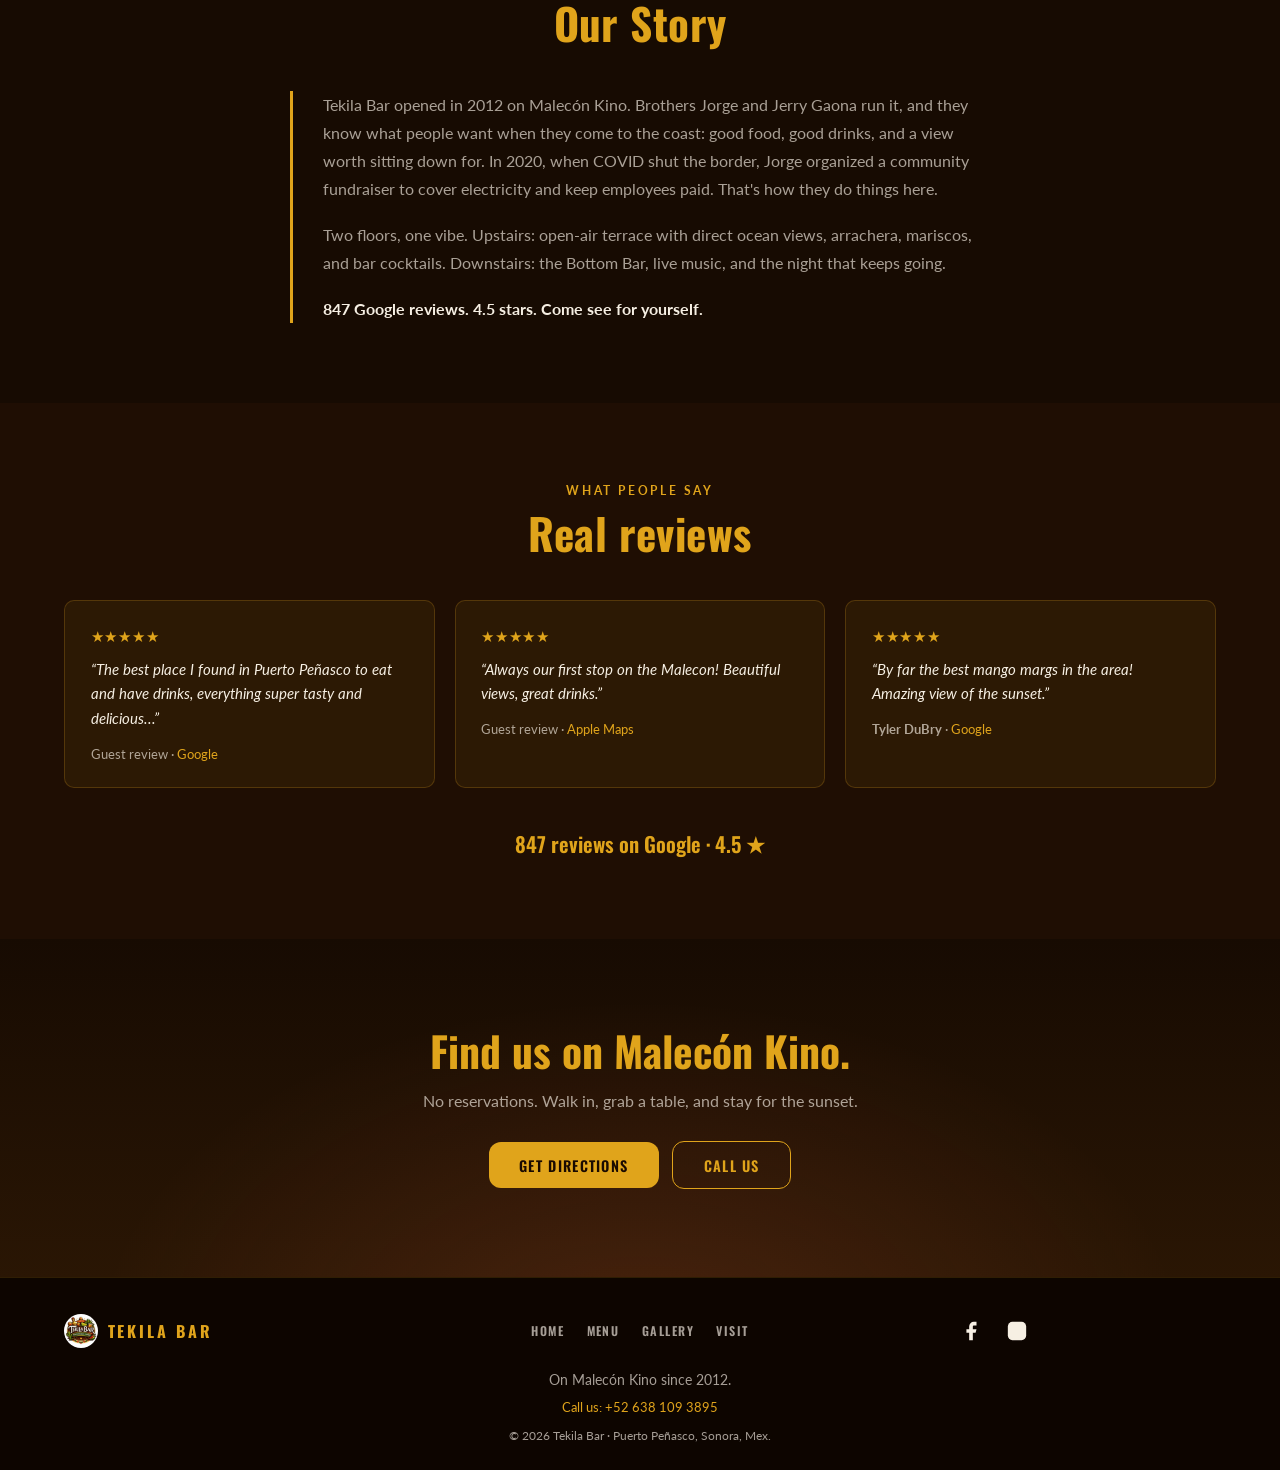
==== commit fdee71ed: "Add 5-image crossfade slideshow to Two Floors highlight card Co-Authored-By: Claude Sonnet 4.6 <nore" ====
--- a/index.html
+++ b/index.html
@@ -162,6 +162,13 @@
       </div>
 
       <div class="highlight-card reveal">
+        <div class="highlight-slideshow" aria-hidden="true">
+          <img class="fslide" src="assets/fslide_1.jpg" alt="" />
+          <img class="fslide" src="assets/fslide_2.jpg" alt="" />
+          <img class="fslide" src="assets/fslide_3.jpg" alt="" />
+          <img class="fslide" src="assets/fslide_4.jpg" alt="" />
+          <img class="fslide" src="assets/fslide_5.jpg" alt="" />
+        </div>
         <div class="highlight-icon" aria-hidden="true">
           <svg viewBox="0 0 24 24"><polygon points="12 2 2 7 12 12 22 7 12 2"/><polyline points="2 17 12 22 22 17"/><polyline points="2 12 12 17 22 12"/></svg>
         </div>
--- a/css/style.css
+++ b/css/style.css
@@ -677,6 +677,21 @@
 .mslide:nth-child(3) { animation-delay:  8s; }
 .mslide:nth-child(4) { animation-delay: 12s; }
 .mslide:nth-child(5) { animation-delay: 16s; }
+.fslide {
+  position: absolute;
+  inset: 0;
+  width: 100%;
+  height: 100%;
+  object-fit: cover;
+  object-position: center;
+  opacity: 0;
+  animation: hcycle 20s infinite;
+}
+.fslide:nth-child(1) { animation-delay:  0s; opacity: 1; }
+.fslide:nth-child(2) { animation-delay:  4s; }
+.fslide:nth-child(3) { animation-delay:  8s; }
+.fslide:nth-child(4) { animation-delay: 12s; }
+.fslide:nth-child(5) { animation-delay: 16s; }
 @keyframes hcycle {
   0%, 22%    { opacity: 1; }
   27%, 100%  { opacity: 0; }
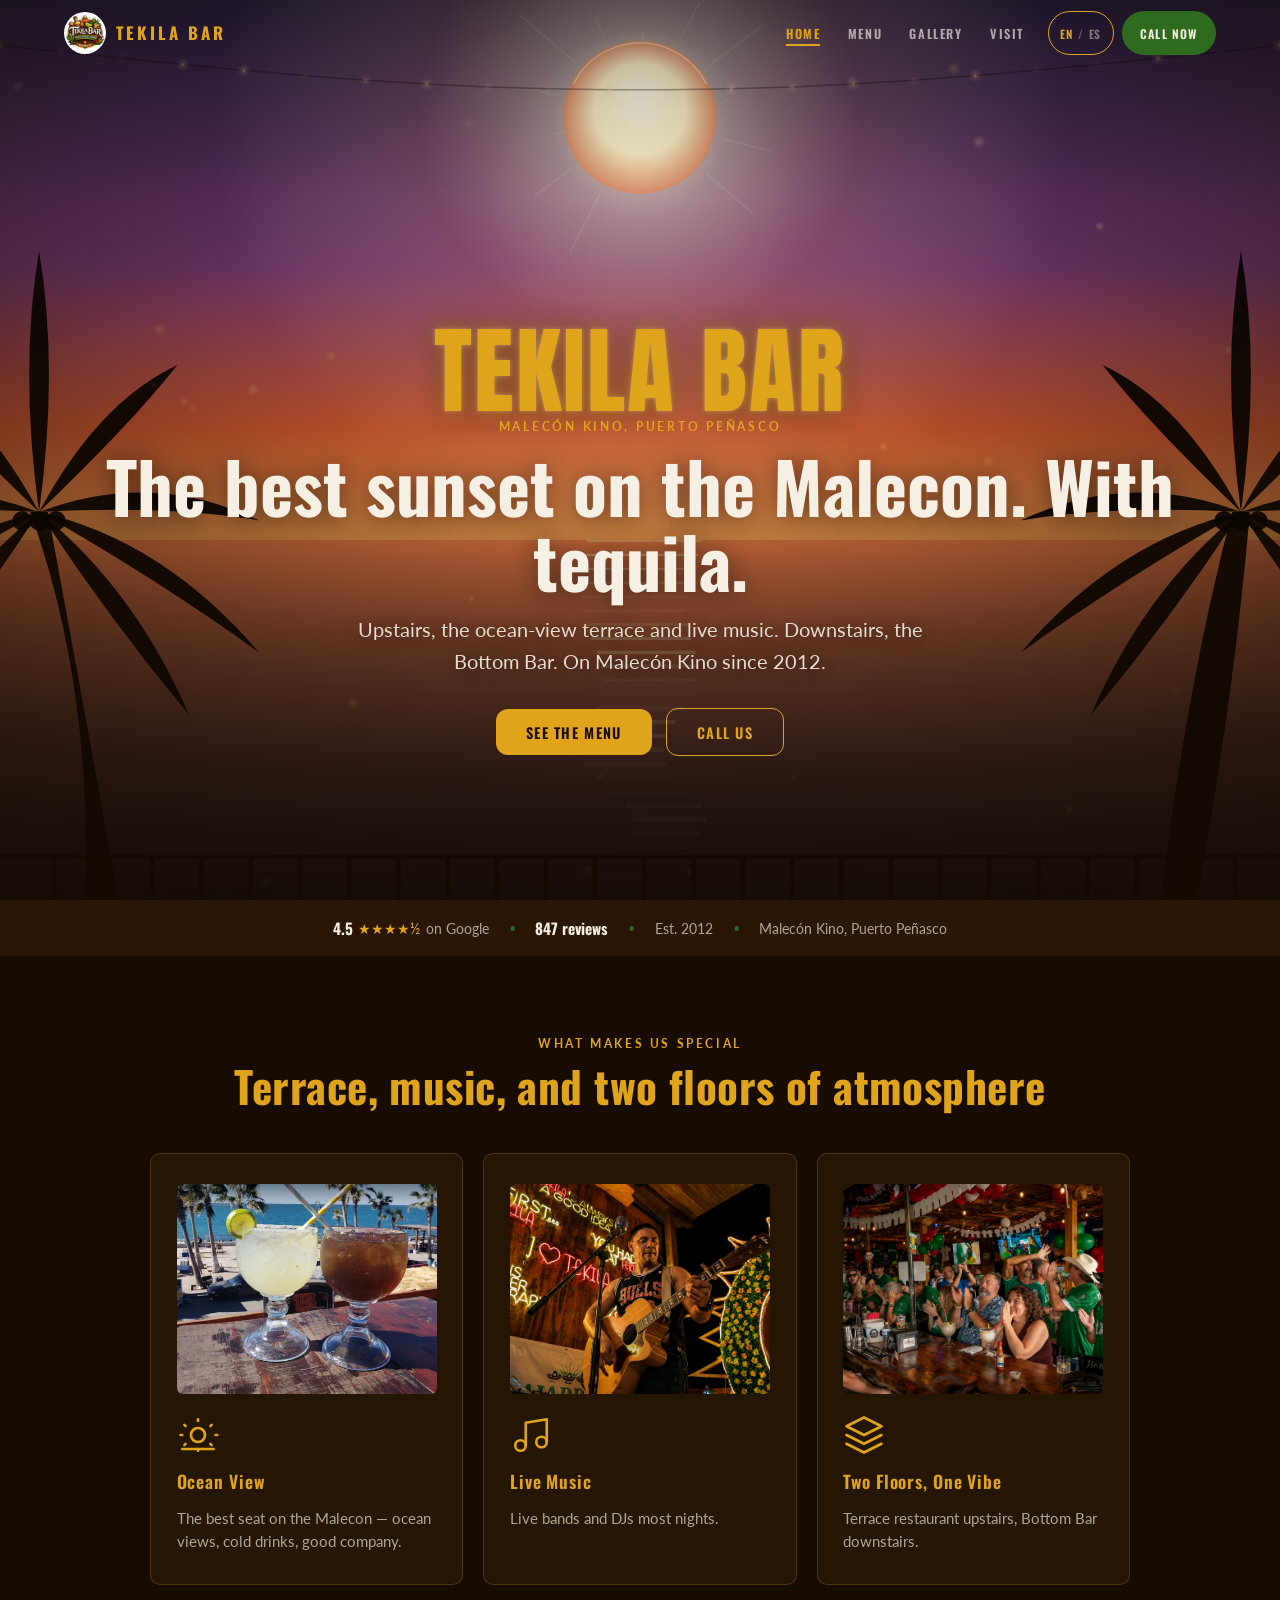
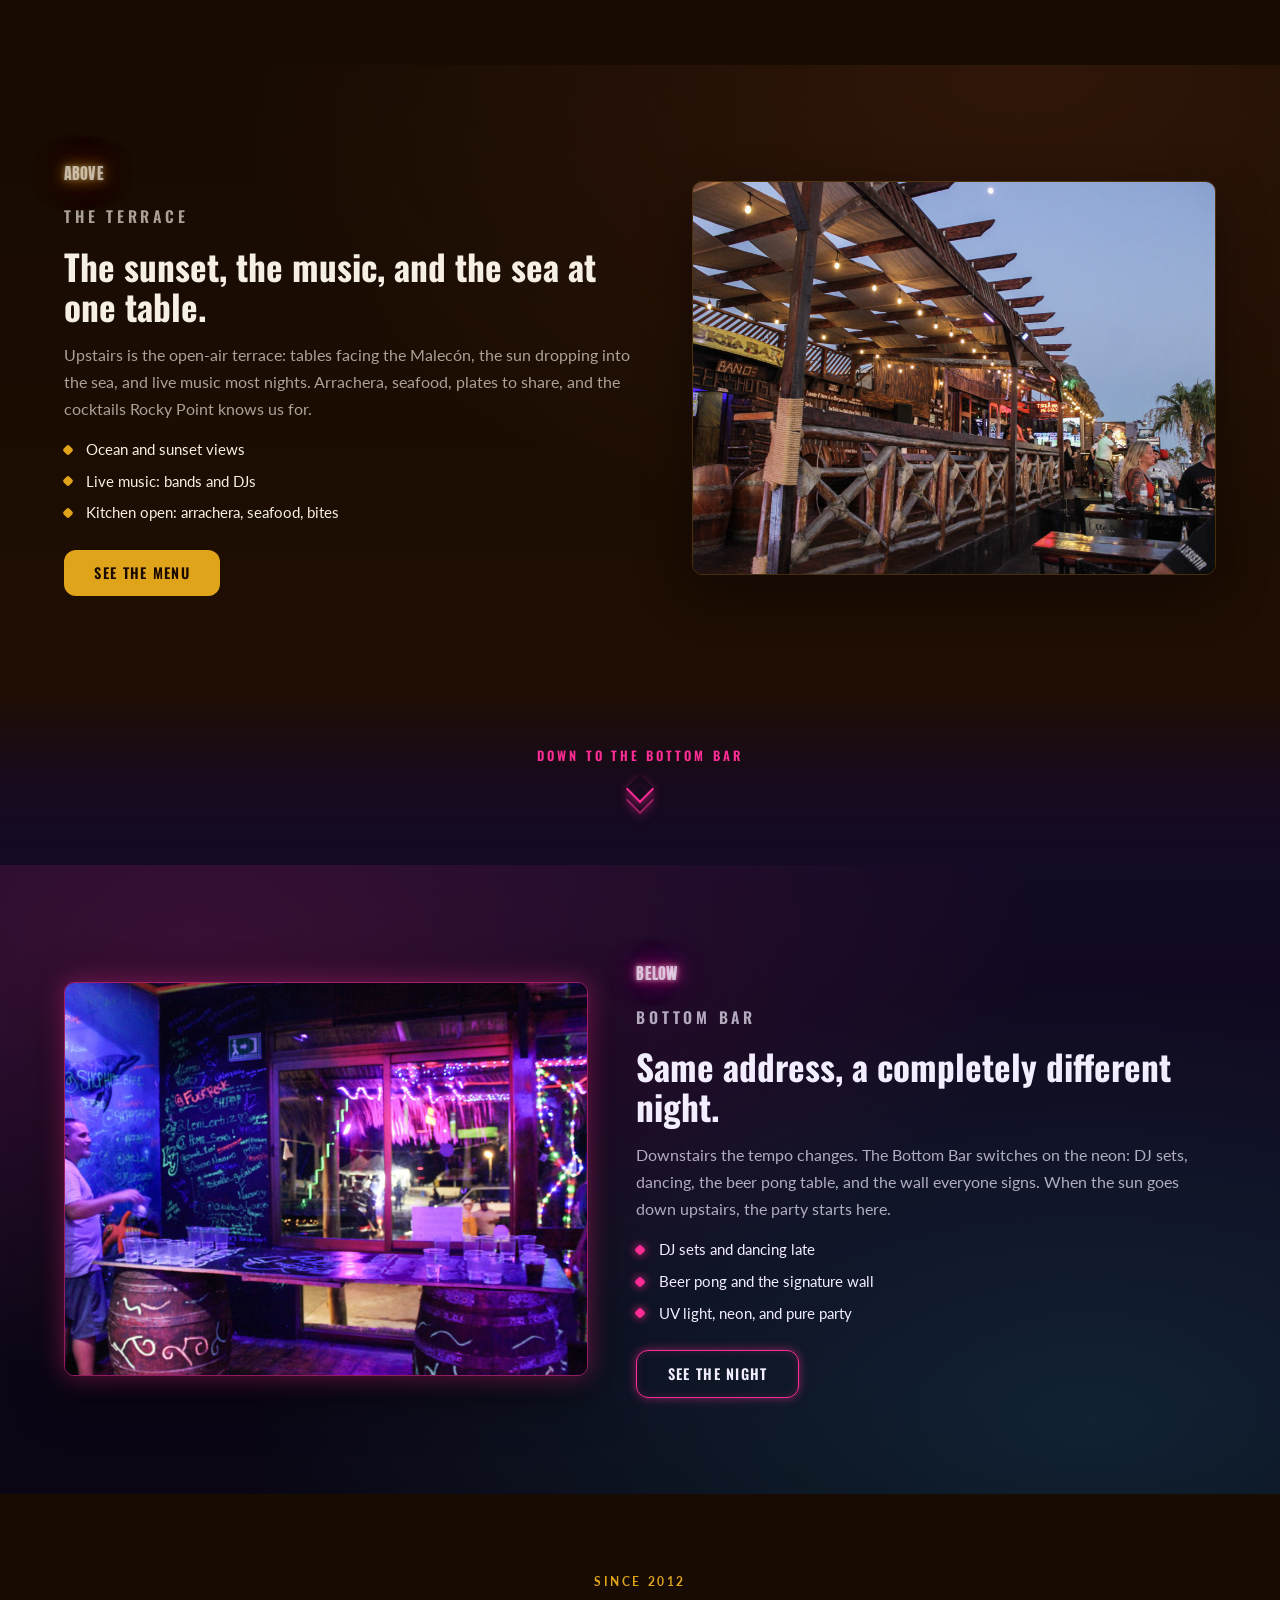
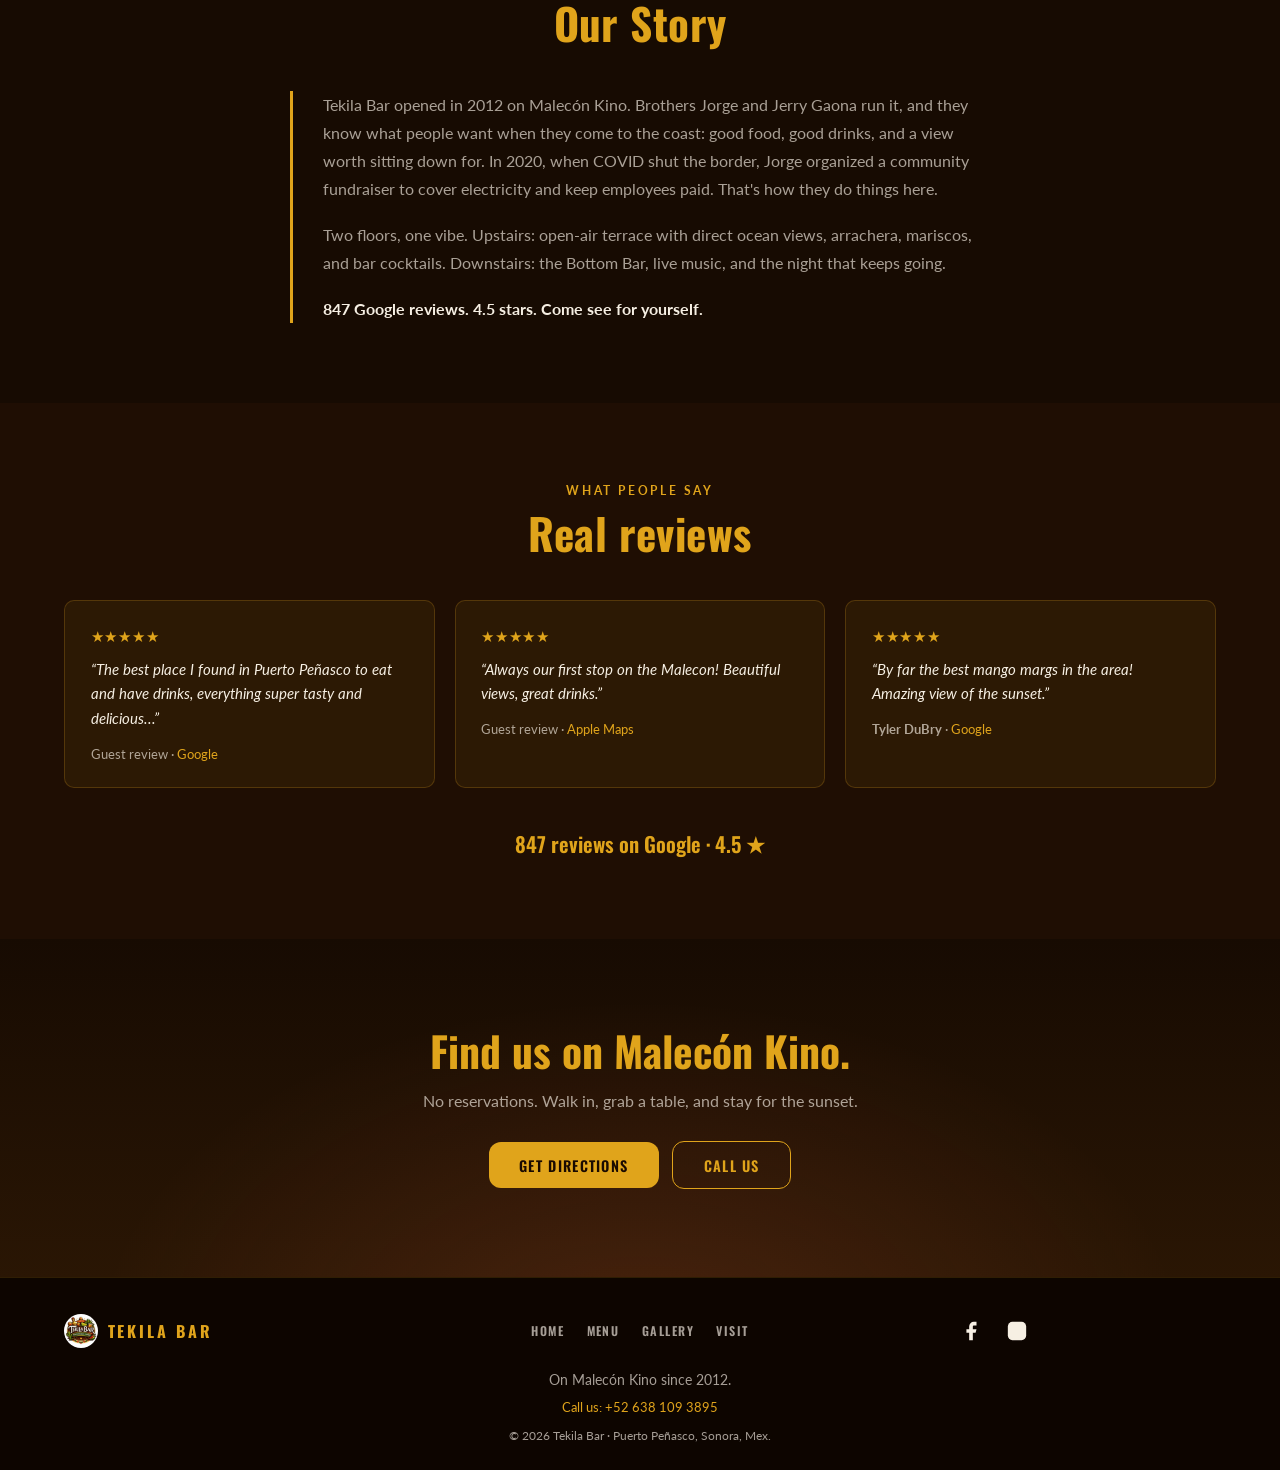
==== commit 6aae996b: "SEO + performance: JSON-LD schema, canonical tags, sitemap, robots.txt, minify CSS/JS, fix og:image" ====
--- a/index.html
+++ b/index.html
@@ -32,6 +32,50 @@
   <link href="https://fonts.googleapis.com/css2?family=Anton&family=Oswald:wght@400;500;600;700&family=Lato:wght@400;700&display=swap" rel="stylesheet" />
 
   <link rel="stylesheet" href="css/style.css" />
+
+  <link rel="canonical" href="https://neonframewebdev.github.io/tekila-bar-rocky-point/" />
+
+  <script type="application/ld+json">
+  {
+    "@context": "https://schema.org",
+    "@type": ["BarOrPub", "Restaurant"],
+    "name": "Tekila Bar",
+    "description": "Bar y restaurante en el Malecón Kino de Puerto Peñasco. Música en vivo, cócteles artesanales, mariscos frescos y ambiente de fiesta desde 2012.",
+    "url": "https://neonframewebdev.github.io/tekila-bar-rocky-point/",
+    "telephone": "+526381093895",
+    "address": {
+      "@type": "PostalAddress",
+      "streetAddress": "Malecón Kino 22-C",
+      "addressLocality": "Puerto Peñasco",
+      "addressRegion": "Sonora",
+      "postalCode": "83550",
+      "addressCountry": "MX"
+    },
+    "openingHoursSpecification": [
+      {
+        "@type": "OpeningHoursSpecification",
+        "dayOfWeek": ["Monday","Tuesday","Wednesday","Thursday","Sunday"],
+        "opens": "10:00",
+        "closes": "22:00"
+      },
+      {
+        "@type": "OpeningHoursSpecification",
+        "dayOfWeek": ["Friday","Saturday"],
+        "opens": "09:00",
+        "closes": "03:00"
+      }
+    ],
+    "servesCuisine": ["Mexican","Seafood","American"],
+    "priceRange": "$$",
+    "image": "https://neonframewebdev.github.io/tekila-bar-rocky-point/assets/gallery_hero.jpg",
+    "menu": "https://neonframewebdev.github.io/tekila-bar-rocky-point/menu.html",
+    "foundingDate": "2012",
+    "sameAs": [
+      "https://www.facebook.com/pages/Tekila-Bar-MX/1644637512487499",
+      "https://www.instagram.com/tekilabarmx"
+    ]
+  }
+  </script>
 </head>
 <body data-lang="es">
 
--- a/css/style.css
+++ b/css/style.css
@@ -1,1266 +1 @@
-/* ============================================================
-   TEKILA BAR -- Malecón Kino, Puerto Peñasco, Sonora MX
-   Multi-page spec site (Inicio / Carta / Galería / Visítanos)
-   Concept: ARRIBA / ABAJO -- warm golden terrace (primary)
-            vs. neon Bottom Bar (downstairs world, scoped).
-   Mobile-first: 320px baseline, scales to 1440px+.
-   iOS-safe: neon via layered text-shadow only (no blur
-            filters, no mix-blend, no mask).
-   ============================================================ */
-
-/* ── Reset & Base ─────────────────────────────────────────── */
-
-*, *::before, *::after {
-  box-sizing: border-box;
-  margin: 0;
-  padding: 0;
-}
-
-:root {
-  /* ── ARRIBA · warm palette (primary brand) ── */
-  --bg:          #170B02;   /* espresso night */
-  --bg-2:        #1F0E03;   /* one step warmer */
-  --bg-3:        #29150400; /* (unused placeholder) */
-  --bg-warm:     #20100400;
-  --bg-warmer:   #2A1604;   /* trust bar / warm wash */
-  --bg-footer:   #0D0500;
-
-  --gold:        #E0A41B;
-  --gold-bright: #F2BD3A;
-  --amber:       #B5571B;
-  --coral:       #E2633A;   /* sunset accent */
-  --green:       #2F6B1E;   /* agave / lime green */
-  --green-hi:    #3E8C28;
-
-  --text:        #F6EFE3;
-  --text-muted:  rgba(246, 239, 227, 0.66);
-  --gold-border: rgba(224, 164, 27, 0.22);
-  --gold-wash:   rgba(224, 164, 27, 0.07);
-
-  /* ── ABAJO · neon palette (Bottom Bar, scoped) ── */
-  --n-bg:        #0A0613;
-  --n-bg-2:      #130A24;
-  --n-magenta:   #FF2D95;
-  --n-cyan:      #36E2FF;
-  --n-violet:    #9B5CFF;
-  --n-lime:      #B6FF3C;
-  --n-text:      #F3EEFF;
-  --n-muted:     rgba(243, 238, 255, 0.7);
-
-  /* ── Typography ── */
-  --font-accent:  'Anton', sans-serif;     /* oversized impact: ARRIBA / ABAJO */
-  --font-display: 'Oswald', sans-serif;    /* headings, nav, buttons */
-  --font-body:    'Lato', sans-serif;      /* body copy */
-
-  /* ── Layout ── */
-  --edge:   clamp(1rem, 5vw, 4.5rem);
-  --radius: 10px;
-  --maxw:   1180px;
-  --nav-h:  64px;
-}
-
-html {
-  scroll-behavior: smooth;
-  font-size: 16px;
-  scroll-padding-top: var(--nav-h);
-}
-
-body {
-  font-family: var(--font-body);
-  background: var(--bg);
-  color: var(--text);
-  overflow-x: hidden;
-  -webkit-font-smoothing: antialiased;
-  text-rendering: optimizeLegibility;
-}
-
-img { display: block; max-width: 100%; height: auto; }
-a   { color: inherit; text-decoration: none; }
-
-/* ── Bilingual visibility ─────────────────────────────────── */
-body[data-lang="es"] [data-hide-es] { display: none !important; }
-body[data-lang="en"] [data-hide-en] { display: none !important; }
-
-/* ── Shared section primitives ────────────────────────────── */
-
-.section-header {
-  text-align: center;
-  margin-bottom: 2.75rem;
-}
-
-.section-label {
-  font-family: var(--font-body);
-  font-weight: 700;
-  font-size: 0.74rem;
-  color: var(--gold);
-  letter-spacing: 0.22em;
-  text-transform: uppercase;
-  margin-bottom: 0.6rem;
-}
-
-.section-title {
-  font-family: var(--font-display);
-  font-weight: 700;
-  font-size: clamp(1.7rem, 4.4vw, 2.7rem);
-  color: var(--gold);
-  line-height: 1.12;
-  letter-spacing: 0.01em;
-}
-
-.reveal {
-  opacity: 0;
-  transform: translateY(22px);
-  transition: opacity 0.6s ease-out, transform 0.6s ease-out;
-}
-.reveal.visible { opacity: 1; transform: translateY(0); }
-
-/* ── Focus visibility (keyboard) ──────────────────────────── */
-:focus-visible {
-  outline: 2px solid var(--gold);
-  outline-offset: 2px;
-  border-radius: 2px;
-}
-#abajo :focus-visible,
-#lightbox :focus-visible,
-#lightbox-close:focus-visible {
-  outline-color: var(--n-cyan);
-}
-
-/* ── Buttons ──────────────────────────────────────────────── */
-
-.btn-primary,
-.btn-secondary,
-.btn-neon {
-  display: inline-block;
-  font-family: var(--font-display);
-  font-weight: 600;
-  font-size: 0.9rem;
-  letter-spacing: 0.09em;
-  text-transform: uppercase;
-  border-radius: 12px;
-  padding: 0.78rem 1.9rem;
-  cursor: pointer;
-  transition: background 0.25s, color 0.25s, box-shadow 0.25s, transform 0.15s;
-  text-decoration: none;
-  border: none;
-}
-.btn-primary { color: #1A0A00; background: var(--gold); }
-.btn-primary:hover { background: var(--green); color: var(--text); transform: translateY(-2px); }
-
-.btn-secondary {
-  color: var(--gold);
-  background: transparent;
-  border: 1px solid var(--gold);
-}
-.btn-secondary:hover { background: rgba(224, 160, 27, 0.14); transform: translateY(-2px); }
-
-/* Neon button (Abajo only) */
-.btn-neon {
-  color: var(--n-text);
-  background: transparent;
-  border: 1.5px solid var(--n-magenta);
-  box-shadow: 0 0 10px rgba(255, 45, 149, 0.5), inset 0 0 8px rgba(255, 45, 149, 0.18);
-}
-.btn-neon:hover {
-  background: rgba(255, 45, 149, 0.14);
-  box-shadow: 0 0 18px rgba(255, 45, 149, 0.75), inset 0 0 12px rgba(255, 45, 149, 0.25);
-  transform: translateY(-2px);
-}
-
-/* ── Neon text helper (iOS-safe: layered text-shadow) ─────── */
-.neon-text {
-  color: #fff;
-  text-shadow:
-    0 0 4px rgba(255, 255, 255, 0.55),
-    0 0 11px rgba(255, 45, 149, 0.9),
-    0 0 26px rgba(255, 45, 149, 0.6),
-    0 0 44px rgba(155, 92, 255, 0.45);
-}
-.neon-text--cyan {
-  text-shadow:
-    0 0 4px rgba(255, 255, 255, 0.55),
-    0 0 11px rgba(54, 226, 255, 0.9),
-    0 0 26px rgba(54, 226, 255, 0.6),
-    0 0 44px rgba(54, 226, 255, 0.4);
-}
-
-/* ── Loader ───────────────────────────────────────────────── */
-
-#loader {
-  position: fixed;
-  inset: 0;
-  z-index: 9999;
-  background: var(--bg);
-  display: flex;
-  flex-direction: column;
-  align-items: center;
-  justify-content: center;
-  gap: 1.4rem;
-  transition: opacity 0.4s ease;
-}
-#loader.fade-out { opacity: 0; pointer-events: none; }
-
-.loader-logo {
-  width: 110px;
-  height: auto;
-  object-fit: contain;
-  border-radius: 50%;
-  opacity: 0;
-  animation: loaderFadeIn 0.5s ease forwards 0.1s;
-}
-.loader-bar-track {
-  width: 160px;
-  height: 2px;
-  background: rgba(224, 164, 27, 0.2);
-  border-radius: 2px;
-  overflow: hidden;
-  opacity: 0;
-  animation: loaderFadeIn 0.3s ease forwards 0.2s;
-}
-.loader-bar-fill {
-  height: 100%;
-  width: 0;
-  background: var(--gold);
-  animation: loaderFill 0.9s ease forwards 0.3s;
-}
-@keyframes loaderFadeIn { to { opacity: 1; } }
-@keyframes loaderFill   { to { width: 100%; } }
-
-/* ── Nav ──────────────────────────────────────────────────── */
-
-nav.site-nav {
-  position: fixed;
-  top: 0; left: 0; right: 0;
-  z-index: 100;
-  display: flex;
-  align-items: center;
-  justify-content: space-between;
-  padding: 0.7rem var(--edge);
-  min-height: var(--nav-h);
-  background: transparent;
-  transition: background 0.3s ease, box-shadow 0.3s ease;
-}
-nav.site-nav.scrolled {
-  background: rgba(23, 11, 2, 0.96);
-  box-shadow: 0 2px 22px rgba(0, 0, 0, 0.55);
-}
-
-.nav-logo {
-  display: flex;
-  align-items: center;
-  gap: 0.65rem;
-  flex-shrink: 0;
-}
-.nav-logo img {
-  height: 42px;
-  width: auto;
-  object-fit: contain;
-  border-radius: 50%;
-}
-.nav-logo-text {
-  font-family: var(--font-display);
-  font-weight: 700;
-  font-size: 1.05rem;
-  color: var(--gold);
-  letter-spacing: 0.18em;
-  text-transform: uppercase;
-  line-height: 1;
-}
-
-.nav-right { display: flex; align-items: center; gap: 0.5rem; }
-
-.nav-links {
-  display: none;
-  list-style: none;
-  align-items: center;
-  gap: 1.7rem;
-  margin-right: 1rem;
-}
-.nav-links a {
-  position: relative;
-  font-family: var(--font-display);
-  font-weight: 600;
-  font-size: 0.78rem;
-  letter-spacing: 0.13em;
-  text-transform: uppercase;
-  color: var(--text-muted);
-  transition: color 0.2s;
-  padding-bottom: 3px;
-}
-.nav-links a::after {
-  content: "";
-  position: absolute;
-  left: 0; bottom: 0;
-  width: 100%;
-  height: 2px;
-  background: var(--gold);
-  transform: scaleX(0);
-  transform-origin: left;
-  transition: transform 0.25s ease;
-}
-.nav-links a:hover { color: var(--gold); }
-.nav-links a:hover::after { transform: scaleX(1); }
-.nav-links a.is-active { color: var(--gold); }
-.nav-links a.is-active::after { transform: scaleX(1); }
-
-/* Language toggle */
-.lang-toggle {
-  display: inline-flex;
-  align-items: center;
-  gap: 0.3rem;
-  padding: 0.55rem 0.7rem;
-  background: transparent;
-  border: 1px solid var(--gold);
-  border-radius: 999px;
-  cursor: pointer;
-  font-family: var(--font-display);
-  font-size: 0.72rem;
-  font-weight: 600;
-  letter-spacing: 0.08em;
-  text-transform: uppercase;
-  color: var(--text);
-  transition: background 0.2s;
-  min-height: 44px;
-  min-width: 52px;
-  justify-content: center;
-}
-.lang-toggle:hover { background: rgba(224, 164, 27, 0.12); }
-.lang-toggle .lt-en,
-.lang-toggle .lt-es { opacity: 0.45; transition: opacity 0.15s, color 0.15s; }
-.lang-toggle[data-current="en"] .lt-en { opacity: 1; color: var(--gold); }
-.lang-toggle[data-current="es"] .lt-es { opacity: 1; color: var(--gold); }
-.lang-toggle .lt-sep { opacity: 0.35; }
-
-/* CTA pill */
-.nav-cta {
-  display: none;
-  font-family: var(--font-display);
-  font-weight: 600;
-  font-size: 0.75rem;
-  letter-spacing: 0.1em;
-  text-transform: uppercase;
-  color: var(--text);
-  background: var(--green);
-  border-radius: 999px;
-  padding: 0.55rem 1.15rem;
-  min-height: 44px;
-  display: none;
-  align-items: center;
-  transition: background 0.25s, transform 0.15s;
-  white-space: nowrap;
-}
-.nav-cta:hover { background: var(--green-hi); transform: translateY(-1px); }
-
-/* Hamburger */
-.nav-hamburger {
-  display: flex;
-  flex-direction: column;
-  justify-content: center;
-  gap: 5px;
-  width: 2.6rem;
-  height: 2.6rem;
-  background: none;
-  border: none;
-  cursor: pointer;
-  padding: 0;
-  flex-shrink: 0;
-}
-.nav-hamburger span {
-  display: block;
-  width: 26px;
-  height: 2px;
-  margin: 0 auto;
-  background: var(--text);
-  border-radius: 2px;
-  transition: transform 0.3s ease, opacity 0.3s ease;
-}
-.nav-hamburger.open span:nth-child(1) { transform: translateY(7px) rotate(45deg); }
-.nav-hamburger.open span:nth-child(2) { opacity: 0; transform: scaleX(0); }
-.nav-hamburger.open span:nth-child(3) { transform: translateY(-7px) rotate(-45deg); }
-
-/* Mobile drawer */
-.nav-drawer {
-  position: fixed;
-  inset: 0;
-  background: rgba(23, 11, 2, 0.985);
-  display: flex;
-  flex-direction: column;
-  align-items: center;
-  justify-content: center;
-  gap: 1.9rem;
-  z-index: 99;
-  transform: translateX(100%);
-  transition: transform 0.35s ease;
-}
-.nav-drawer.open { transform: translateX(0); }
-.nav-drawer a {
-  font-family: var(--font-display);
-  font-weight: 600;
-  font-size: 1.5rem;
-  letter-spacing: 0.16em;
-  text-transform: uppercase;
-  color: var(--text);
-  transition: color 0.2s;
-}
-.nav-drawer a:hover,
-.nav-drawer a.is-active { color: var(--gold); }
-.nav-drawer .drawer-cta {
-  background: var(--green);
-  border-radius: 999px;
-  padding: 0.75rem 2.1rem;
-  color: var(--text);
-  margin-top: 0.6rem;
-}
-
-/* ── Hero (home) ──────────────────────────────────────────── */
-
-#hero {
-  position: relative;
-  width: 100%;
-  height: 100svh;
-  min-height: 600px;
-  overflow: hidden;
-  /* Static sunset fallback shown before/under the animated canvas. */
-  background: linear-gradient(180deg,
-    #1e1442 0%, #6e3a82 40%, #d65a2c 58%, #ffb056 60%,
-    #14224e 60%, #060c20 100%);
-}
-.hero-canvas {
-  position: absolute;
-  inset: 0;
-  width: 100%;
-  height: 100%;
-  display: block;
-}
-.hero-overlay {
-  position: absolute;
-  inset: 0;
-  background:
-    radial-gradient(ellipse at 50% 8%, transparent 0%, rgba(23, 11, 2, 0.18) 42%, rgba(23, 11, 2, 0.66) 100%),
-    linear-gradient(180deg, rgba(23,11,2,0.35) 0%, transparent 22%, transparent 55%, rgba(23,11,2,0.78) 100%);
-}
-.hero-content {
-  position: absolute;
-  bottom: 16%;
-  left: 0; right: 0;
-  padding: 0 var(--edge);
-  text-align: center;
-}
-.hero-kicker {
-  font-family: var(--font-accent);
-  font-weight: 400;
-  font-size: clamp(2.5rem, 11vw, 6rem);
-  line-height: 0.88;
-  letter-spacing: 0.02em;
-  text-transform: uppercase;
-  color: var(--gold);
-  text-shadow:
-    0 0 4px rgba(246, 239, 227, 0.3),
-    0 0 18px rgba(224, 164, 27, 0.55),
-    0 2px 26px rgba(0, 0, 0, 0.5);
-  margin-bottom: 0.35rem;
-}
-.hero-eyebrow {
-  font-family: var(--font-body);
-  font-weight: 700;
-  font-size: 0.78rem;
-  color: var(--gold);
-  letter-spacing: 0.22em;
-  text-transform: uppercase;
-  margin-bottom: 0.85rem;
-}
-.hero-h1 {
-  font-family: var(--font-display);
-  font-weight: 700;
-  font-size: clamp(2rem, 7vw, 4.4rem);
-  color: var(--text);
-  line-height: 1.07;
-  margin-bottom: 1rem;
-  text-shadow: 0 2px 24px rgba(0, 0, 0, 0.5);
-}
-.hero-sub {
-  font-family: var(--font-body);
-  font-weight: 400;
-  font-size: clamp(0.98rem, 2.2vw, 1.28rem);
-  color: rgba(246, 239, 227, 0.9);
-  max-width: 620px;
-  margin: 0 auto 1.9rem;
-  line-height: 1.55;
-  text-shadow: 0 1px 14px rgba(0, 0, 0, 0.5);
-}
-.hero-ctas {
-  display: flex;
-  flex-direction: column;
-  align-items: center;
-  gap: 0.85rem;
-}
-.hero-scroll-cue {
-  position: absolute;
-  bottom: 4.5%;
-  left: 50%;
-  width: 22px;
-  height: 22px;
-  border-right: 2px solid var(--gold);
-  border-bottom: 2px solid var(--gold);
-  transform: translateX(-50%) rotate(45deg);
-  animation: heroBounce 1.4s ease-in-out infinite;
-  opacity: 0.85;
-  transition: opacity 0.4s;
-}
-.hero-scroll-cue.hidden { opacity: 0; pointer-events: none; }
-@keyframes heroBounce {
-  0%, 100% { transform: translateX(-50%) rotate(45deg) translateY(0); }
-  50%      { transform: translateX(-50%) rotate(45deg) translateY(6px); }
-}
-
-/* ── Page hero (inner pages) ──────────────────────────────── */
-
-.page-hero {
-  position: relative;
-  width: 100%;
-  min-height: 52vh;
-  display: flex;
-  align-items: flex-end;
-  overflow: hidden;
-  padding-bottom: clamp(2rem, 6vh, 4rem);
-}
-.page-hero-img {
-  position: absolute;
-  inset: 0;
-  width: 100%;
-  height: 100%;
-  object-fit: cover;
-  object-position: center 45%;
-}
-.page-hero-overlay {
-  position: absolute;
-  inset: 0;
-  background: linear-gradient(180deg, rgba(23,11,2,0.55) 0%, rgba(23,11,2,0.35) 40%, rgba(23,11,2,0.85) 100%);
-}
-.page-hero-inner {
-  position: relative;
-  width: 100%;
-  max-width: var(--maxw);
-  margin: 0 auto;
-  padding: 0 var(--edge);
-  text-align: center;
-}
-.page-hero-eyebrow {
-  font-family: var(--font-body);
-  font-weight: 700;
-  font-size: 0.74rem;
-  color: var(--gold);
-  letter-spacing: 0.22em;
-  text-transform: uppercase;
-  margin-bottom: 0.7rem;
-}
-.page-hero-title {
-  font-family: var(--font-accent);
-  font-weight: 400;
-  font-size: clamp(2.6rem, 9vw, 5.5rem);
-  line-height: 0.95;
-  color: var(--text);
-  letter-spacing: 0.01em;
-  text-transform: uppercase;
-  text-shadow: 0 3px 26px rgba(0, 0, 0, 0.55);
-}
-.page-hero-sub {
-  font-family: var(--font-body);
-  font-size: clamp(0.98rem, 2vw, 1.2rem);
-  color: rgba(246, 239, 227, 0.88);
-  max-width: 560px;
-  margin: 1rem auto 0;
-  line-height: 1.55;
-}
-
-/* ── Trust Bar ────────────────────────────────────────────── */
-
-#trust-bar {
-  background: var(--bg-warmer);
-  padding: 0.9rem var(--edge);
-  min-height: 56px;
-  display: flex;
-  align-items: center;
-  justify-content: center;
-  flex-wrap: wrap;
-  gap: 0.5rem 1.3rem;
-  text-align: center;
-}
-.trust-item {
-  font-family: var(--font-body);
-  font-size: 0.86rem;
-  color: var(--text-muted);
-  white-space: nowrap;
-  display: inline-flex;
-  align-items: center;
-  gap: 0.35rem;
-}
-.trust-item strong {
-  font-family: var(--font-display);
-  font-weight: 700;
-  color: var(--text);
-  font-size: 0.96rem;
-}
-.trust-stars { color: var(--gold); }
-.trust-dot { color: var(--green); font-size: 0.55rem; }
-
-/* ── Highlights ───────────────────────────────────────────── */
-
-#highlights {
-  background: var(--bg);
-  padding: clamp(3rem, 7vw, 5rem) var(--edge);
-}
-.highlights-grid {
-  display: grid;
-  grid-template-columns: 1fr;
-  gap: 1.25rem;
-  max-width: 980px;
-  margin: 0 auto;
-}
-.highlight-card {
-  background: var(--gold-wash);
-  border: 1px solid var(--gold-border);
-  border-radius: var(--radius);
-  padding: 1.9rem 1.6rem;
-  display: flex;
-  flex-direction: column;
-  align-items: flex-start;
-  gap: 0.8rem;
-  transition: transform 0.3s ease, border-color 0.3s ease;
-}
-.highlight-card:hover { transform: translateY(-4px); border-color: rgba(224,164,27,0.4); }
-.highlight-icon { width: 42px; height: 42px; flex-shrink: 0; }
-.highlight-icon svg {
-  width: 42px; height: 42px;
-  stroke: var(--gold);
-  fill: none;
-  stroke-width: 1.5;
-  stroke-linecap: round;
-  stroke-linejoin: round;
-}
-.highlight-slideshow {
-  position: relative;
-  width: 100%;
-  height: 210px;
-  border-radius: 6px;
-  overflow: hidden;
-  margin-bottom: 0.4rem;
-  flex-shrink: 0;
-}
-.highlight-slide {
-  position: absolute;
-  inset: 0;
-  width: 100%;
-  height: 100%;
-  object-fit: cover;
-  object-position: center;
-  opacity: 0;
-  animation: hcycle 20s infinite;
-}
-.highlight-slide:nth-child(1) { animation-delay:  0s; opacity: 1; }
-.highlight-slide:nth-child(2) { animation-delay:  4s; }
-.highlight-slide:nth-child(3) { animation-delay:  8s; }
-.highlight-slide:nth-child(4) { animation-delay: 12s; }
-.highlight-slide:nth-child(5) { animation-delay: 16s; }
-.mslide {
-  position: absolute;
-  inset: 0;
-  width: 100%;
-  height: 100%;
-  object-fit: cover;
-  object-position: center;
-  opacity: 0;
-  animation: hcycle 20s infinite;
-}
-.mslide:nth-child(1) { animation-delay:  0s; opacity: 1; }
-.mslide:nth-child(2) { animation-delay:  4s; }
-.mslide:nth-child(3) { animation-delay:  8s; }
-.mslide:nth-child(4) { animation-delay: 12s; }
-.mslide:nth-child(5) { animation-delay: 16s; }
-.fslide {
-  position: absolute;
-  inset: 0;
-  width: 100%;
-  height: 100%;
-  object-fit: cover;
-  object-position: center;
-  opacity: 0;
-  animation: hcycle 20s infinite;
-}
-.fslide:nth-child(1) { animation-delay:  0s; opacity: 1; }
-.fslide:nth-child(2) { animation-delay:  4s; }
-.fslide:nth-child(3) { animation-delay:  8s; }
-.fslide:nth-child(4) { animation-delay: 12s; }
-.fslide:nth-child(5) { animation-delay: 16s; }
-@keyframes hcycle {
-  0%, 22%    { opacity: 1; }
-  27%, 100%  { opacity: 0; }
-}
-.highlight-title {
-  font-family: var(--font-display);
-  font-weight: 600;
-  font-size: 1.1rem;
-  color: var(--gold);
-  letter-spacing: 0.05em;
-}
-.highlight-body {
-  font-size: 0.93rem;
-  color: var(--text-muted);
-  line-height: 1.55;
-}
-
-/* ── Floor sections (Arriba / Abajo duality) ──────────────── */
-
-.floor {
-  padding: clamp(3.5rem, 8vw, 6rem) var(--edge);
-  /* No overflow:hidden here -- .floor-media self-clips its hover zoom, and
-     leaving this visible lets the large warm/neon floor-tag glow breathe
-     past the --edge padding on narrow phones instead of being clipped. */
-}
-.floor-inner {
-  max-width: var(--maxw);
-  margin: 0 auto;
-  display: grid;
-  grid-template-columns: 1fr;
-  gap: 2rem;
-  align-items: center;
-}
-.floor-tag {
-  font-family: var(--font-accent);
-  font-weight: 400;
-  font-size: clamp(3rem, 13vw, 7rem);
-  line-height: 0.85;
-  text-transform: uppercase;
-  letter-spacing: 0.01em;
-  margin-bottom: 0.4rem;
-}
-.floor-kicker {
-  font-family: var(--font-display);
-  font-weight: 600;
-  font-size: 0.8rem;
-  letter-spacing: 0.24em;
-  text-transform: uppercase;
-  margin-bottom: 1.1rem;
-}
-.floor-copy h2 {
-  font-family: var(--font-display);
-  font-weight: 700;
-  font-size: clamp(1.5rem, 3.6vw, 2.2rem);
-  line-height: 1.14;
-  margin-bottom: 1rem;
-}
-.floor-copy p {
-  font-size: 0.98rem;
-  line-height: 1.7;
-  margin-bottom: 1rem;
-}
-.floor-list {
-  list-style: none;
-  display: flex;
-  flex-direction: column;
-  gap: 0.55rem;
-  margin: 0 0 1.6rem;
-}
-.floor-list li {
-  position: relative;
-  padding-left: 1.4rem;
-  font-size: 0.95rem;
-  line-height: 1.5;
-}
-.floor-list li::before {
-  content: "";
-  position: absolute;
-  left: 0; top: 0.5em;
-  width: 8px; height: 8px;
-  border-radius: 2px;
-  transform: rotate(45deg);
-}
-.floor-media {
-  position: relative;
-  border-radius: var(--radius);
-  overflow: hidden;
-}
-.floor-media img {
-  width: 100%;
-  height: 100%;
-  object-fit: cover;
-  aspect-ratio: 4 / 3;
-  transition: transform 0.6s ease;
-}
-.floor:hover .floor-media img { transform: scale(1.04); }
-
-/* Arriba (warm) */
-.floor--arriba {
-  background:
-    radial-gradient(ellipse at 80% 0%, rgba(226, 99, 58, 0.12), transparent 55%),
-    linear-gradient(180deg, var(--bg) 0%, var(--bg-2) 100%);
-}
-.floor--arriba .floor-tag {
-  color: var(--gold);
-  /* Warm counterpart to the Abajo neon: a layered gold-into-coral glow so
-     the terrace's signature word reads as luminous as the bar's. */
-  text-shadow:
-    0 0 4px rgba(246, 239, 227, 0.35),
-    0 0 14px rgba(224, 164, 27, 0.7),
-    0 0 30px rgba(224, 164, 27, 0.5),
-    0 0 52px rgba(226, 99, 58, 0.4);
-}
-.floor--arriba .floor-kicker { color: var(--coral); }
-.floor--arriba .floor-copy h2 { color: var(--text); }
-.floor--arriba .floor-copy p  { color: var(--text-muted); }
-.floor--arriba .floor-list li { color: var(--text); }
-.floor--arriba .floor-list li::before { background: var(--gold); }
-.floor--arriba .floor-media { border: 1px solid var(--gold-border); box-shadow: 0 18px 50px rgba(0,0,0,0.4); }
-
-/* Abajo (neon) */
-.floor--abajo {
-  background:
-    radial-gradient(ellipse at 15% 12%, rgba(255, 45, 149, 0.16), transparent 55%),
-    radial-gradient(ellipse at 85% 88%, rgba(54, 226, 255, 0.13), transparent 55%),
-    linear-gradient(180deg, var(--n-bg-2) 0%, var(--n-bg) 100%);
-  color: var(--n-text);
-}
-.floor--abajo .floor-tag { color: #fff; }
-.floor--abajo .floor-kicker { color: var(--n-cyan); }
-.floor--abajo .floor-copy h2 { color: var(--n-text); }
-.floor--abajo .floor-copy p  { color: var(--n-muted); }
-.floor--abajo .floor-list li { color: var(--n-text); }
-.floor--abajo .floor-list li::before { background: var(--n-magenta); box-shadow: 0 0 8px var(--n-magenta); }
-.floor--abajo .floor-media {
-  border: 1.5px solid rgba(255, 45, 149, 0.55);
-  box-shadow: 0 0 26px rgba(255, 45, 149, 0.4), 0 18px 50px rgba(0,0,0,0.55);
-}
-
-/* Descend transition band (warm -> neon) */
-#descend {
-  position: relative;
-  background: linear-gradient(180deg, var(--bg-2) 0%, #160a1e 55%, var(--n-bg-2) 100%);
-  text-align: center;
-  padding: clamp(2.2rem, 6vw, 3.4rem) var(--edge);
-}
-.descend-label {
-  font-family: var(--font-display);
-  font-weight: 600;
-  font-size: 0.8rem;
-  letter-spacing: 0.24em;
-  text-transform: uppercase;
-  color: var(--n-magenta);
-  margin-bottom: 0.9rem;
-}
-.descend-chev {
-  width: 20px; height: 20px;
-  margin: 0 auto;
-  border-right: 2px solid var(--n-magenta);
-  border-bottom: 2px solid var(--n-magenta);
-  transform: rotate(45deg);
-  animation: heroBounce 1.5s ease-in-out infinite;
-  box-shadow: 2px 2px 10px rgba(255, 45, 149, 0.5);
-}
-/* Second, trailing chevron deepens the "descend" cue. */
-.descend-chev + .descend-chev {
-  margin-top: -9px;
-  opacity: 0.55;
-  animation-delay: 0.18s;
-}
-
-/* ── Menu ─────────────────────────────────────────────────── */
-
-#menu {
-  background: var(--bg-2);
-  padding: clamp(3rem, 7vw, 5rem) var(--edge);
-}
-.menu-inner { max-width: var(--maxw); margin: 0 auto; }
-.menu-grid {
-  display: grid;
-  grid-template-columns: 1fr;
-  gap: 2.5rem;
-}
-.menu-photo {
-  width: 100%;
-  border-radius: var(--radius);
-  border: 2px solid var(--gold);
-  object-fit: cover;
-  aspect-ratio: 4 / 3;
-  margin-top: 1rem;
-  /* On phones (single-column base grid) keep the photo after both lists so
-     the cocktails aren't buried under it. >=768px reorders via grid-row. */
-  order: 3;
-}
-.menu-col-title {
-  font-family: var(--font-display);
-  font-weight: 700;
-  font-size: 1.25rem;
-  color: var(--gold);
-  letter-spacing: 0.08em;
-  text-transform: uppercase;
-  margin-bottom: 1.25rem;
-  border-bottom: 1px solid var(--gold-border);
-  padding-bottom: 0.6rem;
-}
-.menu-category {
-  font-family: var(--font-body);
-  font-weight: 700;
-  font-size: 0.72rem;
-  color: var(--coral);
-  letter-spacing: 0.18em;
-  text-transform: uppercase;
-  margin: 1.4rem 0 0.8rem;
-}
-.menu-items {
-  list-style: none;
-  display: flex;
-  flex-direction: column;
-  gap: 1rem;
-}
-.menu-item-name {
-  font-family: var(--font-body);
-  font-weight: 700;
-  font-size: 0.96rem;
-  color: var(--text);
-  margin-bottom: 0.2rem;
-}
-.menu-item-desc {
-  font-size: 0.88rem;
-  color: var(--text-muted);
-  line-height: 1.5;
-}
-.menu-note {
-  font-size: 0.83rem;
-  color: var(--text-muted);
-  text-align: center;
-  margin-top: 2.2rem;
-  font-style: italic;
-}
-
-/* ── Story ────────────────────────────────────────────────── */
-
-#story {
-  background: var(--bg);
-  padding: clamp(3rem, 7vw, 5rem) var(--edge);
-}
-.story-inner {
-  max-width: 700px;
-  margin: 0 auto;
-  border-left: 3px solid var(--gold);
-  padding-left: 1.9rem;
-}
-.story-body { font-size: 0.99rem; color: var(--text-muted); line-height: 1.78; }
-.story-body p { margin-bottom: 1.1rem; }
-.story-body p:last-child { margin-bottom: 0; }
-.story-body strong { color: var(--text); font-weight: 700; }
-
-/* ── Reviews ──────────────────────────────────────────────── */
-
-#reviews {
-  background: var(--bg-2);
-  padding: clamp(3rem, 7vw, 5rem) var(--edge);
-}
-.reviews-grid {
-  display: grid;
-  grid-template-columns: 1fr;
-  gap: 1.25rem;
-  max-width: var(--maxw);
-  margin: 0 auto;
-}
-.review-card {
-  background: var(--gold-wash);
-  border: 1px solid var(--gold-border);
-  border-radius: var(--radius);
-  padding: 1.6rem;
-}
-.review-stars { color: var(--gold); font-size: 0.92rem; margin-bottom: 0.75rem; letter-spacing: 0.05em; }
-.review-quote { font-style: italic; font-size: 0.96rem; color: var(--text); line-height: 1.6; margin-bottom: 1rem; }
-.review-meta { font-size: 0.79rem; color: var(--text-muted); }
-.review-meta strong { font-weight: 700; color: var(--text-muted); }
-.review-source { color: var(--gold); }
-.reviews-badge {
-  text-align: center;
-  margin-top: 2.5rem;
-  font-family: var(--font-display);
-  font-weight: 600;
-  font-size: clamp(1rem, 2.5vw, 1.3rem);
-  color: var(--gold);
-}
-
-/* ── Visit CTA band ───────────────────────────────────────── */
-
-#visit-cta {
-  position: relative;
-  padding: clamp(3.5rem, 8vw, 5.5rem) var(--edge);
-  text-align: center;
-  background:
-    radial-gradient(ellipse at 50% 120%, rgba(226, 99, 58, 0.16), transparent 60%),
-    linear-gradient(180deg, var(--bg) 0%, var(--bg-warmer) 100%);
-}
-.visit-cta-inner { max-width: 720px; margin: 0 auto; }
-.visit-cta-title {
-  font-family: var(--font-display);
-  font-weight: 700;
-  font-size: clamp(1.6rem, 4.4vw, 2.6rem);
-  color: var(--gold);
-  line-height: 1.12;
-  margin-bottom: 0.9rem;
-}
-.visit-cta-sub { color: var(--text-muted); font-size: 1.02rem; line-height: 1.6; margin-bottom: 1.7rem; }
-.visit-cta-actions { display: flex; flex-direction: column; align-items: center; gap: 0.85rem; }
-
-/* ── Gallery ──────────────────────────────────────────────── */
-
-#gallery {
-  background: var(--bg);
-  padding: clamp(3rem, 7vw, 5rem) var(--edge);
-}
-.gallery-grid {
-  column-count: 1;
-  column-gap: 0.85rem;
-  max-width: var(--maxw);
-  margin: 0 auto;
-}
-.gallery-item {
-  break-inside: avoid;
-  margin-bottom: 0.85rem;
-  border-radius: var(--radius);
-  overflow: hidden;
-  cursor: pointer;
-  position: relative;
-  display: block;
-}
-.gallery-item img {
-  width: 100%;
-  height: auto;
-  display: block;
-  transition: transform 0.35s ease;
-}
-.gallery-item:hover img { transform: scale(1.04); }
-.gallery-item::after {
-  content: "";
-  position: absolute;
-  inset: 0;
-  background: linear-gradient(180deg, transparent 55%, rgba(0,0,0,0.4) 100%);
-  opacity: 0;
-  transition: opacity 0.3s ease;
-}
-.gallery-item:hover::after { opacity: 1; }
-
-/* Lightbox */
-#lightbox {
-  display: none;
-  position: fixed;
-  inset: 0;
-  z-index: 9000;
-  background: rgba(0, 0, 0, 0.94);
-  align-items: center;
-  justify-content: center;
-  flex-direction: column;
-  gap: 1rem;
-  padding: 1rem;
-}
-#lightbox.open { display: flex; }
-#lightbox img { max-width: 92vw; max-height: 80vh; object-fit: contain; border-radius: var(--radius); }
-#lightbox-caption { color: var(--text-muted); font-size: 0.88rem; text-align: center; max-width: 520px; }
-#lightbox-close {
-  position: absolute;
-  top: 1.1rem; right: 1.4rem;
-  background: none; border: none;
-  color: var(--text);
-  font-size: 2.2rem;
-  cursor: pointer;
-  line-height: 1;
-  opacity: 0.75;
-  transition: opacity 0.2s;
-}
-#lightbox-close:hover { opacity: 1; }
-
-/* ── Contact ──────────────────────────────────────────────── */
-
-#contact {
-  background: var(--bg-2);
-  padding: clamp(3rem, 7vw, 5rem) var(--edge);
-}
-.contact-grid {
-  display: grid;
-  grid-template-columns: 1fr;
-  gap: 2.5rem;
-  max-width: var(--maxw);
-  margin: 0 auto;
-}
-.contact-info h3 {
-  font-family: var(--font-display);
-  font-weight: 700;
-  font-size: 1.2rem;
-  color: var(--gold);
-  letter-spacing: 0.08em;
-  margin-bottom: 1.25rem;
-}
-.contact-detail {
-  display: flex;
-  align-items: flex-start;
-  gap: 0.6rem;
-  margin-bottom: 0.85rem;
-  font-size: 0.93rem;
-  color: var(--text-muted);
-  line-height: 1.5;
-}
-.contact-detail a { color: var(--gold); }
-.contact-detail a:hover { text-decoration: underline; }
-.contact-label {
-  font-family: var(--font-display);
-  font-weight: 600;
-  font-size: 0.72rem;
-  letter-spacing: 0.12em;
-  text-transform: uppercase;
-  color: var(--text-muted);
-  min-width: 58px;
-  flex-shrink: 0;
-  padding-top: 0.12rem;
-}
-.hours-table { width: 100%; border-collapse: collapse; margin-top: 1.25rem; font-size: 0.9rem; }
-.hours-table th {
-  font-family: var(--font-display);
-  font-weight: 600;
-  color: var(--text-muted);
-  text-align: left;
-  padding: 0.4rem 0.75rem 0.4rem 0;
-  font-size: 0.78rem;
-  letter-spacing: 0.08em;
-  text-transform: uppercase;
-  border-bottom: 1px solid var(--gold-border);
-}
-.hours-table td { font-family: var(--font-body); color: var(--text-muted); padding: 0.4rem 0.75rem 0.4rem 0; vertical-align: top; }
-.hours-table td:first-child { font-weight: 700; color: var(--text); white-space: nowrap; min-width: 130px; }
-.hours-footnote { font-size: 0.75rem; color: var(--text-muted); margin-top: 0.75rem; font-style: italic; }
-.hours-disclaimer {
-  background: var(--gold-wash);
-  border: 1px solid var(--gold-border);
-  border-radius: var(--radius);
-  padding: 0.9rem 1rem;
-  font-size: 0.88rem;
-  color: var(--text-muted);
-  margin-top: 1.25rem;
-  line-height: 1.5;
-}
-.map-wrapper { border-radius: var(--radius); overflow: hidden; height: 300px; border: 1px solid var(--gold-border); }
-.map-wrapper iframe { width: 100%; height: 100%; border: none; display: block; }
-
-/* ── Footer ───────────────────────────────────────────────── */
-
-footer.site-footer {
-  background: var(--bg-footer);
-  padding: 2.2rem var(--edge) 1.6rem;
-  border-top: 1px solid rgba(224, 164, 27, 0.16);
-}
-.footer-inner {
-  max-width: var(--maxw);
-  margin: 0 auto;
-  display: grid;
-  grid-template-columns: 1fr;
-  gap: 1.5rem;
-  text-align: center;
-}
-.footer-brand { display: flex; align-items: center; justify-content: center; gap: 0.6rem; }
-.footer-brand img { height: 34px; width: auto; object-fit: contain; border-radius: 50%; }
-.footer-brand-text {
-  font-family: var(--font-display);
-  font-weight: 700;
-  font-size: 1rem;
-  color: var(--gold);
-  letter-spacing: 0.18em;
-  text-transform: uppercase;
-}
-.footer-nav {
-  display: flex;
-  flex-wrap: wrap;
-  align-items: center;
-  justify-content: center;
-  gap: 0.5rem 1.4rem;
-}
-.footer-nav a {
-  font-family: var(--font-display);
-  font-weight: 600;
-  font-size: 0.76rem;
-  letter-spacing: 0.12em;
-  text-transform: uppercase;
-  color: var(--text-muted);
-  transition: color 0.2s;
-}
-.footer-nav a:hover { color: var(--gold); }
-.footer-social { display: flex; align-items: center; justify-content: center; gap: 1.5rem; }
-.footer-social a { color: var(--text); transition: color 0.2s; display: flex; align-items: center; }
-.footer-social a:hover { color: var(--gold); }
-.footer-social svg { width: 22px; height: 22px; fill: currentColor; }
-.footer-meta { font-size: 0.82rem; color: var(--text-muted); line-height: 1.6; }
-.footer-tagline { color: var(--text-muted); font-size: 0.85rem; margin-bottom: 0.3rem; }
-.footer-meta a { color: var(--gold); }
-
-/* ── Responsive: 600px+ ───────────────────────────────────── */
-
-@media (min-width: 600px) {
-  .hero-ctas,
-  .visit-cta-actions { flex-direction: row; justify-content: center; }
-}
-
-/* ── Responsive: 768px (tablet -- primary demo) ───────────── */
-
-@media (min-width: 768px) {
-  .nav-links { display: flex; }
-  .nav-cta { display: inline-flex; }
-  .nav-hamburger { display: none; }
-
-  .highlights-grid { grid-template-columns: repeat(3, 1fr); }
-
-  .menu-grid { grid-template-columns: 1fr 1fr; align-items: start; }
-  .menu-photo { grid-column: 1 / -1; grid-row: 1; width: 100%; margin-bottom: 0; }
-  .menu-grid .menu-col:first-child { grid-row: 2; grid-column: 1; }
-  .menu-grid .menu-col:last-child  { grid-row: 2; grid-column: 2; }
-
-  /* Arriba = text-left / image-right.  Abajo DOM is media-first, so it
-     naturally renders image-left / text-right -- a mirror of Arriba. */
-  .floor-inner { grid-template-columns: 1.05fr 0.95fr; gap: 3rem; }
-  /* Abajo is media-left/text-right; mirror the ratio so its heavier copy
-     still gets the wider column. */
-  .floor--abajo .floor-inner { grid-template-columns: 0.95fr 1.05fr; }
-
-  .gallery-grid { column-count: 2; }
-  .reviews-grid { grid-template-columns: repeat(3, 1fr); }
-
-  .contact-grid { grid-template-columns: 1fr 1fr; align-items: start; }
-  .map-wrapper { height: 360px; }
-
-  .footer-inner { grid-template-columns: 1fr auto 1fr; text-align: left; align-items: center; }
-  .footer-brand { justify-content: flex-start; }
-  .footer-meta { text-align: right; }
-}
-
-/* ── Responsive: 1024px+ ──────────────────────────────────── */
-
-@media (min-width: 1024px) {
-  .menu-grid { grid-template-columns: 1fr 360px 1fr; align-items: start; }
-  .menu-photo {
-    grid-column: 2;
-    grid-row: 1 / 6;
-    width: 360px;
-    aspect-ratio: 4 / 3;
-    height: auto;
-    align-self: start;
-    position: sticky;
-    top: 5rem;
-    margin: 0;
-  }
-  .menu-grid .menu-col:first-child { grid-column: 1; grid-row: 1; }
-  .menu-grid .menu-col:last-child  { grid-column: 3; grid-row: 1; }
-
-  .gallery-grid { column-count: 3; }
-}
-
-/* ── Reduced motion ───────────────────────────────────────── */
-
-@media (prefers-reduced-motion: reduce) {
-  html { scroll-behavior: auto; }
-  .reveal { opacity: 1; transform: none; transition: none; }
-  .hero-scroll-cue, .descend-chev { animation: none; }
-  .loader-logo { animation: none; opacity: 1; }
-  .loader-bar-fill { animation: none; width: 100%; }
-  .floor:hover .floor-media img,
-  .gallery-item:hover img,
-  .highlight-card:hover { transform: none; }
-}
+*,*::before,*::after{box-sizing:border-box;margin:0;padding:0}:root{--bg:#170B02;--bg-2:#1F0E03;--bg-3:#29150400;--bg-warm:#20100400;--bg-warmer:#2A1604;--bg-footer:#0D0500;--gold:#E0A41B;--gold-bright:#F2BD3A;--amber:#B5571B;--coral:#E2633A;--green:#2F6B1E;--green-hi:#3E8C28;--text:#F6EFE3;--text-muted:rgba(246,239,227,0.66);--gold-border:rgba(224,164,27,0.22);--gold-wash:rgba(224,164,27,0.07);--n-bg:#0A0613;--n-bg-2:#130A24;--n-magenta:#FF2D95;--n-cyan:#36E2FF;--n-violet:#9B5CFF;--n-lime:#B6FF3C;--n-text:#F3EEFF;--n-muted:rgba(243,238,255,0.7);--font-accent:'Anton',sans-serif;--font-display:'Oswald',sans-serif;--font-body:'Lato',sans-serif;--edge:clamp(1rem,5vw,4.5rem);--radius:10px;--maxw:1180px;--nav-h:64px}html{scroll-behavior:smooth;font-size:16px;scroll-padding-top:var(--nav-h)}body{font-family:var(--font-body);background:var(--bg);color:var(--text);overflow-x:hidden;-webkit-font-smoothing:antialiased;text-rendering:optimizeLegibility}img{display:block;max-width:100%;height:auto}a{color:inherit;text-decoration:none}body[data-lang="es"] [data-hide-es]{display:none !important}body[data-lang="en"] [data-hide-en]{display:none !important}.section-header{text-align:center;margin-bottom:2.75rem}.section-label{font-family:var(--font-body);font-weight:700;font-size:0.74rem;color:var(--gold);letter-spacing:0.22em;text-transform:uppercase;margin-bottom:0.6rem}.section-title{font-family:var(--font-display);font-weight:700;font-size:clamp(1.7rem,4.4vw,2.7rem);color:var(--gold);line-height:1.12;letter-spacing:0.01em}.reveal{opacity:0;transform:translateY(22px);transition:opacity 0.6s ease-out,transform 0.6s ease-out}.reveal.visible{opacity:1;transform:translateY(0)}:focus-visible{outline:2px solid var(--gold);outline-offset:2px;border-radius:2px}#abajo:focus-visible,#lightbox:focus-visible,#lightbox-close:focus-visible{outline-color:var(--n-cyan)}.btn-primary,.btn-secondary,.btn-neon{display:inline-block;font-family:var(--font-display);font-weight:600;font-size:0.9rem;letter-spacing:0.09em;text-transform:uppercase;border-radius:12px;padding:0.78rem 1.9rem;cursor:pointer;transition:background 0.25s,color 0.25s,box-shadow 0.25s,transform 0.15s;text-decoration:none;border:none}.btn-primary{color:#1A0A00;background:var(--gold)}.btn-primary:hover{background:var(--green);color:var(--text);transform:translateY(-2px)}.btn-secondary{color:var(--gold);background:transparent;border:1px solid var(--gold)}.btn-secondary:hover{background:rgba(224,160,27,0.14);transform:translateY(-2px)}.btn-neon{color:var(--n-text);background:transparent;border:1.5px solid var(--n-magenta);box-shadow:0 0 10px rgba(255,45,149,0.5),inset 0 0 8px rgba(255,45,149,0.18)}.btn-neon:hover{background:rgba(255,45,149,0.14);box-shadow:0 0 18px rgba(255,45,149,0.75),inset 0 0 12px rgba(255,45,149,0.25);transform:translateY(-2px)}.neon-text{color:#fff;text-shadow:0 0 4px rgba(255,255,255,0.55),0 0 11px rgba(255,45,149,0.9),0 0 26px rgba(255,45,149,0.6),0 0 44px rgba(155,92,255,0.45)}.neon-text--cyan{text-shadow:0 0 4px rgba(255,255,255,0.55),0 0 11px rgba(54,226,255,0.9),0 0 26px rgba(54,226,255,0.6),0 0 44px rgba(54,226,255,0.4)}#loader{position:fixed;inset:0;z-index:9999;background:var(--bg);display:flex;flex-direction:column;align-items:center;justify-content:center;gap:1.4rem;transition:opacity 0.4s ease}#loader.fade-out{opacity:0;pointer-events:none}.loader-logo{width:110px;height:auto;object-fit:contain;border-radius:50%;opacity:0;animation:loaderFadeIn 0.5s ease forwards 0.1s}.loader-bar-track{width:160px;height:2px;background:rgba(224,164,27,0.2);border-radius:2px;overflow:hidden;opacity:0;animation:loaderFadeIn 0.3s ease forwards 0.2s}.loader-bar-fill{height:100%;width:0;background:var(--gold);animation:loaderFill 0.9s ease forwards 0.3s}@keyframes loaderFadeIn{to{opacity:1}}@keyframes loaderFill{to{width:100%}}nav.site-nav{position:fixed;top:0;left:0;right:0;z-index:100;display:flex;align-items:center;justify-content:space-between;padding:0.7rem var(--edge);min-height:var(--nav-h);background:transparent;transition:background 0.3s ease,box-shadow 0.3s ease}nav.site-nav.scrolled{background:rgba(23,11,2,0.96);box-shadow:0 2px 22px rgba(0,0,0,0.55)}.nav-logo{display:flex;align-items:center;gap:0.65rem;flex-shrink:0}.nav-logo img{height:42px;width:auto;object-fit:contain;border-radius:50%}.nav-logo-text{font-family:var(--font-display);font-weight:700;font-size:1.05rem;color:var(--gold);letter-spacing:0.18em;text-transform:uppercase;line-height:1}.nav-right{display:flex;align-items:center;gap:0.5rem}.nav-links{display:none;list-style:none;align-items:center;gap:1.7rem;margin-right:1rem}.nav-links a{position:relative;font-family:var(--font-display);font-weight:600;font-size:0.78rem;letter-spacing:0.13em;text-transform:uppercase;color:var(--text-muted);transition:color 0.2s;padding-bottom:3px}.nav-links a::after{content:"";position:absolute;left:0;bottom:0;width:100%;height:2px;background:var(--gold);transform:scaleX(0);transform-origin:left;transition:transform 0.25s ease}.nav-links a:hover{color:var(--gold)}.nav-links a:hover::after{transform:scaleX(1)}.nav-links a.is-active{color:var(--gold)}.nav-links a.is-active::after{transform:scaleX(1)}.lang-toggle{display:inline-flex;align-items:center;gap:0.3rem;padding:0.55rem 0.7rem;background:transparent;border:1px solid var(--gold);border-radius:999px;cursor:pointer;font-family:var(--font-display);font-size:0.72rem;font-weight:600;letter-spacing:0.08em;text-transform:uppercase;color:var(--text);transition:background 0.2s;min-height:44px;min-width:52px;justify-content:center}.lang-toggle:hover{background:rgba(224,164,27,0.12)}.lang-toggle .lt-en,.lang-toggle .lt-es{opacity:0.45;transition:opacity 0.15s,color 0.15s}.lang-toggle[data-current="en"] .lt-en{opacity:1;color:var(--gold)}.lang-toggle[data-current="es"] .lt-es{opacity:1;color:var(--gold)}.lang-toggle .lt-sep{opacity:0.35}.nav-cta{display:none;font-family:var(--font-display);font-weight:600;font-size:0.75rem;letter-spacing:0.1em;text-transform:uppercase;color:var(--text);background:var(--green);border-radius:999px;padding:0.55rem 1.15rem;min-height:44px;display:none;align-items:center;transition:background 0.25s,transform 0.15s;white-space:nowrap}.nav-cta:hover{background:var(--green-hi);transform:translateY(-1px)}.nav-hamburger{display:flex;flex-direction:column;justify-content:center;gap:5px;width:2.6rem;height:2.6rem;background:none;border:none;cursor:pointer;padding:0;flex-shrink:0}.nav-hamburger span{display:block;width:26px;height:2px;margin:0 auto;background:var(--text);border-radius:2px;transition:transform 0.3s ease,opacity 0.3s ease}.nav-hamburger.open span:nth-child(1){transform:translateY(7px) rotate(45deg)}.nav-hamburger.open span:nth-child(2){opacity:0;transform:scaleX(0)}.nav-hamburger.open span:nth-child(3){transform:translateY(-7px) rotate(-45deg)}.nav-drawer{position:fixed;inset:0;background:rgba(23,11,2,0.985);display:flex;flex-direction:column;align-items:center;justify-content:center;gap:1.9rem;z-index:99;transform:translateX(100%);transition:transform 0.35s ease}.nav-drawer.open{transform:translateX(0)}.nav-drawer a{font-family:var(--font-display);font-weight:600;font-size:1.5rem;letter-spacing:0.16em;text-transform:uppercase;color:var(--text);transition:color 0.2s}.nav-drawer a:hover,.nav-drawer a.is-active{color:var(--gold)}.nav-drawer .drawer-cta{background:var(--green);border-radius:999px;padding:0.75rem 2.1rem;color:var(--text);margin-top:0.6rem}#hero{position:relative;width:100%;height:100svh;min-height:600px;overflow:hidden;background:linear-gradient(180deg,#1e1442 0%,#6e3a82 40%,#d65a2c 58%,#ffb056 60%,#14224e 60%,#060c20 100%)}.hero-canvas{position:absolute;inset:0;width:100%;height:100%;display:block}.hero-overlay{position:absolute;inset:0;background:radial-gradient(ellipse at 50% 8%,transparent 0%,rgba(23,11,2,0.18) 42%,rgba(23,11,2,0.66) 100%),linear-gradient(180deg,rgba(23,11,2,0.35) 0%,transparent 22%,transparent 55%,rgba(23,11,2,0.78) 100%)}.hero-content{position:absolute;bottom:16%;left:0;right:0;padding:0 var(--edge);text-align:center}.hero-kicker{font-family:var(--font-accent);font-weight:400;font-size:clamp(2.5rem,11vw,6rem);line-height:0.88;letter-spacing:0.02em;text-transform:uppercase;color:var(--gold);text-shadow:0 0 4px rgba(246,239,227,0.3),0 0 18px rgba(224,164,27,0.55),0 2px 26px rgba(0,0,0,0.5);margin-bottom:0.35rem}.hero-eyebrow{font-family:var(--font-body);font-weight:700;font-size:0.78rem;color:var(--gold);letter-spacing:0.22em;text-transform:uppercase;margin-bottom:0.85rem}.hero-h1{font-family:var(--font-display);font-weight:700;font-size:clamp(2rem,7vw,4.4rem);color:var(--text);line-height:1.07;margin-bottom:1rem;text-shadow:0 2px 24px rgba(0,0,0,0.5)}.hero-sub{font-family:var(--font-body);font-weight:400;font-size:clamp(0.98rem,2.2vw,1.28rem);color:rgba(246,239,227,0.9);max-width:620px;margin:0 auto 1.9rem;line-height:1.55;text-shadow:0 1px 14px rgba(0,0,0,0.5)}.hero-ctas{display:flex;flex-direction:column;align-items:center;gap:0.85rem}.hero-scroll-cue{position:absolute;bottom:4.5%;left:50%;width:22px;height:22px;border-right:2px solid var(--gold);border-bottom:2px solid var(--gold);transform:translateX(-50%) rotate(45deg);animation:heroBounce 1.4s ease-in-out infinite;opacity:0.85;transition:opacity 0.4s}.hero-scroll-cue.hidden{opacity:0;pointer-events:none}@keyframes heroBounce{0%,100%{transform:translateX(-50%) rotate(45deg) translateY(0)}50%{transform:translateX(-50%) rotate(45deg) translateY(6px)}}.page-hero{position:relative;width:100%;min-height:52vh;display:flex;align-items:flex-end;overflow:hidden;padding-bottom:clamp(2rem,6vh,4rem)}.page-hero-img{position:absolute;inset:0;width:100%;height:100%;object-fit:cover;object-position:center 45%}.page-hero-overlay{position:absolute;inset:0;background:linear-gradient(180deg,rgba(23,11,2,0.55) 0%,rgba(23,11,2,0.35) 40%,rgba(23,11,2,0.85) 100%)}.page-hero-inner{position:relative;width:100%;max-width:var(--maxw);margin:0 auto;padding:0 var(--edge);text-align:center}.page-hero-eyebrow{font-family:var(--font-body);font-weight:700;font-size:0.74rem;color:var(--gold);letter-spacing:0.22em;text-transform:uppercase;margin-bottom:0.7rem}.page-hero-title{font-family:var(--font-accent);font-weight:400;font-size:clamp(2.6rem,9vw,5.5rem);line-height:0.95;color:var(--text);letter-spacing:0.01em;text-transform:uppercase;text-shadow:0 3px 26px rgba(0,0,0,0.55)}.page-hero-sub{font-family:var(--font-body);font-size:clamp(0.98rem,2vw,1.2rem);color:rgba(246,239,227,0.88);max-width:560px;margin:1rem auto 0;line-height:1.55}#trust-bar{background:var(--bg-warmer);padding:0.9rem var(--edge);min-height:56px;display:flex;align-items:center;justify-content:center;flex-wrap:wrap;gap:0.5rem 1.3rem;text-align:center}.trust-item{font-family:var(--font-body);font-size:0.86rem;color:var(--text-muted);white-space:nowrap;display:inline-flex;align-items:center;gap:0.35rem}.trust-item strong{font-family:var(--font-display);font-weight:700;color:var(--text);font-size:0.96rem}.trust-stars{color:var(--gold)}.trust-dot{color:var(--green);font-size:0.55rem}#highlights{background:var(--bg);padding:clamp(3rem,7vw,5rem) var(--edge)}.highlights-grid{display:grid;grid-template-columns:1fr;gap:1.25rem;max-width:980px;margin:0 auto}.highlight-card{background:var(--gold-wash);border:1px solid var(--gold-border);border-radius:var(--radius);padding:1.9rem 1.6rem;display:flex;flex-direction:column;align-items:flex-start;gap:0.8rem;transition:transform 0.3s ease,border-color 0.3s ease}.highlight-card:hover{transform:translateY(-4px);border-color:rgba(224,164,27,0.4)}.highlight-icon{width:42px;height:42px;flex-shrink:0}.highlight-icon svg{width:42px;height:42px;stroke:var(--gold);fill:none;stroke-width:1.5;stroke-linecap:round;stroke-linejoin:round}.highlight-slideshow{position:relative;width:100%;height:210px;border-radius:6px;overflow:hidden;margin-bottom:0.4rem;flex-shrink:0}.highlight-slide{position:absolute;inset:0;width:100%;height:100%;object-fit:cover;object-position:center;opacity:0;animation:hcycle 20s infinite}.highlight-slide:nth-child(1){animation-delay:0s;opacity:1}.highlight-slide:nth-child(2){animation-delay:4s}.highlight-slide:nth-child(3){animation-delay:8s}.highlight-slide:nth-child(4){animation-delay:12s}.highlight-slide:nth-child(5){animation-delay:16s}.mslide{position:absolute;inset:0;width:100%;height:100%;object-fit:cover;object-position:center;opacity:0;animation:hcycle 20s infinite}.mslide:nth-child(1){animation-delay:0s;opacity:1}.mslide:nth-child(2){animation-delay:4s}.mslide:nth-child(3){animation-delay:8s}.mslide:nth-child(4){animation-delay:12s}.mslide:nth-child(5){animation-delay:16s}.fslide{position:absolute;inset:0;width:100%;height:100%;object-fit:cover;object-position:center;opacity:0;animation:hcycle 20s infinite}.fslide:nth-child(1){animation-delay:0s;opacity:1}.fslide:nth-child(2){animation-delay:4s}.fslide:nth-child(3){animation-delay:8s}.fslide:nth-child(4){animation-delay:12s}.fslide:nth-child(5){animation-delay:16s}@keyframes hcycle{0%,22%{opacity:1}27%,100%{opacity:0}}.highlight-title{font-family:var(--font-display);font-weight:600;font-size:1.1rem;color:var(--gold);letter-spacing:0.05em}.highlight-body{font-size:0.93rem;color:var(--text-muted);line-height:1.55}.floor{padding:clamp(3.5rem,8vw,6rem) var(--edge)}.floor-inner{max-width:var(--maxw);margin:0 auto;display:grid;grid-template-columns:1fr;gap:2rem;align-items:center}.floor-tag{font-family:var(--font-accent);font-weight:400;font-size:clamp(3rem,13vw,7rem);line-height:0.85;text-transform:uppercase;letter-spacing:0.01em;margin-bottom:0.4rem}.floor-kicker{font-family:var(--font-display);font-weight:600;font-size:0.8rem;letter-spacing:0.24em;text-transform:uppercase;margin-bottom:1.1rem}.floor-copy h2{font-family:var(--font-display);font-weight:700;font-size:clamp(1.5rem,3.6vw,2.2rem);line-height:1.14;margin-bottom:1rem}.floor-copy p{font-size:0.98rem;line-height:1.7;margin-bottom:1rem}.floor-list{list-style:none;display:flex;flex-direction:column;gap:0.55rem;margin:0 0 1.6rem}.floor-list li{position:relative;padding-left:1.4rem;font-size:0.95rem;line-height:1.5}.floor-list li::before{content:"";position:absolute;left:0;top:0.5em;width:8px;height:8px;border-radius:2px;transform:rotate(45deg)}.floor-media{position:relative;border-radius:var(--radius);overflow:hidden}.floor-media img{width:100%;height:100%;object-fit:cover;aspect-ratio:4 / 3;transition:transform 0.6s ease}.floor:hover .floor-media img{transform:scale(1.04)}.floor--arriba{background:radial-gradient(ellipse at 80% 0%,rgba(226,99,58,0.12),transparent 55%),linear-gradient(180deg,var(--bg) 0%,var(--bg-2) 100%)}.floor--arriba .floor-tag{color:var(--gold);text-shadow:0 0 4px rgba(246,239,227,0.35),0 0 14px rgba(224,164,27,0.7),0 0 30px rgba(224,164,27,0.5),0 0 52px rgba(226,99,58,0.4)}.floor--arriba .floor-kicker{color:var(--coral)}.floor--arriba .floor-copy h2{color:var(--text)}.floor--arriba .floor-copy p{color:var(--text-muted)}.floor--arriba .floor-list li{color:var(--text)}.floor--arriba .floor-list li::before{background:var(--gold)}.floor--arriba .floor-media{border:1px solid var(--gold-border);box-shadow:0 18px 50px rgba(0,0,0,0.4)}.floor--abajo{background:radial-gradient(ellipse at 15% 12%,rgba(255,45,149,0.16),transparent 55%),radial-gradient(ellipse at 85% 88%,rgba(54,226,255,0.13),transparent 55%),linear-gradient(180deg,var(--n-bg-2) 0%,var(--n-bg) 100%);color:var(--n-text)}.floor--abajo .floor-tag{color:#fff}.floor--abajo .floor-kicker{color:var(--n-cyan)}.floor--abajo .floor-copy h2{color:var(--n-text)}.floor--abajo .floor-copy p{color:var(--n-muted)}.floor--abajo .floor-list li{color:var(--n-text)}.floor--abajo .floor-list li::before{background:var(--n-magenta);box-shadow:0 0 8px var(--n-magenta)}.floor--abajo .floor-media{border:1.5px solid rgba(255,45,149,0.55);box-shadow:0 0 26px rgba(255,45,149,0.4),0 18px 50px rgba(0,0,0,0.55)}#descend{position:relative;background:linear-gradient(180deg,var(--bg-2) 0%,#160a1e 55%,var(--n-bg-2) 100%);text-align:center;padding:clamp(2.2rem,6vw,3.4rem) var(--edge)}.descend-label{font-family:var(--font-display);font-weight:600;font-size:0.8rem;letter-spacing:0.24em;text-transform:uppercase;color:var(--n-magenta);margin-bottom:0.9rem}.descend-chev{width:20px;height:20px;margin:0 auto;border-right:2px solid var(--n-magenta);border-bottom:2px solid var(--n-magenta);transform:rotate(45deg);animation:heroBounce 1.5s ease-in-out infinite;box-shadow:2px 2px 10px rgba(255,45,149,0.5)}.descend-chev+.descend-chev{margin-top:-9px;opacity:0.55;animation-delay:0.18s}#menu{background:var(--bg-2);padding:clamp(3rem,7vw,5rem) var(--edge)}.menu-inner{max-width:var(--maxw);margin:0 auto}.menu-grid{display:grid;grid-template-columns:1fr;gap:2.5rem}.menu-photo{width:100%;border-radius:var(--radius);border:2px solid var(--gold);object-fit:cover;aspect-ratio:4 / 3;margin-top:1rem;order:3}.menu-col-title{font-family:var(--font-display);font-weight:700;font-size:1.25rem;color:var(--gold);letter-spacing:0.08em;text-transform:uppercase;margin-bottom:1.25rem;border-bottom:1px solid var(--gold-border);padding-bottom:0.6rem}.menu-category{font-family:var(--font-body);font-weight:700;font-size:0.72rem;color:var(--coral);letter-spacing:0.18em;text-transform:uppercase;margin:1.4rem 0 0.8rem}.menu-items{list-style:none;display:flex;flex-direction:column;gap:1rem}.menu-item-name{font-family:var(--font-body);font-weight:700;font-size:0.96rem;color:var(--text);margin-bottom:0.2rem}.menu-item-desc{font-size:0.88rem;color:var(--text-muted);line-height:1.5}.menu-note{font-size:0.83rem;color:var(--text-muted);text-align:center;margin-top:2.2rem;font-style:italic}.menu-pg{background:var(--bg-2);padding:1.6rem var(--edge) 1.8rem;border-bottom:1px solid var(--gold-border)}.menu-pg-inner{max-width:var(--maxw);margin:0 auto}.menu-pg-label{font-family:var(--font-display);font-size:0.72rem;font-weight:700;letter-spacing:0.22em;text-transform:uppercase;color:var(--gold);margin-bottom:1rem}.menu-pg-strip{display:flex;gap:0.75rem;overflow-x:auto;scrollbar-width:none;-webkit-overflow-scrolling:touch;scroll-snap-type:x mandatory;padding-bottom:4px}.menu-pg-strip::-webkit-scrollbar{display:none}.menu-pg-item{flex:0 0 72vw;max-width:320px;background:none;border:1px solid var(--gold-border);border-radius:8px;overflow:hidden;cursor:pointer;padding:0;scroll-snap-align:start;transition:border-color 0.25s,transform 0.25s}.menu-pg-item:hover{border-color:rgba(224,164,27,0.45);transform:translateY(-2px)}.menu-pg-item img{width:100%;height:auto;display:block}#menu-lb{display:none;position:fixed;inset:0;z-index:9500;background:rgba(0,0,0,0.95);align-items:center;justify-content:center;padding:1rem}#menu-lb.open{display:flex}#menu-lb-img{max-width:92vw;max-height:88vh;object-fit:contain;border-radius:6px}#menu-lb-close{position:absolute;top:1rem;right:1.4rem;background:none;border:none;color:#fff;font-size:2.4rem;cursor:pointer;line-height:1;opacity:0.75;transition:opacity 0.2s}#menu-lb-close:hover{opacity:1}@media (min-width:640px){.menu-pg-item{flex:0 0 auto;width:calc(33.333% - 0.5rem);max-width:none}.menu-pg-strip{overflow-x:visible;flex-wrap:nowrap}}.menu-food-strip{display:grid;grid-template-columns:repeat(3,1fr);height:240px;overflow:hidden}.menu-food-strip img{width:100%;height:100%;object-fit:cover;object-position:center;display:block;transition:transform 0.5s ease}.menu-food-strip img:hover{transform:scale(1.04)}@media (min-width:768px){.menu-food-strip{height:520px}}.menu-jump-bar{position:sticky;top:var(--nav-h);z-index:90;background:rgba(23,11,2,0.97);border-bottom:1px solid var(--gold-border);display:flex;overflow-x:auto;scrollbar-width:none;-webkit-overflow-scrolling:touch;backdrop-filter:blur(8px)}.menu-jump-bar::-webkit-scrollbar{display:none}.menu-jump-btn{flex-shrink:0;font-family:var(--font-display);font-weight:600;font-size:0.72rem;letter-spacing:0.12em;text-transform:uppercase;color:var(--text-muted);padding:0.85rem 1rem;white-space:nowrap;border-bottom:2px solid transparent;transition:color 0.2s,border-bottom-color 0.2s}.menu-jump-btn:hover{color:var(--gold);border-bottom-color:var(--gold)}.full-menu{background:var(--bg)}.full-menu-sec{max-width:var(--maxw);margin:0 auto;padding:clamp(2.5rem,6vw,4rem) var(--edge);border-bottom:1px solid var(--gold-border)}.full-menu-sec:last-of-type{border-bottom:none}.full-menu-sec-title{font-family:var(--font-display);font-weight:700;font-size:clamp(1.35rem,3.2vw,1.9rem);color:var(--gold);letter-spacing:0.06em;text-transform:uppercase;padding-bottom:0.6rem;border-bottom:2px solid var(--gold-border)}.full-menu-sec-note{font-size:0.86rem;color:var(--text-muted);font-style:italic;line-height:1.55;margin-top:0.75rem}.full-menu-grid{display:grid;grid-template-columns:1fr;gap:0.85rem;margin-top:1.4rem}.full-menu-item{padding:0.9rem 1rem;background:var(--gold-wash);border:1px solid var(--gold-border);border-radius:8px}.full-menu-sec>.full-menu-item{margin-top:1rem}.full-menu-sec>.full-menu-item:first-of-type{margin-top:1.4rem}.full-menu-item-top{display:flex;align-items:baseline;justify-content:space-between;gap:0.75rem}.full-menu-name{font-family:var(--font-display);font-weight:600;font-size:0.97rem;color:var(--text);line-height:1.3}.full-menu-price{font-family:var(--font-body);font-weight:700;font-size:0.88rem;color:var(--gold);white-space:nowrap;flex-shrink:0}.full-menu-desc{font-size:0.83rem;color:var(--text-muted);line-height:1.55;margin-top:0.3rem}.full-menu-price-list{display:grid;grid-template-columns:1fr auto;gap:0.3rem 1.2rem;margin-top:0.8rem;font-size:0.85rem;color:var(--text-muted)}.full-menu-price-list .full-menu-price{text-align:right}.full-menu-footer{max-width:var(--maxw);margin:0 auto;padding:1.4rem var(--edge) 2.5rem;display:flex;flex-direction:column;gap:0.3rem}.full-menu-footer p{font-size:0.8rem;color:var(--text-muted);font-style:italic}.menu-special-wrap{background:var(--bg-2);padding:1.5rem var(--edge);border-top:1px solid var(--gold-border);border-bottom:1px solid var(--gold-border)}.menu-special-wrap .menu-special{max-width:var(--maxw);margin:0 auto;margin-top:0}.menu-special{display:flex;align-items:center;justify-content:space-between;gap:1rem;margin-top:1.25rem;padding:1rem 1.2rem;background:linear-gradient(135deg,rgba(181,87,27,0.18),rgba(226,99,58,0.1));border:1px solid rgba(181,87,27,0.42);border-radius:8px}.menu-special-label{font-family:var(--font-body);font-size:0.72rem;font-weight:700;letter-spacing:0.14em;text-transform:uppercase;color:var(--coral);margin-bottom:0.25rem}.menu-special-name{font-family:var(--font-display);font-weight:600;font-size:1rem;color:var(--text)}.menu-special-price{font-family:var(--font-body);font-weight:700;font-size:1rem;color:var(--gold);white-space:nowrap;flex-shrink:0}#story{background:var(--bg);padding:clamp(3rem,7vw,5rem) var(--edge)}.story-inner{max-width:700px;margin:0 auto;border-left:3px solid var(--gold);padding-left:1.9rem}.story-body{font-size:0.99rem;color:var(--text-muted);line-height:1.78}.story-body p{margin-bottom:1.1rem}.story-body p:last-child{margin-bottom:0}.story-body strong{color:var(--text);font-weight:700}#reviews{background:var(--bg-2);padding:clamp(3rem,7vw,5rem) var(--edge)}.reviews-grid{display:grid;grid-template-columns:1fr;gap:1.25rem;max-width:var(--maxw);margin:0 auto}.review-card{background:var(--gold-wash);border:1px solid var(--gold-border);border-radius:var(--radius);padding:1.6rem}.review-stars{color:var(--gold);font-size:0.92rem;margin-bottom:0.75rem;letter-spacing:0.05em}.review-quote{font-style:italic;font-size:0.96rem;color:var(--text);line-height:1.6;margin-bottom:1rem}.review-meta{font-size:0.79rem;color:var(--text-muted)}.review-meta strong{font-weight:700;color:var(--text-muted)}.review-source{color:var(--gold)}.reviews-badge{text-align:center;margin-top:2.5rem;font-family:var(--font-display);font-weight:600;font-size:clamp(1rem,2.5vw,1.3rem);color:var(--gold)}#visit-cta{position:relative;padding:clamp(3.5rem,8vw,5.5rem) var(--edge);text-align:center;background:radial-gradient(ellipse at 50% 120%,rgba(226,99,58,0.16),transparent 60%),linear-gradient(180deg,var(--bg) 0%,var(--bg-warmer) 100%)}.visit-cta-inner{max-width:720px;margin:0 auto}.visit-cta-title{font-family:var(--font-display);font-weight:700;font-size:clamp(1.6rem,4.4vw,2.6rem);color:var(--gold);line-height:1.12;margin-bottom:0.9rem}.visit-cta-sub{color:var(--text-muted);font-size:1.02rem;line-height:1.6;margin-bottom:1.7rem}.visit-cta-actions{display:flex;flex-direction:column;align-items:center;gap:0.85rem}#gallery{background:var(--bg);padding:clamp(3rem,7vw,5rem) var(--edge)}.gallery-grid{column-count:1;column-gap:0.85rem;max-width:var(--maxw);margin:0 auto}.gallery-item{break-inside:avoid;margin-bottom:0.85rem;border-radius:var(--radius);overflow:hidden;cursor:pointer;position:relative;display:block}.gallery-item img{width:100%;height:auto;display:block;transition:transform 0.35s ease}.gallery-item:hover img{transform:scale(1.04)}.gallery-item::after{content:"";position:absolute;inset:0;background:linear-gradient(180deg,transparent 55%,rgba(0,0,0,0.4) 100%);opacity:0;transition:opacity 0.3s ease}.gallery-item:hover::after{opacity:1}#lightbox{display:none;position:fixed;inset:0;z-index:9000;background:rgba(0,0,0,0.94);align-items:center;justify-content:center;flex-direction:column;gap:1rem;padding:1rem}#lightbox.open{display:flex}#lightbox img{max-width:92vw;max-height:80vh;object-fit:contain;border-radius:var(--radius)}#lightbox-caption{color:var(--text-muted);font-size:0.88rem;text-align:center;max-width:520px}#lightbox-close{position:absolute;top:1.1rem;right:1.4rem;background:none;border:none;color:var(--text);font-size:2.2rem;cursor:pointer;line-height:1;opacity:0.75;transition:opacity 0.2s}#lightbox-close:hover{opacity:1}.gallery-bento{display:grid;grid-template-columns:1fr;gap:6px;max-width:var(--maxw);margin:0 auto}.gallery-bento .gallery-item{break-inside:unset;margin-bottom:0;height:260px}.gallery-bento .gb-full{height:200px}.gallery-bento .gallery-item img{height:100%;object-fit:cover}@media (min-width:768px){.gallery-bento{grid-template-columns:repeat(3,1fr);grid-template-rows:300px 300px;grid-auto-rows:300px}.gallery-bento .gallery-item,.gallery-bento .gb-full{height:auto}.gb-wide{grid-column:1 / 3;grid-row:1}.gb-tall{grid-column:3;grid-row:1 / 3}.gb-full{grid-column:1 / -1;grid-row:3}.gb-wideauto{grid-column:1 / 3}}#contact{background:var(--bg-2);padding:clamp(3rem,7vw,5rem) var(--edge)}.contact-grid{display:grid;grid-template-columns:1fr;gap:2.5rem;max-width:var(--maxw);margin:0 auto}.contact-info h3{font-family:var(--font-display);font-weight:700;font-size:1.2rem;color:var(--gold);letter-spacing:0.08em;margin-bottom:1.25rem}.contact-detail{display:flex;align-items:flex-start;gap:0.6rem;margin-bottom:0.85rem;font-size:0.93rem;color:var(--text-muted);line-height:1.5}.contact-detail a{color:var(--gold)}.contact-detail a:hover{text-decoration:underline}.contact-label{font-family:var(--font-display);font-weight:600;font-size:0.72rem;letter-spacing:0.12em;text-transform:uppercase;color:var(--text-muted);min-width:58px;flex-shrink:0;padding-top:0.12rem}.hours-table{width:100%;border-collapse:collapse;margin-top:1.25rem;font-size:0.9rem}.hours-table th{font-family:var(--font-display);font-weight:600;color:var(--text-muted);text-align:left;padding:0.4rem 0.75rem 0.4rem 0;font-size:0.78rem;letter-spacing:0.08em;text-transform:uppercase;border-bottom:1px solid var(--gold-border)}.hours-table td{font-family:var(--font-body);color:var(--text-muted);padding:0.4rem 0.75rem 0.4rem 0;vertical-align:top}.hours-table td:first-child{font-weight:700;color:var(--text);white-space:nowrap;min-width:130px}.hours-footnote{font-size:0.75rem;color:var(--text-muted);margin-top:0.75rem;font-style:italic}.hours-disclaimer{background:var(--gold-wash);border:1px solid var(--gold-border);border-radius:var(--radius);padding:0.9rem 1rem;font-size:0.88rem;color:var(--text-muted);margin-top:1.25rem;line-height:1.5}.map-wrapper{border-radius:var(--radius);overflow:hidden;height:300px;border:1px solid var(--gold-border)}.map-wrapper iframe{width:100%;height:100%;border:none;display:block}footer.site-footer{background:var(--bg-footer);padding:2.2rem var(--edge) 1.6rem;border-top:1px solid rgba(224,164,27,0.16)}.footer-inner{max-width:var(--maxw);margin:0 auto;display:grid;grid-template-columns:1fr;gap:1.5rem;text-align:center}.footer-brand{display:flex;align-items:center;justify-content:center;gap:0.6rem}.footer-brand img{height:34px;width:auto;object-fit:contain;border-radius:50%}.footer-brand-text{font-family:var(--font-display);font-weight:700;font-size:1rem;color:var(--gold);letter-spacing:0.18em;text-transform:uppercase}.footer-nav{display:flex;flex-wrap:wrap;align-items:center;justify-content:center;gap:0.5rem 1.4rem}.footer-nav a{font-family:var(--font-display);font-weight:600;font-size:0.76rem;letter-spacing:0.12em;text-transform:uppercase;color:var(--text-muted);transition:color 0.2s}.footer-nav a:hover{color:var(--gold)}.footer-social{display:flex;align-items:center;justify-content:center;gap:1.5rem}.footer-social a{color:var(--text);transition:color 0.2s;display:flex;align-items:center}.footer-social a:hover{color:var(--gold)}.footer-social svg{width:22px;height:22px;fill:currentColor}.footer-meta{font-size:0.82rem;color:var(--text-muted);line-height:1.6}.footer-tagline{color:var(--text-muted);font-size:0.85rem;margin-bottom:0.3rem}.footer-meta a{color:var(--gold)}@media (min-width:600px){.hero-ctas,.visit-cta-actions{flex-direction:row;justify-content:center}}@media (min-width:768px){.nav-links{display:flex}.nav-cta{display:inline-flex}.nav-hamburger{display:none}.highlights-grid{grid-template-columns:repeat(3,1fr)}.menu-grid{grid-template-columns:1fr 1fr;align-items:start}.menu-photo{grid-column:1 / -1;grid-row:1;width:100%;margin-bottom:0}.menu-grid .menu-col:first-child{grid-row:2;grid-column:1}.menu-grid .menu-col:last-child{grid-row:2;grid-column:2}.floor-inner{grid-template-columns:1.05fr 0.95fr;gap:3rem}.floor--abajo .floor-inner{grid-template-columns:0.95fr 1.05fr}.full-menu-grid{grid-template-columns:repeat(2,1fr)}.gallery-grid{column-count:2}.reviews-grid{grid-template-columns:repeat(3,1fr)}.contact-grid{grid-template-columns:1fr 1fr;align-items:start}.map-wrapper{height:360px}.footer-inner{grid-template-columns:1fr auto 1fr;text-align:left;align-items:center}.footer-brand{justify-content:flex-start}.footer-meta{text-align:right}}@media (min-width:1024px){.menu-grid{grid-template-columns:1fr 360px 1fr;align-items:start}.menu-photo{grid-column:2;grid-row:1 / 6;width:360px;aspect-ratio:4 / 3;height:auto;align-self:start;position:sticky;top:5rem;margin:0}.menu-grid .menu-col:first-child{grid-column:1;grid-row:1}.menu-grid .menu-col:last-child{grid-column:3;grid-row:1}.full-menu-grid{grid-template-columns:repeat(3,1fr)}.gallery-grid{column-count:3}}@media (prefers-reduced-motion:reduce){html{scroll-behavior:auto}.reveal{opacity:1;transform:none;transition:none}.hero-scroll-cue,.descend-chev{animation:none}.loader-logo{animation:none;opacity:1}.loader-bar-fill{animation:none;width:100%}.floor:hover .floor-media img,.gallery-item:hover img,.highlight-card:hover{transform:none}}
